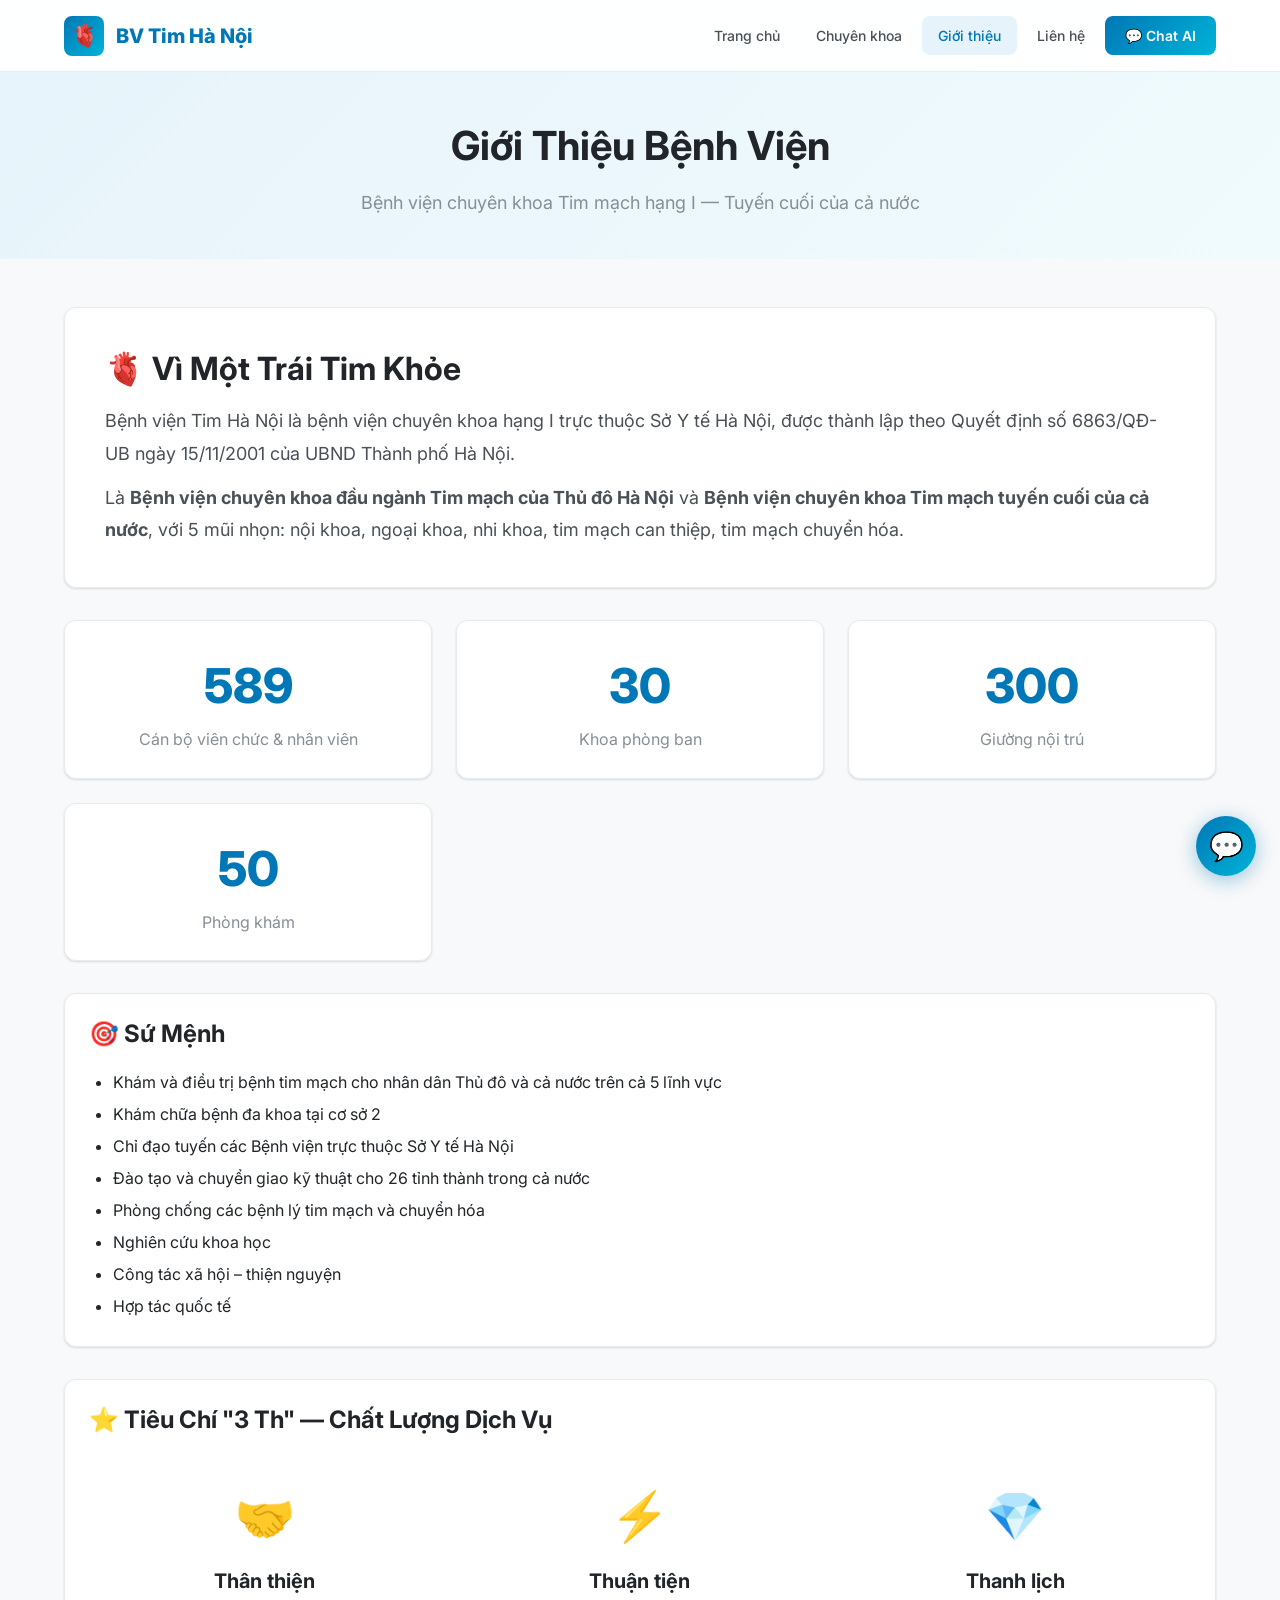
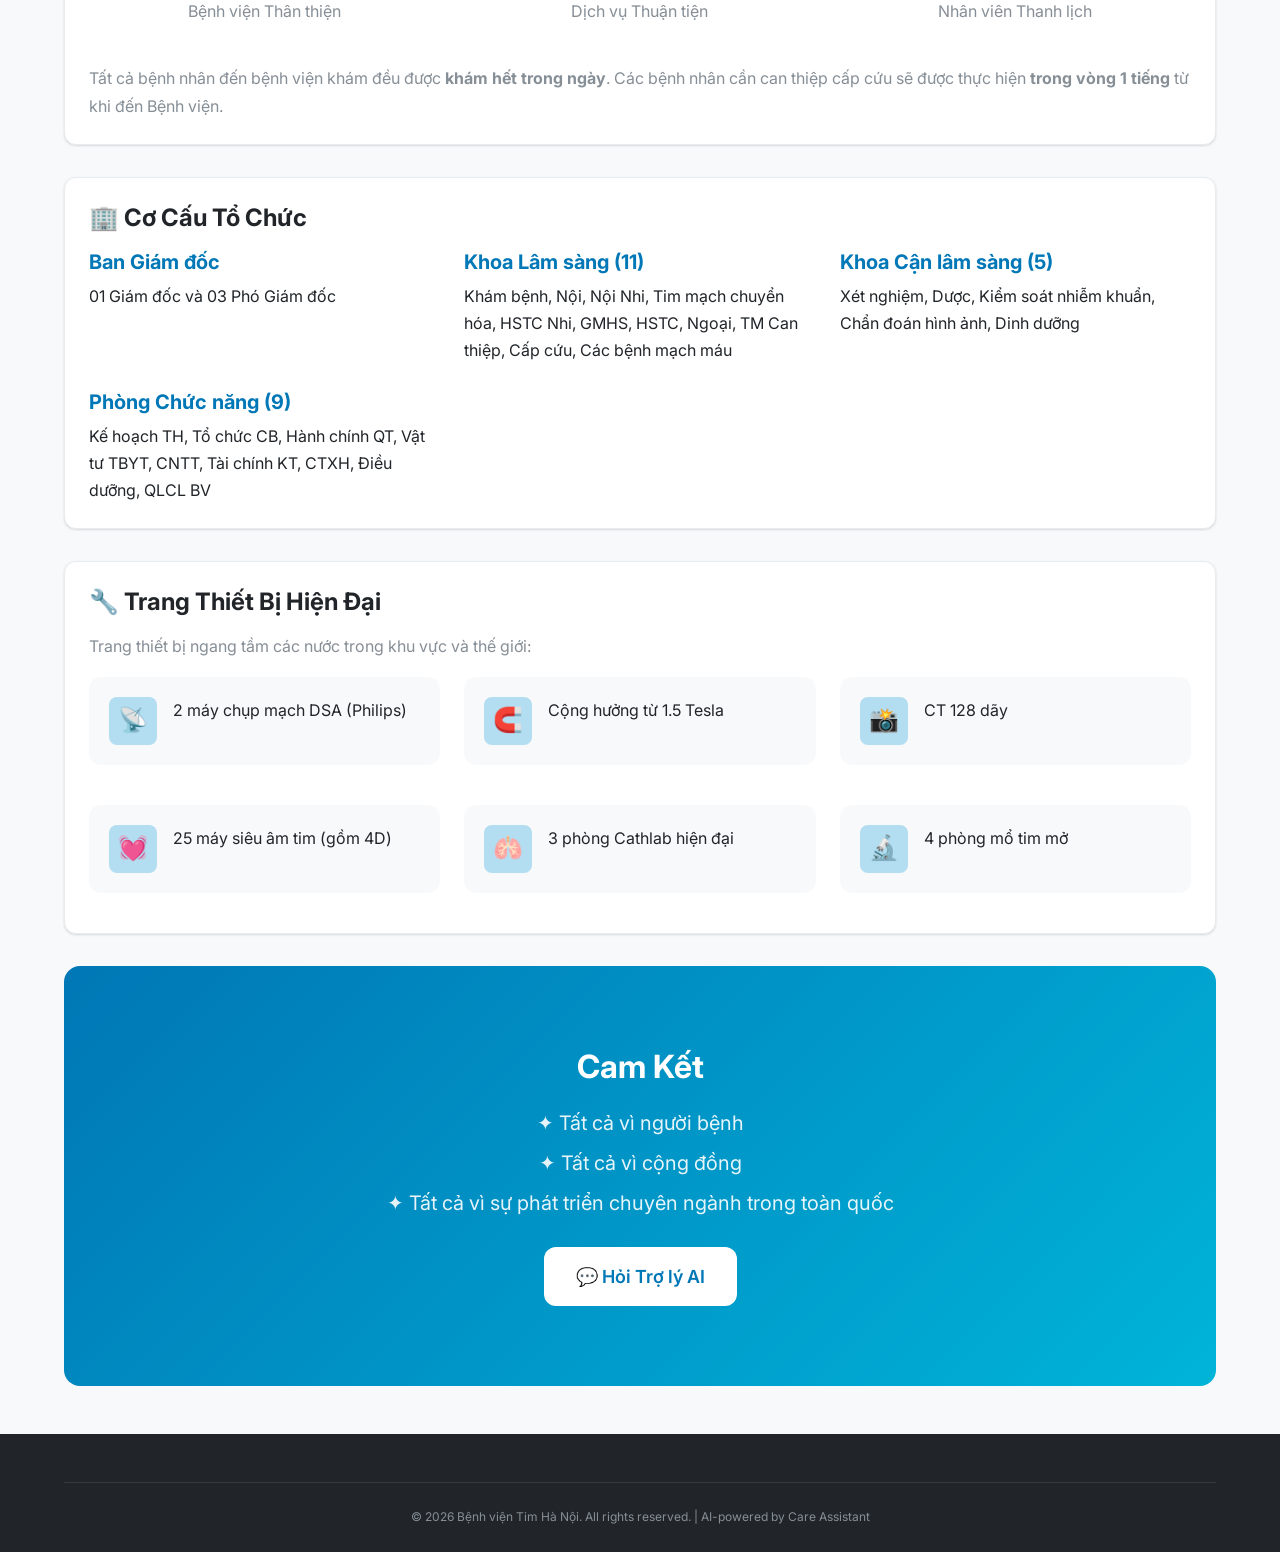
==== frontend/about.html @ 7d4f8d58 "Cau Truc Co Ban" ====
<!DOCTYPE html>
<html lang="vi">
<head>
  <meta charset="UTF-8">
  <meta name="viewport" content="width=device-width, initial-scale=1.0">
  <meta name="description" content="Giới thiệu Bệnh viện Tim Hà Nội — Bệnh viện chuyên khoa tim mạch hạng I, tuyến cuối. Sứ mệnh Vì Một Trái Tim Khỏe.">
  <title>Giới thiệu — Bệnh viện Tim Hà Nội</title>
  <link rel="stylesheet" href="css/hospital-design.css">
  <link rel="icon" href="data:image/svg+xml,<svg xmlns='http://www.w3.org/2000/svg' viewBox='0 0 100 100'><text y='.9em' font-size='90'>🏥</text></svg>">
</head>
<body>

  <!-- Header -->
  <header class="header" id="header">
    <div class="container">
      <a href="index.html" class="logo">
        <div class="logo-icon">🫀</div>
        <span>BV Tim Hà Nội</span>
      </a>
      <nav class="nav" id="nav">
        <a href="index.html">Trang chủ</a>
        <a href="departments.html">Chuyên khoa</a>
        <a href="about.html" class="active">Giới thiệu</a>
        <a href="contact.html">Liên hệ</a>
        <a href="ai-chat.html" class="nav-cta">💬 Chat AI</a>
      </nav>
      <button class="mobile-menu-btn" aria-label="Menu">☰</button>
    </div>
  </header>

  <!-- Page Header -->
  <section class="page-header">
    <div class="container">
      <h1>Giới Thiệu Bệnh Viện</h1>
      <p>Bệnh viện chuyên khoa Tim mạch hạng I — Tuyến cuối của cả nước</p>
    </div>
  </section>

  <!-- About Content -->
  <section class="page-content">
    <div class="container">

      <!-- Overview -->
      <div class="card" style="margin-bottom: 32px; padding: 40px;">
        <h2 style="margin-bottom: 16px;">🫀 Vì Một Trái Tim Khỏe</h2>
        <p style="font-size: 18px; line-height: 1.8; color: var(--gray-700);">
          Bệnh viện Tim Hà Nội là bệnh viện chuyên khoa hạng I trực thuộc Sở Y tế Hà Nội, 
          được thành lập theo Quyết định số 6863/QĐ-UB ngày 15/11/2001 của UBND Thành phố Hà Nội.
        </p>
        <p style="font-size: 18px; line-height: 1.8; color: var(--gray-700); margin-top: 12px;">
          Là <strong>Bệnh viện chuyên khoa đầu ngành Tim mạch của Thủ đô Hà Nội</strong> và 
          <strong>Bệnh viện chuyên khoa Tim mạch tuyến cuối của cả nước</strong>, với 5 mũi nhọn: 
          nội khoa, ngoại khoa, nhi khoa, tim mạch can thiệp, tim mạch chuyển hóa.
        </p>
      </div>

      <!-- Stats -->
      <div class="card-grid" style="margin-bottom: 32px;">
        <div class="card" style="text-align: center;">
          <div style="font-size: 48px; font-weight: 800; color: var(--primary-500);">589</div>
          <div style="font-size: 16px; color: var(--gray-600);">Cán bộ viên chức & nhân viên</div>
        </div>
        <div class="card" style="text-align: center;">
          <div style="font-size: 48px; font-weight: 800; color: var(--primary-500);">30</div>
          <div style="font-size: 16px; color: var(--gray-600);">Khoa phòng ban</div>
        </div>
        <div class="card" style="text-align: center;">
          <div style="font-size: 48px; font-weight: 800; color: var(--primary-500);">300</div>
          <div style="font-size: 16px; color: var(--gray-600);">Giường nội trú</div>
        </div>
        <div class="card" style="text-align: center;">
          <div style="font-size: 48px; font-weight: 800; color: var(--primary-500);">50</div>
          <div style="font-size: 16px; color: var(--gray-600);">Phòng khám</div>
        </div>
      </div>

      <!-- Mission -->
      <div class="card" style="margin-bottom: 32px;">
        <h3 style="margin-bottom: 16px;">🎯 Sứ Mệnh</h3>
        <ul style="padding-left: 24px; line-height: 2;">
          <li>Khám và điều trị bệnh tim mạch cho nhân dân Thủ đô và cả nước trên cả 5 lĩnh vực</li>
          <li>Khám chữa bệnh đa khoa tại cơ sở 2</li>
          <li>Chỉ đạo tuyến các Bệnh viện trực thuộc Sở Y tế Hà Nội</li>
          <li>Đào tạo và chuyển giao kỹ thuật cho 26 tỉnh thành trong cả nước</li>
          <li>Phòng chống các bệnh lý tim mạch và chuyển hóa</li>
          <li>Nghiên cứu khoa học</li>
          <li>Công tác xã hội – thiện nguyện</li>
          <li>Hợp tác quốc tế</li>
        </ul>
      </div>

      <!-- Quality -->
      <div class="card" style="margin-bottom: 32px;">
        <h3 style="margin-bottom: 16px;">⭐ Tiêu Chí "3 Th" — Chất Lượng Dịch Vụ</h3>
        <div class="card-grid" style="margin-top: 16px;">
          <div style="text-align: center; padding: 24px;">
            <div style="font-size: 48px; margin-bottom: 8px;">🤝</div>
            <div style="font-weight: 700; font-size: 20px;">Thân thiện</div>
            <p class="text-muted">Bệnh viện Thân thiện</p>
          </div>
          <div style="text-align: center; padding: 24px;">
            <div style="font-size: 48px; margin-bottom: 8px;">⚡</div>
            <div style="font-weight: 700; font-size: 20px;">Thuận tiện</div>
            <p class="text-muted">Dịch vụ Thuận tiện</p>
          </div>
          <div style="text-align: center; padding: 24px;">
            <div style="font-size: 48px; margin-bottom: 8px;">💎</div>
            <div style="font-weight: 700; font-size: 20px;">Thanh lịch</div>
            <p class="text-muted">Nhân viên Thanh lịch</p>
          </div>
        </div>
        <p style="margin-top: 16px; color: var(--gray-600);">
          Tất cả bệnh nhân đến bệnh viện khám đều được <strong>khám hết trong ngày</strong>. 
          Các bệnh nhân cần can thiệp cấp cứu sẽ được thực hiện <strong>trong vòng 1 tiếng</strong> từ khi đến Bệnh viện.
        </p>
      </div>

      <!-- Organization -->
      <div class="card" style="margin-bottom: 32px;">
        <h3 style="margin-bottom: 16px;">🏢 Cơ Cấu Tổ Chức</h3>
        <div class="card-grid">
          <div>
            <h4 style="margin-bottom: 8px; color: var(--primary-500);">Ban Giám đốc</h4>
            <p>01 Giám đốc và 03 Phó Giám đốc</p>
          </div>
          <div>
            <h4 style="margin-bottom: 8px; color: var(--primary-500);">Khoa Lâm sàng (11)</h4>
            <p>Khám bệnh, Nội, Nội Nhi, Tim mạch chuyển hóa, HSTC Nhi, GMHS, HSTC, Ngoại, TM Can thiệp, Cấp cứu, Các bệnh mạch máu</p>
          </div>
          <div>
            <h4 style="margin-bottom: 8px; color: var(--primary-500);">Khoa Cận lâm sàng (5)</h4>
            <p>Xét nghiệm, Dược, Kiểm soát nhiễm khuẩn, Chẩn đoán hình ảnh, Dinh dưỡng</p>
          </div>
          <div>
            <h4 style="margin-bottom: 8px; color: var(--primary-500);">Phòng Chức năng (9)</h4>
            <p>Kế hoạch TH, Tổ chức CB, Hành chính QT, Vật tư TBYT, CNTT, Tài chính KT, CTXH, Điều dưỡng, QLCL BV</p>
          </div>
        </div>
      </div>

      <!-- Equipment -->
      <div class="card" style="margin-bottom: 32px;">
        <h3 style="margin-bottom: 16px;">🔧 Trang Thiết Bị Hiện Đại</h3>
        <p style="color: var(--gray-600); margin-bottom: 16px;">
          Trang thiết bị ngang tầm các nước trong khu vực và thế giới:
        </p>
        <div class="card-grid">
          <div class="contact-item">
            <div class="contact-icon">📡</div>
            <div>2 máy chụp mạch DSA (Philips)</div>
          </div>
          <div class="contact-item">
            <div class="contact-icon">🧲</div>
            <div>Cộng hưởng từ 1.5 Tesla</div>
          </div>
          <div class="contact-item">
            <div class="contact-icon">📸</div>
            <div>CT 128 dãy</div>
          </div>
          <div class="contact-item">
            <div class="contact-icon">💓</div>
            <div>25 máy siêu âm tim (gồm 4D)</div>
          </div>
          <div class="contact-item">
            <div class="contact-icon">🫁</div>
            <div>3 phòng Cathlab hiện đại</div>
          </div>
          <div class="contact-item">
            <div class="contact-icon">🔬</div>
            <div>4 phòng mổ tim mở</div>
          </div>
        </div>
      </div>

      <!-- Commitment -->
      <div class="info-banner" style="border-radius: 16px; margin-top: 32px;">
        <div style="padding: 40px; text-align: center;">
          <h2 style="color: #fff; margin-bottom: 16px;">Cam Kết</h2>
          <p style="font-size: 20px; line-height: 2;">
            ✦ Tất cả vì người bệnh<br>
            ✦ Tất cả vì cộng đồng<br>
            ✦ Tất cả vì sự phát triển chuyên ngành trong toàn quốc
          </p>
          <div style="margin-top: 24px;">
            <a href="ai-chat.html" class="btn btn-lg" style="background: #fff; color: var(--primary-500);">
              💬 Hỏi Trợ lý AI
            </a>
          </div>
        </div>
      </div>

    </div>
  </section>

  <!-- Footer -->
  <footer class="footer">
    <div class="container">
      <div class="footer-bottom">
        © 2026 Bệnh viện Tim Hà Nội. All rights reserved. | AI-powered by Care Assistant
      </div>
    </div>
  </footer>

  <script src="js/app.js"></script>
  <script src="js/chat.js"></script>
</body>
</html>
---- frontend/css/hospital-design.css ----
/*
 * ================================================================
 * 🏥 Hospital Design System — Bệnh viện Tim Hà Nội
 * ================================================================
 * Professional medical design: clean, trustworthy, accessible
 * Mobile-first responsive • WCAG 2.1 AA contrast
 * ================================================================
 */

/* ========================
   Google Fonts
   ======================== */
@import url('https://fonts.googleapis.com/css2?family=Inter:wght@300;400;500;600;700;800&display=swap');

/* ========================
   CSS Custom Properties
   ======================== */
:root {
  /* Primary Palette — Medical Blue */
  --primary-50:  #e6f3fa;
  --primary-100: #b3ddf0;
  --primary-200: #80c7e6;
  --primary-300: #4db1dc;
  --primary-400: #1a9bd2;
  --primary-500: #0077B6;  /* Main primary */
  --primary-600: #006092;
  --primary-700: #00496e;
  --primary-800: #00324a;
  --primary-900: #001b26;

  /* Secondary — Teal */
  --secondary-50:  #e6f8fc;
  --secondary-100: #b3ebf5;
  --secondary-200: #80deee;
  --secondary-300: #4dd1e7;
  --secondary-400: #1ac4e0;
  --secondary-500: #00B4D8;
  --secondary-600: #0090ad;
  --secondary-700: #006c82;
  --secondary-800: #004857;
  --secondary-900: #00242c;

  /* Accent — Light Teal */
  --accent-50:  #f0fbfd;
  --accent-100: #d1f3f9;
  --accent-200: #b2ebf5;
  --accent-300: #90E0EF;
  --accent-400: #6dd5e8;
  --accent-500: #48cae4;

  /* Neutrals */
  --gray-50:  #f8f9fa;
  --gray-100: #f1f3f5;
  --gray-200: #e9ecef;
  --gray-300: #dee2e6;
  --gray-400: #ced4da;
  --gray-500: #adb5bd;
  --gray-600: #868e96;
  --gray-700: #495057;
  --gray-800: #343a40;
  --gray-900: #212529;

  /* Semantic Colors */
  --success:     #2DC653;
  --success-bg:  #e8f9ee;
  --warning:     #FFC107;
  --warning-bg:  #fff8e1;
  --danger:      #E63946;
  --danger-bg:   #fdeaec;
  --info:        #0077B6;
  --info-bg:     #e6f3fa;

  /* Emergency */
  --emergency:    #E63946;
  --emergency-bg: #fdeaec;

  /* Layout */
  --max-width: 1200px;
  --header-height: 72px;
  --border-radius: 12px;
  --border-radius-sm: 8px;
  --border-radius-lg: 16px;
  --border-radius-xl: 24px;

  /* Shadows */
  --shadow-sm: 0 1px 3px rgba(0,0,0,0.08), 0 1px 2px rgba(0,0,0,0.06);
  --shadow-md: 0 4px 12px rgba(0,0,0,0.1), 0 2px 4px rgba(0,0,0,0.06);
  --shadow-lg: 0 12px 40px rgba(0,0,0,0.12), 0 4px 12px rgba(0,0,0,0.08);
  --shadow-xl: 0 24px 60px rgba(0,0,0,0.16);

  /* Typography */
  --font-family: 'Inter', -apple-system, BlinkMacSystemFont, 'Segoe UI', sans-serif;
  --font-size-xs: 0.75rem;
  --font-size-sm: 0.875rem;
  --font-size-md: 1rem;
  --font-size-lg: 1.125rem;
  --font-size-xl: 1.25rem;
  --font-size-2xl: 1.5rem;
  --font-size-3xl: 2rem;
  --font-size-4xl: 2.5rem;
  --font-size-5xl: 3.5rem;

  /* Spacing */
  --space-1: 0.25rem;
  --space-2: 0.5rem;
  --space-3: 0.75rem;
  --space-4: 1rem;
  --space-5: 1.25rem;
  --space-6: 1.5rem;
  --space-8: 2rem;
  --space-10: 2.5rem;
  --space-12: 3rem;
  --space-16: 4rem;
  --space-20: 5rem;

  /* Transitions */
  --transition-fast: 150ms ease;
  --transition-base: 250ms ease;
  --transition-slow: 400ms ease;
}

/* ========================
   Reset & Base
   ======================== */
*, *::before, *::after {
  box-sizing: border-box;
  margin: 0;
  padding: 0;
}

html {
  font-size: 16px;
  scroll-behavior: smooth;
  -webkit-text-size-adjust: 100%;
}

body {
  font-family: var(--font-family);
  font-size: var(--font-size-md);
  line-height: 1.7;
  color: var(--gray-900);
  background: var(--gray-50);
  -webkit-font-smoothing: antialiased;
  -moz-osx-font-smoothing: grayscale;
  overflow-x: hidden;
}

a {
  color: var(--primary-500);
  text-decoration: none;
  transition: color var(--transition-fast);
}

a:hover {
  color: var(--primary-700);
}

img {
  max-width: 100%;
  height: auto;
  display: block;
}

/* ========================
   Typography
   ======================== */
h1, h2, h3, h4, h5, h6 {
  font-weight: 700;
  line-height: 1.3;
  color: var(--gray-900);
}

h1 { font-size: var(--font-size-4xl); }
h2 { font-size: var(--font-size-3xl); }
h3 { font-size: var(--font-size-2xl); }
h4 { font-size: var(--font-size-xl); }

.text-primary { color: var(--primary-500); }
.text-secondary { color: var(--secondary-500); }
.text-muted { color: var(--gray-600); }
.text-center { text-align: center; }
.text-sm { font-size: var(--font-size-sm); }

/* ========================
   Layout
   ======================== */
.container {
  width: 100%;
  max-width: var(--max-width);
  margin: 0 auto;
  padding: 0 var(--space-6);
}

.section {
  padding: var(--space-16) 0;
}

.section-title {
  text-align: center;
  margin-bottom: var(--space-12);
}

.section-title h2 {
  margin-bottom: var(--space-4);
  background: linear-gradient(135deg, var(--primary-500), var(--secondary-500));
  -webkit-background-clip: text;
  -webkit-text-fill-color: transparent;
  background-clip: text;
}

.section-title p {
  color: var(--gray-600);
  font-size: var(--font-size-lg);
  max-width: 600px;
  margin: 0 auto;
}

/* ========================
   Header / Navigation
   ======================== */
.header {
  position: fixed;
  top: 0;
  left: 0;
  right: 0;
  z-index: 1000;
  background: rgba(255, 255, 255, 0.95);
  backdrop-filter: blur(20px);
  -webkit-backdrop-filter: blur(20px);
  border-bottom: 1px solid var(--gray-200);
  height: var(--header-height);
  transition: box-shadow var(--transition-base);
}

.header.scrolled {
  box-shadow: var(--shadow-md);
}

.header .container {
  display: flex;
  align-items: center;
  justify-content: space-between;
  height: 100%;
}

.logo {
  display: flex;
  align-items: center;
  gap: var(--space-3);
  font-weight: 800;
  font-size: var(--font-size-xl);
  color: var(--primary-500);
}

.logo-icon {
  width: 40px;
  height: 40px;
  background: linear-gradient(135deg, var(--primary-500), var(--secondary-500));
  border-radius: var(--border-radius-sm);
  display: flex;
  align-items: center;
  justify-content: center;
  font-size: 22px;
  color: #fff;
}

.nav {
  display: flex;
  align-items: center;
  gap: var(--space-1);
}

.nav a {
  padding: var(--space-2) var(--space-4);
  border-radius: var(--border-radius-sm);
  color: var(--gray-700);
  font-weight: 500;
  font-size: var(--font-size-sm);
  transition: all var(--transition-fast);
}

.nav a:hover,
.nav a.active {
  background: var(--primary-50);
  color: var(--primary-500);
}

.nav-cta {
  background: linear-gradient(135deg, var(--primary-500), var(--secondary-500)) !important;
  color: #fff !important;
  padding: var(--space-2) var(--space-5) !important;
  font-weight: 600 !important;
}

.nav-cta:hover {
  opacity: 0.9;
  transform: translateY(-1px);
  box-shadow: var(--shadow-md);
}

/* Mobile menu */
.mobile-menu-btn {
  display: none;
  background: none;
  border: none;
  font-size: 24px;
  cursor: pointer;
  color: var(--gray-700);
  padding: var(--space-2);
}

/* ========================
   Buttons
   ======================== */
.btn {
  display: inline-flex;
  align-items: center;
  justify-content: center;
  gap: var(--space-2);
  padding: var(--space-3) var(--space-6);
  border: none;
  border-radius: var(--border-radius-sm);
  font-family: var(--font-family);
  font-size: var(--font-size-md);
  font-weight: 600;
  cursor: pointer;
  transition: all var(--transition-fast);
  text-decoration: none;
  line-height: 1.5;
}

.btn:active {
  transform: scale(0.98);
}

.btn-primary {
  background: linear-gradient(135deg, var(--primary-500), var(--primary-600));
  color: #fff;
  box-shadow: 0 2px 8px rgba(0, 119, 182, 0.3);
}

.btn-primary:hover {
  background: linear-gradient(135deg, var(--primary-600), var(--primary-700));
  box-shadow: 0 4px 16px rgba(0, 119, 182, 0.4);
  transform: translateY(-1px);
  color: #fff;
}

.btn-secondary {
  background: #fff;
  color: var(--primary-500);
  border: 2px solid var(--primary-500);
}

.btn-secondary:hover {
  background: var(--primary-50);
  color: var(--primary-600);
}

.btn-danger {
  background: linear-gradient(135deg, var(--danger), #c0392b);
  color: #fff;
  box-shadow: 0 2px 8px rgba(230, 57, 70, 0.3);
}

.btn-lg {
  padding: var(--space-4) var(--space-8);
  font-size: var(--font-size-lg);
  border-radius: var(--border-radius);
}

.btn-sm {
  padding: var(--space-2) var(--space-4);
  font-size: var(--font-size-sm);
}

.btn-icon {
  width: 44px;
  height: 44px;
  padding: 0;
  border-radius: 50%;
}

/* ========================
   Cards
   ======================== */
.card {
  background: #fff;
  border-radius: var(--border-radius);
  padding: var(--space-6);
  box-shadow: var(--shadow-sm);
  border: 1px solid var(--gray-200);
  transition: all var(--transition-base);
}

.card:hover {
  box-shadow: var(--shadow-md);
  transform: translateY(-2px);
  border-color: var(--primary-200);
}

.card-icon {
  width: 56px;
  height: 56px;
  background: linear-gradient(135deg, var(--primary-50), var(--accent-100));
  border-radius: var(--border-radius);
  display: flex;
  align-items: center;
  justify-content: center;
  font-size: 28px;
  margin-bottom: var(--space-4);
}

.card-title {
  font-size: var(--font-size-xl);
  font-weight: 700;
  margin-bottom: var(--space-2);
}

.card-text {
  color: var(--gray-600);
  font-size: var(--font-size-sm);
  line-height: 1.6;
}

/* Card Grid */
.card-grid {
  display: grid;
  grid-template-columns: repeat(auto-fill, minmax(300px, 1fr));
  gap: var(--space-6);
}

/* ========================
   Hero Section
   ======================== */
.hero {
  min-height: calc(100vh - var(--header-height));
  display: flex;
  align-items: center;
  padding-top: var(--header-height);
  background: linear-gradient(135deg, #f0f9ff 0%, #e0f2fe 50%, #f0fdfa 100%);
  position: relative;
  overflow: hidden;
}

.hero::before {
  content: '';
  position: absolute;
  top: -50%;
  right: -20%;
  width: 700px;
  height: 700px;
  border-radius: 50%;
  background: radial-gradient(circle, rgba(0,119,182,0.08) 0%, transparent 70%);
  animation: heroFloat 20s ease-in-out infinite;
}

.hero::after {
  content: '';
  position: absolute;
  bottom: -30%;
  left: -10%;
  width: 500px;
  height: 500px;
  border-radius: 50%;
  background: radial-gradient(circle, rgba(0,180,216,0.06) 0%, transparent 70%);
  animation: heroFloat 25s ease-in-out infinite reverse;
}

@keyframes heroFloat {
  0%, 100% { transform: translate(0, 0); }
  50% { transform: translate(30px, -30px); }
}

.hero-content {
  position: relative;
  z-index: 1;
  max-width: 650px;
}

.hero-badge {
  display: inline-flex;
  align-items: center;
  gap: var(--space-2);
  padding: var(--space-2) var(--space-4);
  background: rgba(0, 119, 182, 0.1);
  border: 1px solid rgba(0, 119, 182, 0.2);
  border-radius: 100px;
  font-size: var(--font-size-sm);
  font-weight: 600;
  color: var(--primary-600);
  margin-bottom: var(--space-6);
}

.hero h1 {
  font-size: var(--font-size-5xl);
  font-weight: 800;
  line-height: 1.15;
  margin-bottom: var(--space-6);
}

.hero h1 .gradient-text {
  background: linear-gradient(135deg, var(--primary-500), var(--secondary-500));
  -webkit-background-clip: text;
  -webkit-text-fill-color: transparent;
  background-clip: text;
}

.hero p {
  font-size: var(--font-size-lg);
  color: var(--gray-600);
  margin-bottom: var(--space-8);
  line-height: 1.8;
}

.hero-actions {
  display: flex;
  gap: var(--space-4);
  flex-wrap: wrap;
}

.hero-stats {
  display: flex;
  gap: var(--space-8);
  margin-top: var(--space-12);
  padding-top: var(--space-8);
  border-top: 1px solid var(--gray-200);
}

.hero-stat {
  text-align: center;
}

.hero-stat-number {
  font-size: var(--font-size-3xl);
  font-weight: 800;
  color: var(--primary-500);
  line-height: 1.2;
}

.hero-stat-label {
  font-size: var(--font-size-sm);
  color: var(--gray-600);
}

/* ========================
   Feature Section
   ======================== */
.features {
  background: #fff;
}

/* ========================
   Info Banner (Emergency / Contact)
   ======================== */
.info-banner {
  background: linear-gradient(135deg, var(--primary-500), var(--secondary-500));
  color: #fff;
  padding: var(--space-10) 0;
}

.info-banner h2 {
  color: #fff;
}

.info-banner p {
  color: rgba(255,255,255,0.9);
}

.info-grid {
  display: grid;
  grid-template-columns: repeat(auto-fit, minmax(250px, 1fr));
  gap: var(--space-6);
  margin-top: var(--space-8);
}

.info-item {
  display: flex;
  align-items: flex-start;
  gap: var(--space-4);
  padding: var(--space-5);
  background: rgba(255,255,255,0.12);
  border-radius: var(--border-radius);
  backdrop-filter: blur(10px);
}

.info-item-icon {
  font-size: 28px;
  flex-shrink: 0;
}

.info-item-title {
  font-weight: 700;
  font-size: var(--font-size-md);
  margin-bottom: var(--space-1);
}

.info-item-text {
  font-size: var(--font-size-sm);
  opacity: 0.9;
}

/* ========================
   Footer
   ======================== */
.footer {
  background: var(--gray-900);
  color: var(--gray-400);
  padding: var(--space-12) 0 var(--space-6);
}

.footer-grid {
  display: grid;
  grid-template-columns: 2fr 1fr 1fr 1fr;
  gap: var(--space-8);
  margin-bottom: var(--space-8);
}

.footer h4 {
  color: #fff;
  font-size: var(--font-size-md);
  margin-bottom: var(--space-4);
}

.footer p, .footer a {
  font-size: var(--font-size-sm);
  color: var(--gray-400);
  line-height: 1.8;
}

.footer a:hover {
  color: var(--accent-300);
}

.footer-brand p {
  margin-bottom: var(--space-4);
}

.footer-bottom {
  border-top: 1px solid var(--gray-800);
  padding-top: var(--space-6);
  text-align: center;
  font-size: var(--font-size-xs);
  color: var(--gray-600);
}

/* ========================
   Chat Widget — Floating
   ======================== */
.chat-widget-trigger {
  position: fixed;
  bottom: 24px;
  right: 24px;
  z-index: 9999;
  width: 60px;
  height: 60px;
  border-radius: 50%;
  background: linear-gradient(135deg, var(--primary-500), var(--secondary-500));
  color: #fff;
  border: none;
  cursor: pointer;
  font-size: 28px;
  display: flex;
  align-items: center;
  justify-content: center;
  box-shadow: 0 4px 20px rgba(0, 119, 182, 0.4);
  transition: all var(--transition-base);
  animation: chatPulse 3s ease-in-out infinite;
}

.chat-widget-trigger:hover {
  transform: scale(1.1);
  box-shadow: 0 6px 30px rgba(0, 119, 182, 0.5);
}

.chat-widget-trigger.active {
  animation: none;
  transform: rotate(0deg);
}

@keyframes chatPulse {
  0%, 100% { box-shadow: 0 4px 20px rgba(0, 119, 182, 0.4); }
  50% { box-shadow: 0 4px 30px rgba(0, 119, 182, 0.6), 0 0 0 8px rgba(0, 119, 182, 0.1); }
}

/* Chat Panel */
.chat-panel {
  position: fixed;
  bottom: 96px;
  right: 24px;
  z-index: 9998;
  width: 400px;
  max-height: 600px;
  background: #fff;
  border-radius: var(--border-radius-lg);
  box-shadow: var(--shadow-xl);
  display: flex;
  flex-direction: column;
  overflow: hidden;
  transform: scale(0.8) translateY(20px);
  opacity: 0;
  pointer-events: none;
  transition: all var(--transition-base);
  transform-origin: bottom right;
}

.chat-panel.open {
  transform: scale(1) translateY(0);
  opacity: 1;
  pointer-events: auto;
}

/* Chat Header */
.chat-header {
  padding: var(--space-4) var(--space-5);
  background: linear-gradient(135deg, var(--primary-500), var(--secondary-500));
  color: #fff;
  display: flex;
  align-items: center;
  gap: var(--space-3);
  flex-shrink: 0;
}

.chat-header-avatar {
  width: 40px;
  height: 40px;
  background: rgba(255,255,255,0.2);
  border-radius: 50%;
  display: flex;
  align-items: center;
  justify-content: center;
  font-size: 22px;
}

.chat-header-info h4 {
  color: #fff;
  font-size: var(--font-size-md);
  font-weight: 700;
}

.chat-header-info p {
  font-size: var(--font-size-xs);
  opacity: 0.85;
}

.chat-close {
  margin-left: auto;
  background: rgba(255,255,255,0.2);
  border: none;
  color: #fff;
  width: 32px;
  height: 32px;
  border-radius: 50%;
  cursor: pointer;
  font-size: 18px;
  display: flex;
  align-items: center;
  justify-content: center;
  transition: background var(--transition-fast);
}

.chat-close:hover {
  background: rgba(255,255,255,0.3);
}

/* Chat Disclaimer */
.chat-disclaimer {
  padding: var(--space-2) var(--space-4);
  background: var(--warning-bg);
  border-bottom: 1px solid rgba(255, 193, 7, 0.3);
  font-size: var(--font-size-xs);
  color: var(--gray-700);
  text-align: center;
  flex-shrink: 0;
}

/* Chat Messages */
.chat-messages {
  flex: 1;
  overflow-y: auto;
  padding: var(--space-4);
  display: flex;
  flex-direction: column;
  gap: var(--space-3);
  background: var(--gray-50);
  min-height: 300px;
}

.chat-message {
  display: flex;
  gap: var(--space-2);
  max-width: 85%;
  animation: messageSlideIn 0.3s ease;
}

@keyframes messageSlideIn {
  from { opacity: 0; transform: translateY(8px); }
  to { opacity: 1; transform: translateY(0); }
}

.chat-message.bot {
  align-self: flex-start;
}

.chat-message.user {
  align-self: flex-end;
  flex-direction: row-reverse;
}

.chat-message-avatar {
  width: 32px;
  height: 32px;
  border-radius: 50%;
  display: flex;
  align-items: center;
  justify-content: center;
  font-size: 16px;
  flex-shrink: 0;
}

.chat-message.bot .chat-message-avatar {
  background: var(--primary-100);
}

.chat-message.user .chat-message-avatar {
  background: var(--gray-200);
}

.chat-bubble {
  padding: var(--space-3) var(--space-4);
  border-radius: var(--border-radius);
  font-size: var(--font-size-sm);
  line-height: 1.6;
  word-wrap: break-word;
}

.chat-message.bot .chat-bubble {
  background: #fff;
  border: 1px solid var(--gray-200);
  border-bottom-left-radius: 4px;
}

.chat-message.user .chat-bubble {
  background: linear-gradient(135deg, var(--primary-500), var(--primary-600));
  color: #fff;
  border-bottom-right-radius: 4px;
}

/* Emergency bubble */
.chat-bubble.emergency {
  background: var(--danger-bg);
  color: #c62828;
  border-left: 4px solid var(--danger);
  animation: pulse-danger 2s infinite;
}

.chat-bubble.warning {
  background: var(--warning-bg);
  border-left: 4px solid var(--warning);
}

.chat-bubble.emergency {
  background: var(--emergency-bg) !important;
  border: 2px solid var(--danger) !important;
  color: var(--gray-900) !important;
}

.chat-bubble.emergency::before {
  content: '🚨';
  display: block;
  font-size: 24px;
  margin-bottom: var(--space-2);
}

/* Typing Indicator */
.typing-indicator {
  display: flex;
  align-items: center;
  gap: var(--space-2);
  padding: var(--space-3) var(--space-4);
  background: #fff;
  border: 1px solid var(--gray-200);
  border-radius: var(--border-radius);
  width: fit-content;
}

.typing-dot {
  width: 8px;
  height: 8px;
  background: var(--gray-400);
  border-radius: 50%;
  animation: typingBounce 1.4s ease-in-out infinite;
}

.typing-dot:nth-child(2) { animation-delay: 0.2s; }
.typing-dot:nth-child(3) { animation-delay: 0.4s; }

@keyframes typingBounce {
  0%, 60%, 100% { transform: translateY(0); background: var(--gray-400); }
  30% { transform: translateY(-6px); background: var(--primary-400); }
}

/* Quick Replies */
.quick-replies {
  display: flex;
  flex-wrap: wrap;
  gap: var(--space-2);
  padding: var(--space-3) var(--space-4);
  flex-shrink: 0;
  border-top: 1px solid var(--gray-200);
  background: #fff;
}

.quick-reply {
  padding: var(--space-2) var(--space-3);
  background: var(--primary-50);
  color: var(--primary-600);
  border: 1px solid var(--primary-200);
  border-radius: 100px;
  font-size: var(--font-size-xs);
  font-weight: 500;
  cursor: pointer;
  transition: all var(--transition-fast);
  font-family: var(--font-family);
}

.quick-reply:hover {
  background: var(--primary-100);
  border-color: var(--primary-300);
}

/* Chat Input */
.chat-input-area {
  display: flex;
  align-items: center;
  gap: var(--space-2);
  padding: var(--space-3) var(--space-4);
  border-top: 1px solid var(--gray-200);
  background: #fff;
  flex-shrink: 0;
}

.chat-input {
  flex: 1;
  border: 1px solid var(--gray-300);
  border-radius: 100px;
  padding: var(--space-3) var(--space-4);
  font-family: var(--font-family);
  font-size: var(--font-size-sm);
  outline: none;
  transition: border-color var(--transition-fast);
  resize: none;
  max-height: 80px;
}

.chat-input:focus {
  border-color: var(--primary-400);
  box-shadow: 0 0 0 3px rgba(0, 119, 182, 0.1);
}

.chat-send {
  width: 40px;
  height: 40px;
  border-radius: 50%;
  background: linear-gradient(135deg, var(--primary-500), var(--secondary-500));
  color: #fff;
  border: none;
  cursor: pointer;
  font-size: 18px;
  display: flex;
  align-items: center;
  justify-content: center;
  transition: all var(--transition-fast);
  flex-shrink: 0;
}

.chat-send:hover {
  transform: scale(1.05);
  box-shadow: 0 2px 8px rgba(0, 119, 182, 0.3);
}

.chat-send:disabled {
  opacity: 0.5;
  cursor: not-allowed;
  transform: none;
}

/* ========================
   Full Page Chat
   ======================== */
.chat-full {
  margin-top: var(--header-height);
  height: calc(100vh - var(--header-height));
  display: flex;
  flex-direction: column;
  background: var(--gray-50);
}

.chat-full .chat-header {
  border-radius: 0;
}

.chat-full .chat-messages {
  flex: 1;
  padding: var(--space-6);
}

.chat-full .chat-message {
  max-width: 70%;
}

.chat-full .chat-input-area {
  padding: var(--space-4) var(--space-6);
}

.chat-full .chat-input {
  padding: var(--space-4) var(--space-5);
  font-size: var(--font-size-md);
}

/* ========================
   Page Content
   ======================== */
.page-header {
  padding-top: calc(var(--header-height) + var(--space-12));
  padding-bottom: var(--space-10);
  background: linear-gradient(135deg, var(--primary-50), var(--accent-50));
  text-align: center;
}

.page-header h1 {
  margin-bottom: var(--space-4);
}

.page-header p {
  color: var(--gray-600);
  font-size: var(--font-size-lg);
  max-width: 600px;
  margin: 0 auto;
}

.page-content {
  padding: var(--space-12) 0;
}

/* ========================
   Department Cards
   ======================== */
.dept-card {
  text-align: center;
  padding: var(--space-8);
}

.dept-card .card-icon {
  width: 72px;
  height: 72px;
  font-size: 36px;
  margin: 0 auto var(--space-5);
}

/* ========================
   Contact Info
   ======================== */
.contact-item {
  display: flex;
  align-items: flex-start;
  gap: var(--space-4);
  padding: var(--space-5);
  border-radius: var(--border-radius);
  background: var(--gray-50);
  margin-bottom: var(--space-4);
}

.contact-icon {
  width: 48px;
  height: 48px;
  background: var(--primary-100);
  border-radius: var(--border-radius-sm);
  display: flex;
  align-items: center;
  justify-content: center;
  font-size: 24px;
  flex-shrink: 0;
}

/* ========================
   Chat Bubble Markdown Support
   ======================== */
.chat-bubble strong,
.chat-bubble b {
  font-weight: 700;
}

.chat-bubble em,
.chat-bubble i {
  font-style: italic;
  opacity: 0.85;
}

.chat-bubble ul,
.chat-bubble ol {
  padding-left: var(--space-5);
  margin: var(--space-2) 0;
}

.chat-bubble li {
  margin-bottom: var(--space-1);
}

.chat-bubble a {
  color: var(--primary-500);
  text-decoration: underline;
}

.chat-message.user .chat-bubble a {
  color: rgba(255,255,255,0.9);
}

.chat-bubble p {
  margin-bottom: var(--space-2);
}

.chat-bubble p:last-child {
  margin-bottom: 0;
}

/* ========================
   Utilities
   ======================== */
.hidden { display: none !important; }
.flex { display: flex; }
.items-center { align-items: center; }
.gap-2 { gap: var(--space-2); }
.gap-4 { gap: var(--space-4); }
.mt-4 { margin-top: var(--space-4); }
.mb-4 { margin-bottom: var(--space-4); }
.mb-8 { margin-bottom: var(--space-8); }

/* ========================
   Responsive
   ======================== */
@media (max-width: 768px) {
  .nav { display: none; }
  .mobile-menu-btn { display: block; }

  .nav.mobile-open {
    display: flex;
    flex-direction: column;
    position: absolute;
    top: var(--header-height);
    left: 0;
    right: 0;
    background: #fff;
    padding: var(--space-4);
    box-shadow: var(--shadow-lg);
    border-top: 1px solid var(--gray-200);
  }

  .hero h1 {
    font-size: var(--font-size-3xl);
  }

  .hero-stats {
    flex-wrap: wrap;
    gap: var(--space-4);
  }

  .hero-stat {
    flex: 1;
    min-width: 80px;
  }

  .card-grid {
    grid-template-columns: 1fr;
  }

  .footer-grid {
    grid-template-columns: 1fr;
    gap: var(--space-6);
  }

  /* Chat widget responsive */
  .chat-panel {
    width: calc(100vw - 16px);
    right: 8px;
    bottom: 80px;
    max-height: calc(100vh - 100px);
    border-radius: var(--border-radius);
  }

  .chat-full .chat-message {
    max-width: 90%;
  }

  .section {
    padding: var(--space-10) 0;
  }

  .container {
    padding: 0 var(--space-4);
  }

  h1 { font-size: var(--font-size-3xl); }
  h2 { font-size: var(--font-size-2xl); }
}

@media (max-width: 480px) {
  .hero h1 {
    font-size: var(--font-size-2xl);
  }

  .hero-actions {
    flex-direction: column;
  }

  .hero-actions .btn {
    width: 100%;
  }

  .quick-replies {
    overflow-x: auto;
    flex-wrap: nowrap;
  }
}
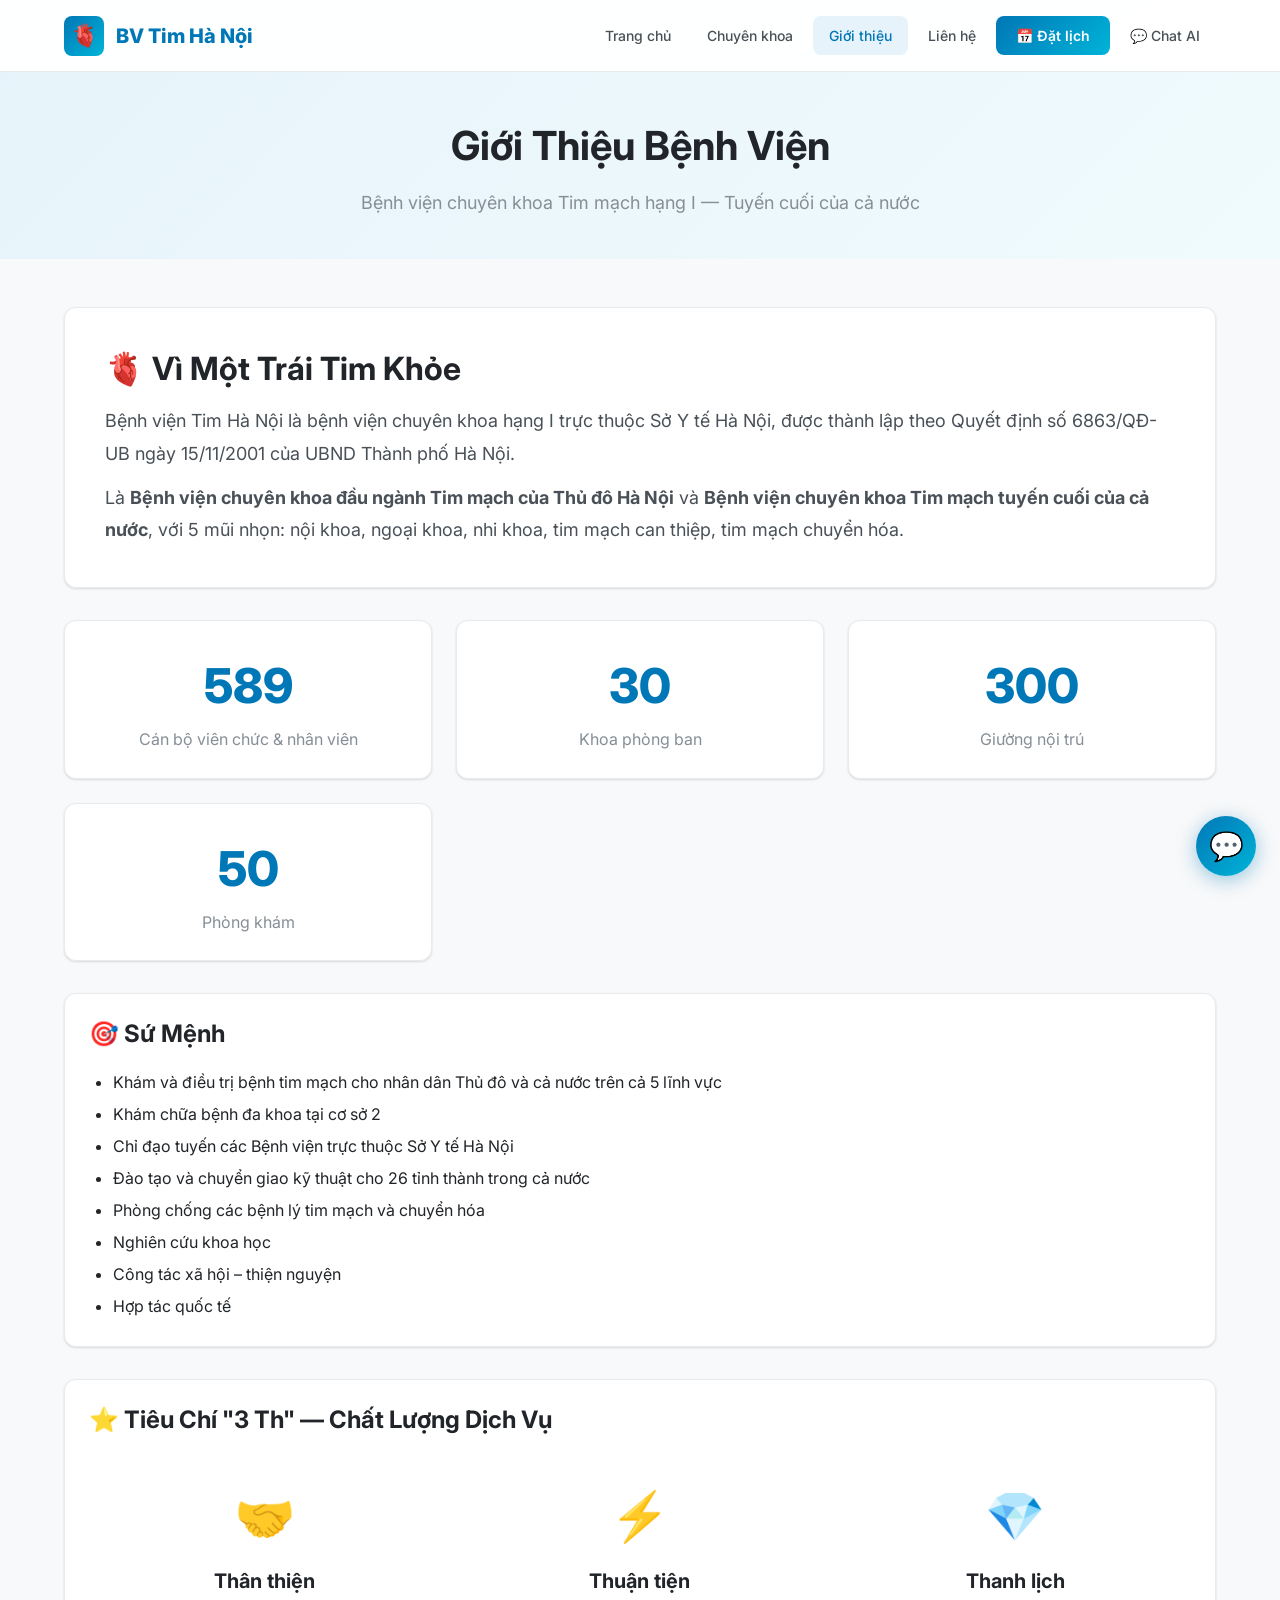
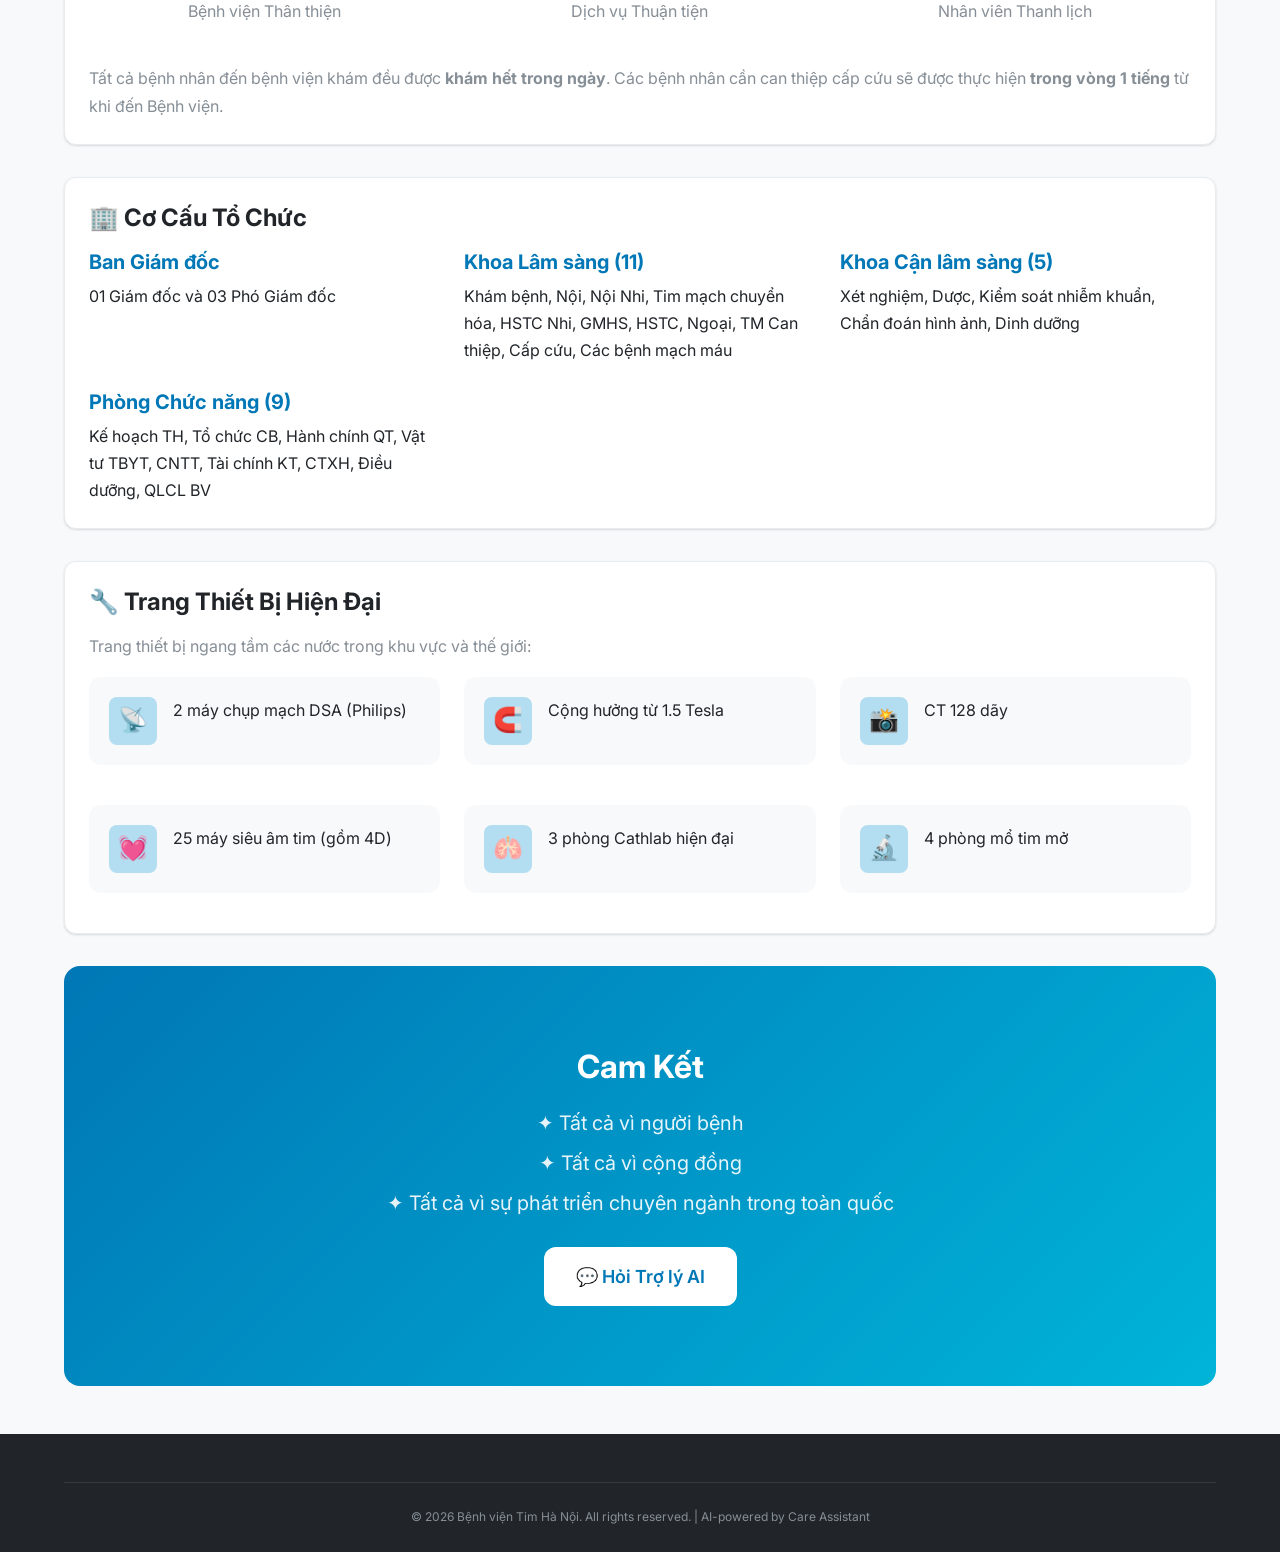
==== commit 719bb434: "V2" ====
--- a/frontend/about.html
+++ b/frontend/about.html
@@ -22,7 +22,8 @@
         <a href="departments.html">Chuyên khoa</a>
         <a href="about.html" class="active">Giới thiệu</a>
         <a href="contact.html">Liên hệ</a>
-        <a href="ai-chat.html" class="nav-cta">💬 Chat AI</a>
+        <a href="booking.html" class="nav-cta">📅 Đặt lịch</a>
+        <a href="ai-chat.html">💬 Chat AI</a>
       </nav>
       <button class="mobile-menu-btn" aria-label="Menu">☰</button>
     </div>
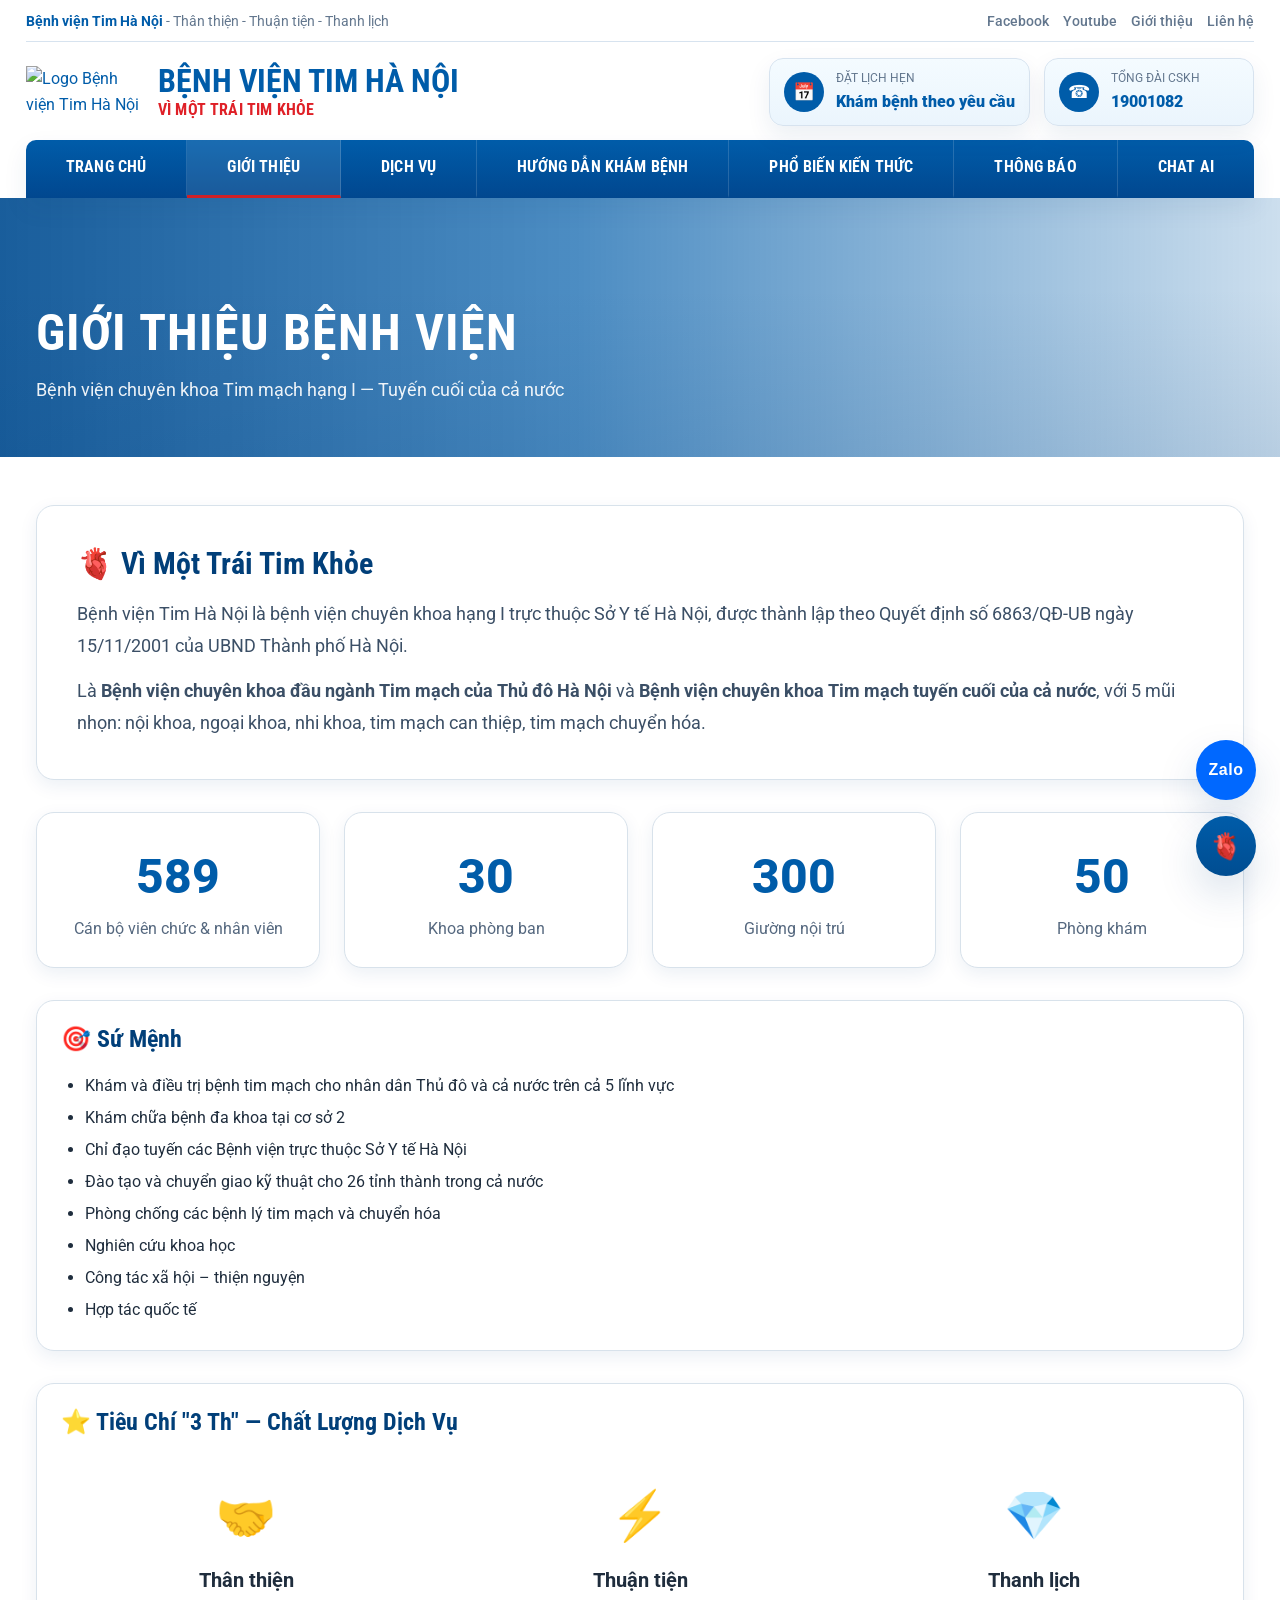
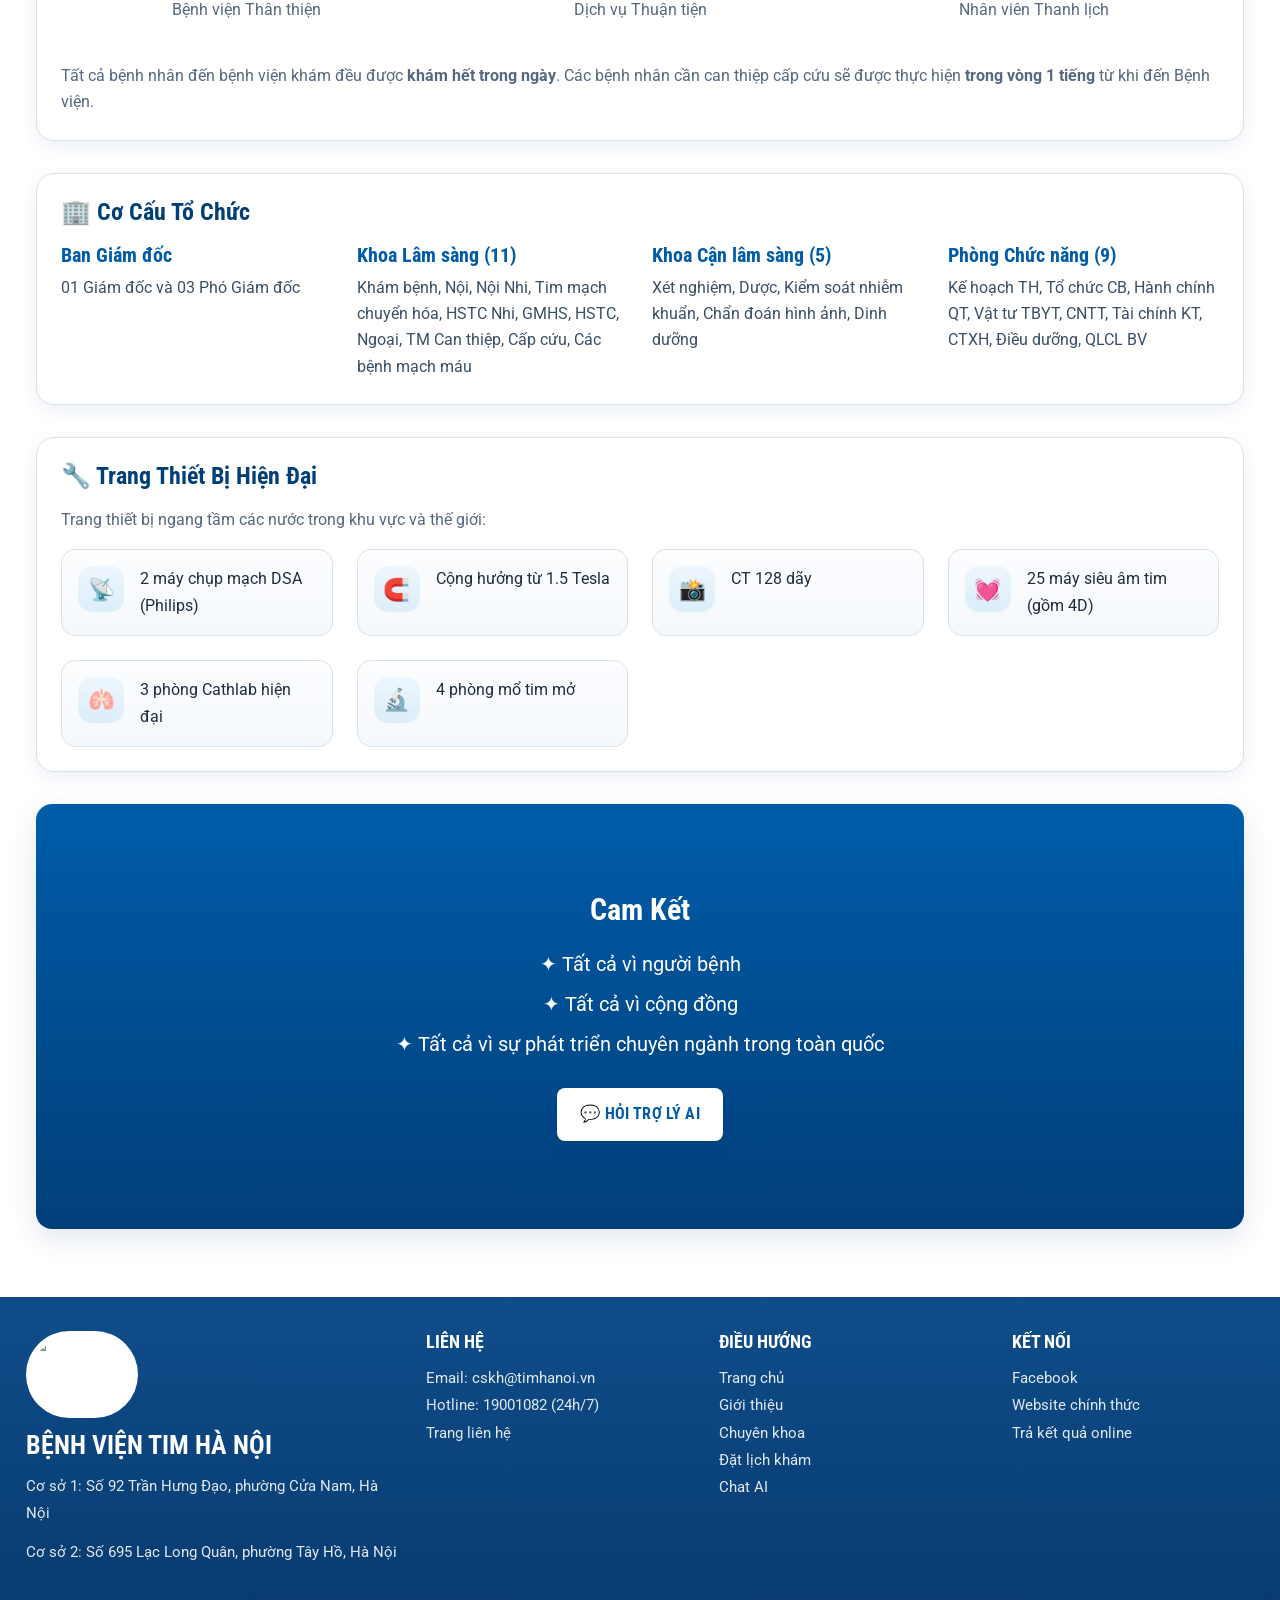
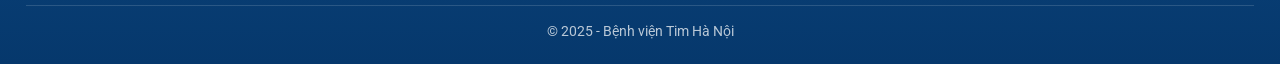
==== commit d834b2d3: "Refactor frontend UI and synchronize pages" ====
--- a/frontend/about.html
+++ b/frontend/about.html
@@ -8,24 +8,109 @@
   <link rel="stylesheet" href="css/hospital-design.css">
   <link rel="icon" href="data:image/svg+xml,<svg xmlns='http://www.w3.org/2000/svg' viewBox='0 0 100 100'><text y='.9em' font-size='90'>🏥</text></svg>">
 </head>
-<body>
+<body class="homepage-rebuild">
 
   <!-- Header -->
   <header class="header" id="header">
     <div class="container">
-      <a href="index.html" class="logo">
-        <div class="logo-icon">🫀</div>
-        <span>BV Tim Hà Nội</span>
-      </a>
-      <nav class="nav" id="nav">
-        <a href="index.html">Trang chủ</a>
-        <a href="departments.html">Chuyên khoa</a>
-        <a href="about.html" class="active">Giới thiệu</a>
-        <a href="contact.html">Liên hệ</a>
-        <a href="booking.html" class="nav-cta">📅 Đặt lịch</a>
-        <a href="ai-chat.html">💬 Chat AI</a>
-      </nav>
-      <button class="mobile-menu-btn" aria-label="Menu">☰</button>
+      <div class="top-utility" aria-label="Thông tin tiện ích">
+        <div><strong>Bệnh viện Tim Hà Nội</strong> - Thân thiện - Thuận tiện - Thanh lịch</div>
+        <div class="utility-right">
+          <a href="https://www.facebook.com/Benhvientimhanoi/" target="_blank" rel="noopener noreferrer">Facebook</a>
+          <a href="https://www.youtube.com/" target="_blank" rel="noopener noreferrer">Youtube</a>
+          <a href="about.html" class="active">Giới thiệu</a>
+          <a href="contact.html">Liên hệ</a>
+        </div>
+      </div>
+
+      <div class="brand-row">
+        <a href="index.html" class="logo" aria-label="Bệnh viện Tim Hà Nội - Trang chủ">
+          <img src="https://benhvientimhanoi.vn/assets/img/bvtim_logo.png" alt="Logo Bệnh viện Tim Hà Nội">
+          <div class="logo-copy">
+            <strong>Bệnh viện Tim Hà Nội</strong>
+            <span>Vì một trái tim khỏe</span>
+          </div>
+        </a>
+
+        <div class="contact-strip" aria-label="Thông tin liên hệ nhanh">
+          <div class="contact-chip">
+            <span class="contact-chip-icon" aria-hidden="true">📅</span>
+            <div>
+              <small>Đặt lịch hẹn</small>
+              <a href="booking.html">Khám bệnh theo yêu cầu</a>
+            </div>
+          </div>
+          <div class="contact-chip">
+            <span class="contact-chip-icon" aria-hidden="true">☎</span>
+            <div>
+              <small>Tổng đài CSKH</small>
+              <a href="tel:19001082">19001082</a>
+            </div>
+          </div>
+        </div>
+      </div>
+
+      <button class="mobile-menu-btn" type="button" aria-label="Mở menu">☰</button>
+
+      <div class="main-nav-wrap">
+        <nav class="nav" id="nav" aria-label="Điều hướng chính">
+          <div class="nav-item">
+            <a href="index.html"  aria-current="page">Trang chủ</a>
+          </div>
+
+          <div class="nav-item">
+            <a href="about.html" class="active">Giới thiệu</a>
+            <ul class="dropdown">
+              <li><a href="about.html" class="active">Giới thiệu chung</a></li>
+              <li><a href="about.html" class="active">Ban lãnh đạo</a></li>
+              <li><a href="about.html" class="active">Cơ cấu tổ chức</a></li>
+              <li><a href="about.html" class="active">Quá trình phát triển</a></li>
+            </ul>
+          </div>
+
+          <div class="nav-item">
+            <a href="departments.html">Dịch vụ</a>
+            <ul class="dropdown">
+              <li><a href="departments.html">Khoa khám bệnh tự nguyện</a></li>
+              <li><a href="departments.html">Chăm sóc mạch vành</a></li>
+              <li><a href="departments.html">Khám sức khỏe cá nhân - tổ chức</a></li>
+              <li><a href="ai-chat.html">Chăm sóc tại nhà</a></li>
+            </ul>
+          </div>
+
+          <div class="nav-item">
+            <a href="booking.html">Hướng dẫn khám bệnh</a>
+            <ul class="dropdown">
+              <li><a href="booking.html">Quy trình khám chữa bệnh</a></li>
+              <li><a href="ai-chat.html">Bảng giá dịch vụ</a></li>
+              <li><a href="booking.html">Hướng dẫn liên hệ đặt lịch khám</a></li>
+              <li><a href="departments.html">Lịch làm việc của bác sỹ</a></li>
+            </ul>
+          </div>
+
+          <div class="nav-item">
+            <a href="ai-chat.html">Phổ biến kiến thức</a>
+            <ul class="dropdown">
+              <li><a href="ai-chat.html">Thông tin y học</a></li>
+              <li><a href="ai-chat.html">Hiểu về tim mạch</a></li>
+              <li><a href="ai-chat.html">Dành cho người bệnh</a></li>
+              <li><a href="ai-chat.html">Kiến thức chuyên môn</a></li>
+            </ul>
+          </div>
+
+          <div class="nav-item">
+            <a href="contact.html">Thông báo</a>
+            <ul class="dropdown">
+              <li><a href="contact.html">Liên hệ chung</a></li>
+              <li><a href="https://benhvientimhanoi.vn/" target="_blank" rel="noopener noreferrer">Website chính thức</a></li>
+            </ul>
+          </div>
+
+          <div class="nav-item">
+            <a href="ai-chat.html">Chat AI</a>
+          </div>
+        </nav>
+      </div>
     </div>
   </header>
 
@@ -195,12 +280,44 @@
 
   <!-- Footer -->
   <footer class="footer">
-    <div class="container">
-      <div class="footer-bottom">
-        © 2026 Bệnh viện Tim Hà Nội. All rights reserved. | AI-powered by Care Assistant
-      </div>
-    </div>
-  </footer>
+      <div class="container">
+        <div class="footer-top">
+          <div class="footer-brand">
+            <img src="https://benhvientimhanoi.vn/assets/img/bvtim_logo.png" alt="Logo Bệnh viện Tim Hà Nội">
+            <h4>Bệnh viện Tim Hà Nội</h4>
+            <p>Cơ sở 1: Số 92 Trần Hưng Đạo, phường Cửa Nam, Hà Nội</p>
+            <p>Cơ sở 2: Số 695 Lạc Long Quân, phường Tây Hồ, Hà Nội</p>
+          </div>
+
+          <div class="footer-column">
+            <h4>Liên hệ</h4>
+            <p>Email: <a href="mailto:cskh@timhanoi.vn">cskh@timhanoi.vn</a></p>
+            <p>Hotline: <a href="tel:19001082">19001082 (24h/7)</a></p>
+            <p><a href="contact.html">Trang liên hệ</a></p>
+          </div>
+
+          <div class="footer-column">
+            <h4>Điều hướng</h4>
+            <p><a href="index.html">Trang chủ</a></p>
+            <p><a href="about.html">Giới thiệu</a></p>
+            <p><a href="departments.html">Chuyên khoa</a></p>
+            <p><a href="booking.html">Đặt lịch khám</a></p>
+            <p><a href="ai-chat.html">Chat AI</a></p>
+          </div>
+
+          <div class="footer-column">
+            <h4>Kết nối</h4>
+            <p><a href="https://www.facebook.com/Benhvientimhanoi/" target="_blank" rel="noopener noreferrer">Facebook</a></p>
+            <p><a href="https://benhvientimhanoi.vn/" target="_blank" rel="noopener noreferrer">Website chính thức</a></p>
+            <p><a href="https://traketqua.benhvientimhanoi.vn/" target="_blank" rel="noopener noreferrer">Trả kết quả online</a></p>
+          </div>
+        </div>
+
+        <div class="footer-bottom">
+          © 2025 - Bệnh viện Tim Hà Nội
+        </div>
+      </div>
+    </footer>
 
   <script src="js/app.js"></script>
   <script src="js/chat.js"></script>
--- a/frontend/css/hospital-design.css
+++ b/frontend/css/hospital-design.css
@@ -1,106 +1,78 @@
 /*
- * ================================================================
- * 🏥 Hospital Design System — Bệnh viện Tim Hà Nội
- * ================================================================
- * Professional medical design: clean, trustworthy, accessible
- * Mobile-first responsive • WCAG 2.1 AA contrast
- * ================================================================
+ * Hospital Design System
+ * Rebuilt to follow the visual language of the official Hanoi Heart Hospital website.
+ * Existing class names are preserved where possible so current pages keep working.
  */
 
-/* ========================
-   Google Fonts
-   ======================== */
-@import url('https://fonts.googleapis.com/css2?family=Inter:wght@300;400;500;600;700;800&display=swap');
-
-/* ========================
-   CSS Custom Properties
-   ======================== */
+@import url('https://fonts.googleapis.com/css2?family=Roboto:wght@400;500;700;900&family=Roboto+Condensed:wght@400;700&display=swap');
+
 :root {
-  /* Primary Palette — Medical Blue */
-  --primary-50:  #e6f3fa;
-  --primary-100: #b3ddf0;
-  --primary-200: #80c7e6;
-  --primary-300: #4db1dc;
-  --primary-400: #1a9bd2;
-  --primary-500: #0077B6;  /* Main primary */
-  --primary-600: #006092;
-  --primary-700: #00496e;
-  --primary-800: #00324a;
-  --primary-900: #001b26;
-
-  /* Secondary — Teal */
-  --secondary-50:  #e6f8fc;
-  --secondary-100: #b3ebf5;
-  --secondary-200: #80deee;
-  --secondary-300: #4dd1e7;
-  --secondary-400: #1ac4e0;
-  --secondary-500: #00B4D8;
-  --secondary-600: #0090ad;
-  --secondary-700: #006c82;
-  --secondary-800: #004857;
-  --secondary-900: #00242c;
-
-  /* Accent — Light Teal */
-  --accent-50:  #f0fbfd;
-  --accent-100: #d1f3f9;
-  --accent-200: #b2ebf5;
-  --accent-300: #90E0EF;
-  --accent-400: #6dd5e8;
-  --accent-500: #48cae4;
-
-  /* Neutrals */
-  --gray-50:  #f8f9fa;
-  --gray-100: #f1f3f5;
-  --gray-200: #e9ecef;
-  --gray-300: #dee2e6;
-  --gray-400: #ced4da;
-  --gray-500: #adb5bd;
-  --gray-600: #868e96;
-  --gray-700: #495057;
-  --gray-800: #343a40;
-  --gray-900: #212529;
-
-  /* Semantic Colors */
-  --success:     #2DC653;
-  --success-bg:  #e8f9ee;
-  --warning:     #FFC107;
-  --warning-bg:  #fff8e1;
-  --danger:      #E63946;
-  --danger-bg:   #fdeaec;
-  --info:        #0077B6;
-  --info-bg:     #e6f3fa;
-
-  /* Emergency */
-  --emergency:    #E63946;
-  --emergency-bg: #fdeaec;
-
-  /* Layout */
-  --max-width: 1200px;
-  --header-height: 72px;
-  --border-radius: 12px;
-  --border-radius-sm: 8px;
-  --border-radius-lg: 16px;
-  --border-radius-xl: 24px;
-
-  /* Shadows */
-  --shadow-sm: 0 1px 3px rgba(0,0,0,0.08), 0 1px 2px rgba(0,0,0,0.06);
-  --shadow-md: 0 4px 12px rgba(0,0,0,0.1), 0 2px 4px rgba(0,0,0,0.06);
-  --shadow-lg: 0 12px 40px rgba(0,0,0,0.12), 0 4px 12px rgba(0,0,0,0.08);
-  --shadow-xl: 0 24px 60px rgba(0,0,0,0.16);
-
-  /* Typography */
-  --font-family: 'Inter', -apple-system, BlinkMacSystemFont, 'Segoe UI', sans-serif;
+  /* Official-site inspired palette */
+  --primary-50: #eef6fd;
+  --primary-100: #d9ebfa;
+  --primary-200: #b8d9f3;
+  --primary-300: #8fc0e9;
+  --primary-400: #4f9ed9;
+  --primary-500: #005ca9;
+  --primary-600: #004d91;
+  --primary-700: #013f79;
+  --primary-800: #06325f;
+  --primary-900: #082541;
+
+  --secondary-50: #eefbff;
+  --secondary-100: #d5f4fc;
+  --secondary-200: #aee8f8;
+  --secondary-300: #79d7ef;
+  --secondary-400: #47c5e8;
+  --secondary-500: #2cb7e8;
+  --secondary-600: #1496c3;
+  --secondary-700: #11759a;
+  --secondary-800: #105e7a;
+  --secondary-900: #114d64;
+
+  --accent-50: #fff7db;
+  --accent-100: #fff0b4;
+  --accent-200: #ffe678;
+  --accent-300: #ffdc45;
+  --accent-400: #ffd11f;
+  --accent-500: #f0bd00;
+
+  --gray-50: #f5f8fb;
+  --gray-100: #eaf0f5;
+  --gray-200: #d8e2eb;
+  --gray-300: #c1cfdd;
+  --gray-400: #95a7bb;
+  --gray-500: #708298;
+  --gray-600: #55687f;
+  --gray-700: #3b4f66;
+  --gray-800: #24364c;
+  --gray-900: #17273a;
+
+  --success: #1f8f54;
+  --success-bg: #e7f6ed;
+  --warning: #c88b00;
+  --warning-bg: #fff5d8;
+  --danger: #cf2027;
+  --danger-bg: #fee9ea;
+  --info: var(--primary-500);
+  --info-bg: var(--primary-50);
+
+  --emergency: var(--danger);
+  --emergency-bg: #fde6e8;
+
+  --font-family: 'Roboto', Arial, sans-serif;
+  --font-family-heading: 'Roboto Condensed', 'Roboto', Arial, sans-serif;
+
   --font-size-xs: 0.75rem;
   --font-size-sm: 0.875rem;
   --font-size-md: 1rem;
   --font-size-lg: 1.125rem;
   --font-size-xl: 1.25rem;
   --font-size-2xl: 1.5rem;
-  --font-size-3xl: 2rem;
-  --font-size-4xl: 2.5rem;
-  --font-size-5xl: 3.5rem;
-
-  /* Spacing */
+  --font-size-3xl: 1.875rem;
+  --font-size-4xl: 2.25rem;
+  --font-size-5xl: 3rem;
+
   --space-1: 0.25rem;
   --space-2: 0.5rem;
   --space-3: 0.75rem;
@@ -113,15 +85,24 @@
   --space-16: 4rem;
   --space-20: 5rem;
 
-  /* Transitions */
+  --max-width: 1240px;
+  --header-height: 78px;
+  --border-radius-sm: 8px;
+  --border-radius: 14px;
+  --border-radius-lg: 18px;
+  --border-radius-xl: 24px;
+
+  --shadow-sm: 0 6px 18px rgba(0, 61, 122, 0.08);
+  --shadow-md: 0 10px 28px rgba(0, 61, 122, 0.12);
+  --shadow-lg: 0 18px 42px rgba(0, 61, 122, 0.15);
+  --shadow-xl: 0 24px 56px rgba(0, 61, 122, 0.18);
+
   --transition-fast: 150ms ease;
-  --transition-base: 250ms ease;
-  --transition-slow: 400ms ease;
-}
-
-/* ========================
-   Reset & Base
-   ======================== */
+  --transition-base: 220ms ease;
+  --transition-slow: 360ms ease;
+}
+
+/* Reset */
 *, *::before, *::after {
   box-sizing: border-box;
   margin: 0;
@@ -137,9 +118,9 @@
 body {
   font-family: var(--font-family);
   font-size: var(--font-size-md);
-  line-height: 1.7;
+  line-height: 1.65;
   color: var(--gray-900);
-  background: var(--gray-50);
+  background: linear-gradient(180deg, #ffffff 0, #f5f8fb 100%);
   -webkit-font-smoothing: antialiased;
   -moz-osx-font-smoothing: grayscale;
   overflow-x: hidden;
@@ -148,7 +129,7 @@
 a {
   color: var(--primary-500);
   text-decoration: none;
-  transition: color var(--transition-fast);
+  transition: color var(--transition-fast), background-color var(--transition-fast), border-color var(--transition-fast), box-shadow var(--transition-fast), transform var(--transition-fast);
 }
 
 a:hover {
@@ -156,18 +137,27 @@
 }
 
 img {
+  display: block;
   max-width: 100%;
   height: auto;
-  display: block;
-}
-
-/* ========================
-   Typography
-   ======================== */
+}
+
+button,
+input,
+select,
+textarea {
+  font: inherit;
+}
+
+button {
+  cursor: pointer;
+}
+
+/* Typography */
 h1, h2, h3, h4, h5, h6 {
-  font-weight: 700;
-  line-height: 1.3;
-  color: var(--gray-900);
+  font-family: var(--font-family-heading);
+  color: var(--primary-700);
+  line-height: 1.2;
 }
 
 h1 { font-size: var(--font-size-4xl); }
@@ -175,402 +165,507 @@
 h3 { font-size: var(--font-size-2xl); }
 h4 { font-size: var(--font-size-xl); }
 
+p {
+  color: var(--gray-700);
+}
+
 .text-primary { color: var(--primary-500); }
-.text-secondary { color: var(--secondary-500); }
+.text-secondary { color: var(--secondary-600); }
 .text-muted { color: var(--gray-600); }
 .text-center { text-align: center; }
 .text-sm { font-size: var(--font-size-sm); }
 
-/* ========================
-   Layout
-   ======================== */
+/* Layout */
 .container {
   width: 100%;
   max-width: var(--max-width);
   margin: 0 auto;
-  padding: 0 var(--space-6);
+  padding: 0 var(--space-4);
 }
 
 .section {
-  padding: var(--space-16) 0;
+  padding: var(--space-12) 0;
+}
+
+.page-content {
+  padding: var(--space-12) 0;
 }
 
 .section-title {
+  margin-bottom: var(--space-8);
   text-align: center;
-  margin-bottom: var(--space-12);
 }
 
 .section-title h2 {
-  margin-bottom: var(--space-4);
-  background: linear-gradient(135deg, var(--primary-500), var(--secondary-500));
-  -webkit-background-clip: text;
-  -webkit-text-fill-color: transparent;
-  background-clip: text;
+  display: inline-flex;
+  align-items: center;
+  gap: 10px;
+  margin-bottom: var(--space-3);
+  text-transform: uppercase;
+  letter-spacing: 0.01em;
+}
+
+.section-title h2::before {
+  content: '';
+  width: 5px;
+  height: 24px;
+  border-radius: 999px;
+  background: var(--danger);
 }
 
 .section-title p {
+  max-width: 720px;
+  margin: 0 auto;
+  font-size: var(--font-size-lg);
   color: var(--gray-600);
-  font-size: var(--font-size-lg);
-  max-width: 600px;
-  margin: 0 auto;
-}
-
-/* ========================
-   Header / Navigation
-   ======================== */
+}
+
+/* Header */
 .header {
-  position: fixed;
+  position: sticky;
   top: 0;
   left: 0;
   right: 0;
   z-index: 1000;
-  background: rgba(255, 255, 255, 0.95);
-  backdrop-filter: blur(20px);
-  -webkit-backdrop-filter: blur(20px);
+  background: #fff;
   border-bottom: 1px solid var(--gray-200);
-  height: var(--header-height);
-  transition: box-shadow var(--transition-base);
+  box-shadow: 0 2px 12px rgba(0, 50, 108, 0.04);
 }
 
 .header.scrolled {
-  box-shadow: var(--shadow-md);
+  box-shadow: 0 10px 24px rgba(0, 50, 108, 0.12);
 }
 
 .header .container {
+  min-height: var(--header-height);
   display: flex;
   align-items: center;
   justify-content: space-between;
-  height: 100%;
+  gap: var(--space-5);
 }
 
 .logo {
-  display: flex;
+  display: inline-flex;
   align-items: center;
   gap: var(--space-3);
-  font-weight: 800;
-  font-size: var(--font-size-xl);
+  min-width: 0;
+}
+
+.logo:hover {
   color: var(--primary-500);
 }
 
 .logo-icon {
-  width: 40px;
-  height: 40px;
-  background: linear-gradient(135deg, var(--primary-500), var(--secondary-500));
-  border-radius: var(--border-radius-sm);
-  display: flex;
+  width: 52px;
+  height: 52px;
+  border-radius: 999px;
+  border: 3px solid var(--primary-500);
+  background: #fff;
+  color: var(--danger);
+  display: inline-flex;
   align-items: center;
   justify-content: center;
-  font-size: 22px;
-  color: #fff;
-}
-
+  box-shadow: var(--shadow-sm);
+  font-size: 1.45rem;
+  flex-shrink: 0;
+}
+
+.logo span {
+  display: block;
+  color: var(--primary-500);
+  font-family: var(--font-family-heading);
+  font-size: 1.35rem;
+  font-weight: 700;
+  line-height: 1.15;
+  text-transform: uppercase;
+}
+
+/* Nav */
 .nav {
   display: flex;
+  align-items: stretch;
+  justify-content: flex-end;
+  gap: 0;
+  flex: 1;
+}
+
+.nav a {
+  display: inline-flex;
   align-items: center;
-  gap: var(--space-1);
-}
-
-.nav a {
-  padding: var(--space-2) var(--space-4);
-  border-radius: var(--border-radius-sm);
-  color: var(--gray-700);
-  font-weight: 500;
-  font-size: var(--font-size-sm);
-  transition: all var(--transition-fast);
+  justify-content: center;
+  min-height: 48px;
+  padding: 0 16px;
+  color: var(--primary-600);
+  font-family: var(--font-family-heading);
+  font-size: 0.98rem;
+  font-weight: 700;
+  text-transform: uppercase;
+  letter-spacing: 0.01em;
+  border-bottom: 3px solid transparent;
 }
 
 .nav a:hover,
 .nav a.active {
+  color: var(--primary-700);
   background: var(--primary-50);
-  color: var(--primary-500);
+  border-bottom-color: var(--danger);
 }
 
 .nav-cta {
-  background: linear-gradient(135deg, var(--primary-500), var(--secondary-500)) !important;
+  margin-left: var(--space-2);
+  border: 1px solid var(--primary-500);
+  border-bottom-width: 1px !important;
+  border-radius: var(--border-radius-sm);
+  background: linear-gradient(180deg, var(--primary-500), var(--primary-600)) !important;
   color: #fff !important;
-  padding: var(--space-2) var(--space-5) !important;
-  font-weight: 600 !important;
-}
-
-.nav-cta:hover {
-  opacity: 0.9;
+  box-shadow: var(--shadow-sm);
+}
+
+.nav-cta:hover,
+.nav-cta.active {
+  background: linear-gradient(180deg, var(--primary-600), var(--primary-700)) !important;
+  color: #fff !important;
+  border-color: var(--primary-700);
   transform: translateY(-1px);
-  box-shadow: var(--shadow-md);
-}
-
-/* Mobile menu */
+}
+
 .mobile-menu-btn {
   display: none;
-  background: none;
-  border: none;
-  font-size: 24px;
-  cursor: pointer;
-  color: var(--gray-700);
-  padding: var(--space-2);
-}
-
-/* ========================
-   Buttons
-   ======================== */
+  width: 44px;
+  height: 44px;
+  border: 1px solid var(--gray-300);
+  border-radius: 10px;
+  background: #fff;
+  color: var(--primary-600);
+  font-size: 1.3rem;
+  box-shadow: var(--shadow-sm);
+}
+
+.mobile-menu-btn:hover {
+  background: var(--primary-50);
+}
+
+/* Buttons */
 .btn {
   display: inline-flex;
   align-items: center;
   justify-content: center;
   gap: var(--space-2);
-  padding: var(--space-3) var(--space-6);
-  border: none;
+  min-height: 42px;
+  padding: 10px 18px;
+  border: 1px solid transparent;
   border-radius: var(--border-radius-sm);
-  font-family: var(--font-family);
-  font-size: var(--font-size-md);
-  font-weight: 600;
+  font-family: var(--font-family-heading);
+  font-size: 0.98rem;
+  font-weight: 700;
+  text-transform: uppercase;
+  letter-spacing: 0.01em;
   cursor: pointer;
-  transition: all var(--transition-fast);
-  text-decoration: none;
-  line-height: 1.5;
+  box-shadow: var(--shadow-sm);
 }
 
 .btn:active {
-  transform: scale(0.98);
+  transform: translateY(1px);
 }
 
 .btn-primary {
-  background: linear-gradient(135deg, var(--primary-500), var(--primary-600));
+  background: linear-gradient(180deg, var(--primary-500), var(--primary-600));
   color: #fff;
-  box-shadow: 0 2px 8px rgba(0, 119, 182, 0.3);
 }
 
 .btn-primary:hover {
-  background: linear-gradient(135deg, var(--primary-600), var(--primary-700));
-  box-shadow: 0 4px 16px rgba(0, 119, 182, 0.4);
-  transform: translateY(-1px);
+  background: linear-gradient(180deg, var(--primary-600), var(--primary-700));
   color: #fff;
+  box-shadow: var(--shadow-md);
 }
 
 .btn-secondary {
   background: #fff;
-  color: var(--primary-500);
-  border: 2px solid var(--primary-500);
+  border-color: var(--primary-300);
+  color: var(--primary-600);
 }
 
 .btn-secondary:hover {
   background: var(--primary-50);
-  color: var(--primary-600);
+  color: var(--primary-700);
+  border-color: var(--primary-500);
 }
 
 .btn-danger {
-  background: linear-gradient(135deg, var(--danger), #c0392b);
+  background: linear-gradient(180deg, #e43a40, var(--danger));
   color: #fff;
-  box-shadow: 0 2px 8px rgba(230, 57, 70, 0.3);
+}
+
+.btn-danger:hover {
+  background: linear-gradient(180deg, #cf2027, #b0131a);
+  color: #fff;
 }
 
 .btn-lg {
-  padding: var(--space-4) var(--space-8);
-  font-size: var(--font-size-lg);
-  border-radius: var(--border-radius);
+  min-height: 48px;
+  padding: 12px 22px;
+  font-size: 1.02rem;
 }
 
 .btn-sm {
-  padding: var(--space-2) var(--space-4);
-  font-size: var(--font-size-sm);
+  min-height: 36px;
+  padding: 8px 14px;
+  font-size: 0.85rem;
 }
 
 .btn-icon {
-  width: 44px;
-  height: 44px;
+  width: 42px;
+  min-width: 42px;
   padding: 0;
   border-radius: 50%;
 }
 
-/* ========================
-   Cards
-   ======================== */
-.card {
-  background: #fff;
-  border-radius: var(--border-radius);
-  padding: var(--space-6);
-  box-shadow: var(--shadow-sm);
-  border: 1px solid var(--gray-200);
-  transition: all var(--transition-base);
-}
-
-.card:hover {
-  box-shadow: var(--shadow-md);
-  transform: translateY(-2px);
-  border-color: var(--primary-200);
-}
-
-.card-icon {
-  width: 56px;
-  height: 56px;
-  background: linear-gradient(135deg, var(--primary-50), var(--accent-100));
-  border-radius: var(--border-radius);
-  display: flex;
-  align-items: center;
-  justify-content: center;
-  font-size: 28px;
-  margin-bottom: var(--space-4);
-}
-
-.card-title {
-  font-size: var(--font-size-xl);
-  font-weight: 700;
-  margin-bottom: var(--space-2);
-}
-
-.card-text {
-  color: var(--gray-600);
-  font-size: var(--font-size-sm);
-  line-height: 1.6;
-}
-
-/* Card Grid */
-.card-grid {
-  display: grid;
-  grid-template-columns: repeat(auto-fill, minmax(300px, 1fr));
-  gap: var(--space-6);
-}
-
-/* ========================
-   Hero Section
-   ======================== */
+/* Page header */
+.page-header {
+  position: relative;
+  padding: calc(var(--header-height) + 28px) 0 52px;
+  background:
+    linear-gradient(90deg, rgba(0, 76, 145, 0.9), rgba(0, 92, 169, 0.7) 45%, rgba(0, 92, 169, 0.2)),
+    url('https://benhvientimhanoi.vn/images/slider/slide-2.jpg') center center / cover no-repeat;
+  overflow: hidden;
+}
+
+.page-header::after {
+  content: '';
+  position: absolute;
+  inset: 0;
+  background: linear-gradient(180deg, rgba(255, 255, 255, 0) 35%, rgba(0, 57, 116, 0.1));
+}
+
+.page-header .container {
+  position: relative;
+  z-index: 1;
+}
+
+.page-header h1 {
+  margin-bottom: var(--space-3);
+  color: #fff;
+  font-size: clamp(2rem, 4vw, 3.1rem);
+  text-transform: uppercase;
+  letter-spacing: 0.02em;
+}
+
+.page-header p {
+  max-width: 760px;
+  color: rgba(255, 255, 255, 0.92);
+  font-size: var(--font-size-lg);
+}
+
+/* Hero */
 .hero {
+  position: relative;
   min-height: calc(100vh - var(--header-height));
   display: flex;
   align-items: center;
-  padding-top: var(--header-height);
-  background: linear-gradient(135deg, #f0f9ff 0%, #e0f2fe 50%, #f0fdfa 100%);
-  position: relative;
+  padding: calc(var(--header-height) + 24px) 0 48px;
+  background:
+    linear-gradient(90deg, rgba(0, 76, 145, 0.9), rgba(0, 92, 169, 0.72) 45%, rgba(0, 92, 169, 0.12)),
+    url('https://benhvientimhanoi.vn/images/slider/slide-3.jpg') center center / cover no-repeat;
   overflow: hidden;
 }
 
 .hero::before {
   content: '';
   position: absolute;
-  top: -50%;
-  right: -20%;
-  width: 700px;
-  height: 700px;
-  border-radius: 50%;
-  background: radial-gradient(circle, rgba(0,119,182,0.08) 0%, transparent 70%);
-  animation: heroFloat 20s ease-in-out infinite;
+  inset: 0;
+  background: linear-gradient(180deg, rgba(255,255,255,0) 55%, rgba(255,255,255,0.08));
 }
 
 .hero::after {
   content: '';
   position: absolute;
-  bottom: -30%;
-  left: -10%;
-  width: 500px;
-  height: 500px;
+  right: -80px;
+  bottom: -80px;
+  width: 280px;
+  height: 280px;
   border-radius: 50%;
-  background: radial-gradient(circle, rgba(0,180,216,0.06) 0%, transparent 70%);
-  animation: heroFloat 25s ease-in-out infinite reverse;
-}
-
-@keyframes heroFloat {
-  0%, 100% { transform: translate(0, 0); }
-  50% { transform: translate(30px, -30px); }
-}
-
-.hero-content {
+  background: radial-gradient(circle, rgba(255, 239, 97, 0.18), transparent 70%);
+}
+
+.hero .container {
   position: relative;
   z-index: 1;
-  max-width: 650px;
+}
+
+.hero-content {
+  max-width: 620px;
+  color: #fff;
 }
 
 .hero-badge {
   display: inline-flex;
   align-items: center;
-  gap: var(--space-2);
-  padding: var(--space-2) var(--space-4);
-  background: rgba(0, 119, 182, 0.1);
-  border: 1px solid rgba(0, 119, 182, 0.2);
-  border-radius: 100px;
-  font-size: var(--font-size-sm);
-  font-weight: 600;
-  color: var(--primary-600);
-  margin-bottom: var(--space-6);
+  gap: 8px;
+  padding: 8px 14px;
+  margin-bottom: var(--space-5);
+  border-radius: 999px;
+  background: rgba(255, 255, 255, 0.14);
+  border: 1px solid rgba(255, 255, 255, 0.24);
+  color: #fff;
+  font-family: var(--font-family-heading);
+  font-size: 0.84rem;
+  font-weight: 700;
+  text-transform: uppercase;
 }
 
 .hero h1 {
-  font-size: var(--font-size-5xl);
-  font-weight: 800;
-  line-height: 1.15;
-  margin-bottom: var(--space-6);
+  margin-bottom: var(--space-5);
+  font-size: clamp(2.4rem, 5vw, 4.2rem);
+  color: #fff;
+  text-transform: uppercase;
 }
 
 .hero h1 .gradient-text {
-  background: linear-gradient(135deg, var(--primary-500), var(--secondary-500));
-  -webkit-background-clip: text;
-  -webkit-text-fill-color: transparent;
-  background-clip: text;
+  color: #fff;
 }
 
 .hero p {
+  margin-bottom: var(--space-8);
+  color: rgba(255, 255, 255, 0.9);
   font-size: var(--font-size-lg);
-  color: var(--gray-600);
-  margin-bottom: var(--space-8);
-  line-height: 1.8;
 }
 
 .hero-actions {
   display: flex;
+  gap: var(--space-3);
+  flex-wrap: wrap;
+}
+
+.hero-stats {
+  display: grid;
+  grid-template-columns: repeat(4, minmax(0, 1fr));
   gap: var(--space-4);
-  flex-wrap: wrap;
-}
-
-.hero-stats {
-  display: flex;
-  gap: var(--space-8);
-  margin-top: var(--space-12);
-  padding-top: var(--space-8);
-  border-top: 1px solid var(--gray-200);
+  margin-top: var(--space-10);
 }
 
 .hero-stat {
+  padding: var(--space-4);
+  border-radius: var(--border-radius);
+  background: rgba(255, 255, 255, 0.1);
+  border: 1px solid rgba(255, 255, 255, 0.16);
   text-align: center;
 }
 
 .hero-stat-number {
-  font-size: var(--font-size-3xl);
-  font-weight: 800;
-  color: var(--primary-500);
-  line-height: 1.2;
+  color: #fff;
+  font-family: var(--font-family-heading);
+  font-size: 2rem;
+  font-weight: 700;
 }
 
 .hero-stat-label {
+  color: rgba(255, 255, 255, 0.88);
   font-size: var(--font-size-sm);
-  color: var(--gray-600);
-}
-
-/* ========================
-   Feature Section
-   ======================== */
+}
+
+/* Cards */
+.card {
+  background: #fff;
+  border: 1px solid var(--gray-200);
+  border-radius: var(--border-radius-lg);
+  padding: var(--space-6);
+  box-shadow: var(--shadow-sm);
+  transition: transform var(--transition-base), box-shadow var(--transition-base), border-color var(--transition-base);
+}
+
+.card:hover {
+  transform: translateY(-3px);
+  box-shadow: var(--shadow-md);
+  border-color: var(--primary-200);
+}
+
+.card-icon {
+  width: 58px;
+  height: 58px;
+  border-radius: 16px;
+  background: linear-gradient(180deg, var(--primary-50), #dfeffc);
+  color: var(--primary-600);
+  display: inline-flex;
+  align-items: center;
+  justify-content: center;
+  font-size: 1.7rem;
+  margin-bottom: var(--space-4);
+}
+
+.card-title {
+  margin-bottom: var(--space-2);
+  color: var(--primary-700);
+  font-family: var(--font-family-heading);
+  font-size: 1.2rem;
+  font-weight: 700;
+  text-transform: uppercase;
+  line-height: 1.35;
+}
+
+.card-text {
+  color: var(--gray-700);
+  font-size: var(--font-size-sm);
+  line-height: 1.7;
+}
+
+.card-text p + p {
+  margin-top: var(--space-3);
+}
+
+.card-grid {
+  display: grid;
+  grid-template-columns: repeat(auto-fit, minmax(260px, 1fr));
+  gap: var(--space-6);
+}
+
+.dept-card {
+  padding: var(--space-8) var(--space-6);
+  text-align: center;
+}
+
+.dept-card .card-icon {
+  width: 72px;
+  height: 72px;
+  margin: 0 auto var(--space-5);
+  border-radius: 20px;
+  font-size: 2rem;
+}
+
+.dept-card ul,
+.card-text ul {
+  margin-top: var(--space-3);
+  padding-left: 20px;
+  color: var(--gray-700);
+}
+
+.dept-card li,
+.card-text li {
+  margin-bottom: var(--space-2);
+}
+
+/* Banner/info sections */
 .features {
-  background: #fff;
-}
-
-/* ========================
-   Info Banner (Emergency / Contact)
-   ======================== */
+  background: transparent;
+}
+
 .info-banner {
-  background: linear-gradient(135deg, var(--primary-500), var(--secondary-500));
+  background: linear-gradient(180deg, var(--primary-500), var(--primary-700));
   color: #fff;
-  padding: var(--space-10) 0;
-}
-
-.info-banner h2 {
+  padding: var(--space-12) 0;
+  box-shadow: var(--shadow-md);
+}
+
+.info-banner h2,
+.info-banner h3,
+.info-banner h4,
+.info-banner p {
   color: #fff;
-}
-
-.info-banner p {
-  color: rgba(255,255,255,0.9);
 }
 
 .info-grid {
   display: grid;
-  grid-template-columns: repeat(auto-fit, minmax(250px, 1fr));
-  gap: var(--space-6);
+  grid-template-columns: repeat(auto-fit, minmax(240px, 1fr));
+  gap: var(--space-5);
   margin-top: var(--space-8);
 }
 
@@ -579,218 +674,399 @@
   align-items: flex-start;
   gap: var(--space-4);
   padding: var(--space-5);
-  background: rgba(255,255,255,0.12);
   border-radius: var(--border-radius);
-  backdrop-filter: blur(10px);
+  background: rgba(255, 255, 255, 0.1);
+  border: 1px solid rgba(255, 255, 255, 0.14);
 }
 
 .info-item-icon {
-  font-size: 28px;
+  width: 48px;
+  height: 48px;
+  border-radius: 14px;
+  background: rgba(255, 255, 255, 0.16);
+  display: inline-flex;
+  align-items: center;
+  justify-content: center;
+  font-size: 1.4rem;
   flex-shrink: 0;
 }
 
 .info-item-title {
+  margin-bottom: 4px;
+  font-family: var(--font-family-heading);
+  font-size: 1rem;
   font-weight: 700;
-  font-size: var(--font-size-md);
-  margin-bottom: var(--space-1);
+  text-transform: uppercase;
 }
 
 .info-item-text {
+  color: rgba(255, 255, 255, 0.92);
   font-size: var(--font-size-sm);
-  opacity: 0.9;
-}
-
-/* ========================
-   Footer
-   ======================== */
+  line-height: 1.65;
+}
+
+/* Contact / details */
+.contact-item {
+  display: flex;
+  align-items: flex-start;
+  gap: var(--space-4);
+  padding: var(--space-4);
+  border-radius: var(--border-radius);
+  background: linear-gradient(180deg, #fcfdff, var(--gray-50));
+  border: 1px solid var(--gray-200);
+}
+
+.contact-icon {
+  width: 46px;
+  height: 46px;
+  border-radius: 14px;
+  background: linear-gradient(180deg, var(--primary-50), #dbeefa);
+  color: var(--primary-600);
+  display: inline-flex;
+  align-items: center;
+  justify-content: center;
+  font-size: 1.35rem;
+  flex-shrink: 0;
+}
+
+/* Footer */
 .footer {
-  background: var(--gray-900);
-  color: var(--gray-400);
+  background: linear-gradient(180deg, #0e4e8e 0%, #06376b 100%);
+  color: rgba(255, 255, 255, 0.88);
   padding: var(--space-12) 0 var(--space-6);
 }
 
 .footer-grid {
   display: grid;
-  grid-template-columns: 2fr 1fr 1fr 1fr;
+  grid-template-columns: 1.5fr 1fr 1fr 1fr;
   gap: var(--space-8);
   margin-bottom: var(--space-8);
 }
 
 .footer h4 {
+  margin-bottom: var(--space-4);
   color: #fff;
-  font-size: var(--font-size-md);
-  margin-bottom: var(--space-4);
-}
-
-.footer p, .footer a {
+  font-family: var(--font-family-heading);
+  font-size: 1.1rem;
+  text-transform: uppercase;
+}
+
+.footer p,
+.footer a {
+  color: rgba(255, 255, 255, 0.88);
   font-size: var(--font-size-sm);
-  color: var(--gray-400);
   line-height: 1.8;
 }
 
 .footer a:hover {
-  color: var(--accent-300);
+  color: #fff5a2;
 }
 
 .footer-brand p {
-  margin-bottom: var(--space-4);
+  margin-bottom: var(--space-3);
 }
 
 .footer-bottom {
-  border-top: 1px solid var(--gray-800);
   padding-top: var(--space-6);
+  border-top: 1px solid rgba(255, 255, 255, 0.15);
   text-align: center;
+  color: rgba(255, 255, 255, 0.72);
   font-size: var(--font-size-xs);
+}
+
+/* Floating appointment widget */
+.appointment-floating {
+  position: fixed;
+  right: 24px;
+  bottom: 100px;
+  z-index: 9998;
+  display: flex;
+  flex-direction: column;
+  align-items: flex-end;
+  pointer-events: auto;
+  overflow: visible;
+}
+
+.appointment-fab {
+  width: 58px;
+  height: 58px;
+  border: none;
+  border-radius: 50%;
+  background: linear-gradient(180deg, var(--primary-500), var(--primary-600));
+  color: #fff;
+  display: inline-flex;
+  align-items: center;
+  justify-content: center;
+  font-size: 1.5rem;
+  box-shadow: var(--shadow-lg);
+  cursor: pointer;
+}
+
+.appointment-fab:hover {
+  transform: scale(1.04);
+}
+
+.appointment-popup {
+  position: absolute;
+  right: 0;
+  bottom: 70px;
+  width: min(300px, calc(100vw - 32px));
+  display: none;
+  padding: 16px;
+  border-radius: 20px;
+  background: #fff;
+  border: 1px solid var(--gray-200);
+  box-shadow: var(--shadow-lg);
+}
+
+.appointment-floating.is-open .appointment-popup {
+  display: block;
+}
+
+.appointment-popup::after {
+  content: '';
+  position: absolute;
+  right: 18px;
+  bottom: -8px;
+  width: 16px;
+  height: 16px;
+  background: #fff;
+  transform: rotate(45deg);
+  border-right: 1px solid var(--gray-200);
+  border-bottom: 1px solid var(--gray-200);
+}
+
+.appointment-popup__title {
+  margin-bottom: 8px;
+  font-weight: 800;
+  color: var(--gray-900);
+}
+
+.appointment-popup p {
+  margin: 0 0 12px;
   color: var(--gray-600);
-}
-
-/* ========================
-   Chat Widget — Floating
-   ======================== */
+  font-size: 0.95rem;
+  line-height: 1.5;
+}
+
+.appointment-popup__actions {
+  display: flex;
+  flex-direction: column;
+  gap: 8px;
+}
+
+.appointment-popup__link {
+  display: inline-flex;
+  align-items: center;
+  justify-content: center;
+  min-height: 42px;
+  padding: 10px 12px;
+  border-radius: 999px;
+  font-weight: 700;
+  text-decoration: none;
+}
+
+.appointment-popup__link--primary {
+  background: linear-gradient(180deg, var(--primary-500), var(--primary-600));
+  color: #fff;
+}
+
+.appointment-popup__link--secondary {
+  background: var(--gray-50);
+  color: var(--primary-600);
+  border: 1px solid var(--gray-200);
+}
+
+@media (max-width: 768px) {
+  .appointment-floating {
+    right: 16px;
+    bottom: 92px;
+  }
+
+  .appointment-popup {
+    width: min(280px, calc(100vw - 24px));
+  }
+}
+
+/* Chat widget */
 .chat-widget-trigger {
-  position: fixed;
-  bottom: 24px;
-  right: 24px;
-  z-index: 9999;
+  position: fixed !important;
+  right: 24px !important;
+  bottom: 24px !important;
+  left: auto !important;
+  top: auto !important;
+  transform: none !important;
+  z-index: 999999;
   width: 60px;
   height: 60px;
+  border: none;
   border-radius: 50%;
-  background: linear-gradient(135deg, var(--primary-500), var(--secondary-500));
+  background: linear-gradient(180deg, var(--primary-500), var(--primary-600));
   color: #fff;
-  border: none;
-  cursor: pointer;
-  font-size: 28px;
   display: flex;
   align-items: center;
   justify-content: center;
-  box-shadow: 0 4px 20px rgba(0, 119, 182, 0.4);
-  transition: all var(--transition-base);
-  animation: chatPulse 3s ease-in-out infinite;
+  font-size: 1.7rem;
+  box-shadow: var(--shadow-lg);
+  animation: chatPulse 2.8s ease-in-out infinite;
 }
 
 .chat-widget-trigger:hover {
-  transform: scale(1.1);
-  box-shadow: 0 6px 30px rgba(0, 119, 182, 0.5);
+  transform: scale(1.06);
 }
 
 .chat-widget-trigger.active {
   animation: none;
-  transform: rotate(0deg);
 }
 
 @keyframes chatPulse {
-  0%, 100% { box-shadow: 0 4px 20px rgba(0, 119, 182, 0.4); }
-  50% { box-shadow: 0 4px 30px rgba(0, 119, 182, 0.6), 0 0 0 8px rgba(0, 119, 182, 0.1); }
-}
-
-/* Chat Panel */
+  0%, 100% { box-shadow: 0 10px 28px rgba(0, 92, 169, 0.28); }
+  50% { box-shadow: 0 12px 34px rgba(0, 92, 169, 0.42), 0 0 0 10px rgba(0, 92, 169, 0.1); }
+}
+
+/* Zalo Mini App widget */
+.zalo-widget-trigger {
+  position: fixed !important;
+  right: 24px !important;
+  bottom: 100px !important; /* Above Chat AI */
+  left: auto !important;
+  top: auto !important;
+  transform: none !important;
+  z-index: 999999;
+  width: 60px;
+  height: 60px;
+  border: none;
+  border-radius: 50%;
+  background: #0068ff;
+  color: #fff;
+  display: flex;
+  align-items: center;
+  justify-content: center;
+  font-size: 16px;
+  font-weight: 800;
+  font-family: Arial, sans-serif;
+  letter-spacing: 0.5px;
+  box-shadow: var(--shadow-lg);
+  animation: zaloPulse 2.8s ease-in-out infinite;
+  cursor: pointer;
+  transition: transform 0.3s ease;
+}
+
+.zalo-widget-trigger:hover {
+  transform: scale(1.06);
+}
+
+@keyframes zaloPulse {
+  0%, 100% { box-shadow: 0 10px 28px rgba(0, 104, 255, 0.28); }
+  50% { box-shadow: 0 12px 34px rgba(0, 104, 255, 0.42), 0 0 0 10px rgba(0, 104, 255, 0.1); }
+}
+
+/* Status dot pulse (used in floating widget header) */
+@keyframes sp {
+  0%, 100% { opacity: 1; }
+  50% { opacity: 0.4; }
+}
+
 .chat-panel {
   position: fixed;
-  bottom: 96px;
-  right: 24px;
+  right: 22px;
+  bottom: 94px;
   z-index: 9998;
-  width: 400px;
-  max-height: 600px;
-  background: #fff;
-  border-radius: var(--border-radius-lg);
-  box-shadow: var(--shadow-xl);
+  width: 390px;
+  max-height: 620px;
   display: flex;
   flex-direction: column;
   overflow: hidden;
-  transform: scale(0.8) translateY(20px);
+  border-radius: 18px;
+  background: #fff;
+  border: 1px solid var(--gray-200);
+  box-shadow: var(--shadow-xl);
+  transform: translateY(14px) scale(0.96);
   opacity: 0;
   pointer-events: none;
-  transition: all var(--transition-base);
-  transform-origin: bottom right;
+  transition: transform var(--transition-base), opacity var(--transition-base);
 }
 
 .chat-panel.open {
-  transform: scale(1) translateY(0);
+  transform: translateY(0) scale(1);
   opacity: 1;
   pointer-events: auto;
 }
 
-/* Chat Header */
 .chat-header {
-  padding: var(--space-4) var(--space-5);
-  background: linear-gradient(135deg, var(--primary-500), var(--secondary-500));
-  color: #fff;
   display: flex;
   align-items: center;
   gap: var(--space-3);
-  flex-shrink: 0;
+  padding: 14px 18px;
+  background: linear-gradient(180deg, var(--primary-500), var(--primary-700));
+  color: #fff;
 }
 
 .chat-header-avatar {
-  width: 40px;
-  height: 40px;
-  background: rgba(255,255,255,0.2);
+  width: 42px;
+  height: 42px;
   border-radius: 50%;
-  display: flex;
+  background: rgba(255, 255, 255, 0.16);
+  display: inline-flex;
   align-items: center;
   justify-content: center;
-  font-size: 22px;
+  font-size: 1.2rem;
+  flex-shrink: 0;
 }
 
 .chat-header-info h4 {
   color: #fff;
-  font-size: var(--font-size-md);
-  font-weight: 700;
+  font-family: var(--font-family-heading);
+  font-size: 1rem;
 }
 
 .chat-header-info p {
+  color: rgba(255, 255, 255, 0.85);
   font-size: var(--font-size-xs);
-  opacity: 0.85;
 }
 
 .chat-close {
   margin-left: auto;
-  background: rgba(255,255,255,0.2);
-  border: none;
-  color: #fff;
   width: 32px;
   height: 32px;
+  border: none;
   border-radius: 50%;
-  cursor: pointer;
-  font-size: 18px;
-  display: flex;
+  background: rgba(255, 255, 255, 0.16);
+  color: #fff;
+  display: inline-flex;
   align-items: center;
   justify-content: center;
-  transition: background var(--transition-fast);
 }
 
 .chat-close:hover {
-  background: rgba(255,255,255,0.3);
-}
-
-/* Chat Disclaimer */
+  background: rgba(255, 255, 255, 0.24);
+}
+
 .chat-disclaimer {
-  padding: var(--space-2) var(--space-4);
+  padding: 10px 14px;
   background: var(--warning-bg);
-  border-bottom: 1px solid rgba(255, 193, 7, 0.3);
+  border-bottom: 1px solid #f0dda1;
+  color: var(--gray-700);
   font-size: var(--font-size-xs);
-  color: var(--gray-700);
   text-align: center;
-  flex-shrink: 0;
-}
-
-/* Chat Messages */
+}
+
 .chat-messages {
   flex: 1;
-  overflow-y: auto;
-  padding: var(--space-4);
+  min-height: 320px;
+  padding: 16px;
   display: flex;
   flex-direction: column;
-  gap: var(--space-3);
-  background: var(--gray-50);
-  min-height: 300px;
+  gap: 12px;
+  overflow-y: auto;
+  background: linear-gradient(180deg, #fbfdff, #f2f7fc);
 }
 
 .chat-message {
   display: flex;
-  gap: var(--space-2);
-  max-width: 85%;
-  animation: messageSlideIn 0.3s ease;
+  gap: 8px;
+  max-width: 88%;
+  animation: messageSlideIn 0.28s ease;
 }
 
 @keyframes messageSlideIn {
@@ -811,15 +1087,16 @@
   width: 32px;
   height: 32px;
   border-radius: 50%;
-  display: flex;
+  display: inline-flex;
   align-items: center;
   justify-content: center;
-  font-size: 16px;
+  font-size: 0.95rem;
   flex-shrink: 0;
 }
 
 .chat-message.bot .chat-message-avatar {
   background: var(--primary-100);
+  color: var(--primary-700);
 }
 
 .chat-message.user .chat-message-avatar {
@@ -827,36 +1104,29 @@
 }
 
 .chat-bubble {
-  padding: var(--space-3) var(--space-4);
-  border-radius: var(--border-radius);
+  padding: 12px 14px;
+  border-radius: 14px;
   font-size: var(--font-size-sm);
-  line-height: 1.6;
-  word-wrap: break-word;
+  line-height: 1.65;
+  word-break: break-word;
 }
 
 .chat-message.bot .chat-bubble {
   background: #fff;
   border: 1px solid var(--gray-200);
-  border-bottom-left-radius: 4px;
+  border-bottom-left-radius: 6px;
 }
 
 .chat-message.user .chat-bubble {
-  background: linear-gradient(135deg, var(--primary-500), var(--primary-600));
+  background: linear-gradient(180deg, var(--primary-500), var(--primary-700));
   color: #fff;
-  border-bottom-right-radius: 4px;
-}
-
-/* Emergency bubble */
-.chat-bubble.emergency {
-  background: var(--danger-bg);
-  color: #c62828;
-  border-left: 4px solid var(--danger);
-  animation: pulse-danger 2s infinite;
+  border-bottom-right-radius: 6px;
 }
 
 .chat-bubble.warning {
   background: var(--warning-bg);
   border-left: 4px solid var(--warning);
+  color: var(--gray-800);
 }
 
 .chat-bubble.emergency {
@@ -868,28 +1138,26 @@
 .chat-bubble.emergency::before {
   content: '🚨';
   display: block;
-  font-size: 24px;
-  margin-bottom: var(--space-2);
-}
-
-/* Typing Indicator */
+  margin-bottom: 6px;
+  font-size: 1.25rem;
+}
+
 .typing-indicator {
-  display: flex;
+  display: inline-flex;
   align-items: center;
-  gap: var(--space-2);
-  padding: var(--space-3) var(--space-4);
+  gap: 6px;
+  padding: 12px 14px;
   background: #fff;
   border: 1px solid var(--gray-200);
-  border-radius: var(--border-radius);
-  width: fit-content;
+  border-radius: 14px;
 }
 
 .typing-dot {
   width: 8px;
   height: 8px;
+  border-radius: 50%;
   background: var(--gray-400);
-  border-radius: 50%;
-  animation: typingBounce 1.4s ease-in-out infinite;
+  animation: typingBounce 1.4s infinite ease-in-out;
 }
 
 .typing-dot:nth-child(2) { animation-delay: 0.2s; }
@@ -897,100 +1165,83 @@
 
 @keyframes typingBounce {
   0%, 60%, 100% { transform: translateY(0); background: var(--gray-400); }
-  30% { transform: translateY(-6px); background: var(--primary-400); }
-}
-
-/* Quick Replies */
+  30% { transform: translateY(-5px); background: var(--primary-400); }
+}
+
 .quick-replies {
   display: flex;
+  gap: 8px;
   flex-wrap: wrap;
-  gap: var(--space-2);
-  padding: var(--space-3) var(--space-4);
-  flex-shrink: 0;
+  padding: 12px 14px;
   border-top: 1px solid var(--gray-200);
   background: #fff;
 }
 
 .quick-reply {
-  padding: var(--space-2) var(--space-3);
+  padding: 8px 12px;
+  border: 1px solid var(--primary-200);
+  border-radius: 999px;
   background: var(--primary-50);
   color: var(--primary-600);
-  border: 1px solid var(--primary-200);
-  border-radius: 100px;
   font-size: var(--font-size-xs);
-  font-weight: 500;
-  cursor: pointer;
-  transition: all var(--transition-fast);
-  font-family: var(--font-family);
+  font-weight: 700;
 }
 
 .quick-reply:hover {
   background: var(--primary-100);
-  border-color: var(--primary-300);
-}
-
-/* Chat Input */
+  border-color: var(--primary-400);
+}
+
 .chat-input-area {
   display: flex;
   align-items: center;
-  gap: var(--space-2);
-  padding: var(--space-3) var(--space-4);
+  gap: 10px;
+  padding: 12px 14px;
   border-top: 1px solid var(--gray-200);
   background: #fff;
-  flex-shrink: 0;
 }
 
 .chat-input {
   flex: 1;
+  min-height: 42px;
+  padding: 0 14px;
   border: 1px solid var(--gray-300);
-  border-radius: 100px;
-  padding: var(--space-3) var(--space-4);
-  font-family: var(--font-family);
-  font-size: var(--font-size-sm);
+  border-radius: 999px;
+  background: #fff;
+  color: var(--gray-900);
   outline: none;
-  transition: border-color var(--transition-fast);
-  resize: none;
-  max-height: 80px;
 }
 
 .chat-input:focus {
   border-color: var(--primary-400);
-  box-shadow: 0 0 0 3px rgba(0, 119, 182, 0.1);
+  box-shadow: 0 0 0 3px rgba(0, 92, 169, 0.1);
 }
 
 .chat-send {
-  width: 40px;
-  height: 40px;
+  width: 42px;
+  height: 42px;
+  border: none;
   border-radius: 50%;
-  background: linear-gradient(135deg, var(--primary-500), var(--secondary-500));
+  background: linear-gradient(180deg, var(--primary-500), var(--primary-700));
   color: #fff;
-  border: none;
-  cursor: pointer;
-  font-size: 18px;
-  display: flex;
+  display: inline-flex;
   align-items: center;
   justify-content: center;
-  transition: all var(--transition-fast);
-  flex-shrink: 0;
+  font-size: 1rem;
 }
 
 .chat-send:hover {
-  transform: scale(1.05);
-  box-shadow: 0 2px 8px rgba(0, 119, 182, 0.3);
+  box-shadow: var(--shadow-md);
 }
 
 .chat-send:disabled {
-  opacity: 0.5;
+  opacity: 0.6;
   cursor: not-allowed;
-  transform: none;
-}
-
-/* ========================
-   Full Page Chat
-   ======================== */
+}
+
 .chat-full {
   margin-top: var(--header-height);
-  height: calc(100vh - var(--header-height));
+  min-height: calc(100vh - var(--header-height));
   display: flex;
   flex-direction: column;
   background: var(--gray-50);
@@ -1001,91 +1252,19 @@
 }
 
 .chat-full .chat-messages {
-  flex: 1;
-  padding: var(--space-6);
+  min-height: calc(100vh - 300px);
+  padding: 20px;
 }
 
 .chat-full .chat-message {
-  max-width: 70%;
+  max-width: 72%;
 }
 
 .chat-full .chat-input-area {
-  padding: var(--space-4) var(--space-6);
-}
-
-.chat-full .chat-input {
-  padding: var(--space-4) var(--space-5);
-  font-size: var(--font-size-md);
-}
-
-/* ========================
-   Page Content
-   ======================== */
-.page-header {
-  padding-top: calc(var(--header-height) + var(--space-12));
-  padding-bottom: var(--space-10);
-  background: linear-gradient(135deg, var(--primary-50), var(--accent-50));
-  text-align: center;
-}
-
-.page-header h1 {
-  margin-bottom: var(--space-4);
-}
-
-.page-header p {
-  color: var(--gray-600);
-  font-size: var(--font-size-lg);
-  max-width: 600px;
-  margin: 0 auto;
-}
-
-.page-content {
-  padding: var(--space-12) 0;
-}
-
-/* ========================
-   Department Cards
-   ======================== */
-.dept-card {
-  text-align: center;
-  padding: var(--space-8);
-}
-
-.dept-card .card-icon {
-  width: 72px;
-  height: 72px;
-  font-size: 36px;
-  margin: 0 auto var(--space-5);
-}
-
-/* ========================
-   Contact Info
-   ======================== */
-.contact-item {
-  display: flex;
-  align-items: flex-start;
-  gap: var(--space-4);
-  padding: var(--space-5);
-  border-radius: var(--border-radius);
-  background: var(--gray-50);
-  margin-bottom: var(--space-4);
-}
-
-.contact-icon {
-  width: 48px;
-  height: 48px;
-  background: var(--primary-100);
-  border-radius: var(--border-radius-sm);
-  display: flex;
-  align-items: center;
-  justify-content: center;
-  font-size: 24px;
-  flex-shrink: 0;
-}
-
-/* ========================
-   Chat Bubble Markdown Support
-   ======================== */
+  padding: 16px 20px;
+}
+
+/* Markdown in chat bubbles */
 .chat-bubble strong,
 .chat-bubble b {
   font-weight: 700;
@@ -1094,39 +1273,36 @@
 .chat-bubble em,
 .chat-bubble i {
   font-style: italic;
-  opacity: 0.85;
 }
 
 .chat-bubble ul,
 .chat-bubble ol {
-  padding-left: var(--space-5);
-  margin: var(--space-2) 0;
+  margin: 8px 0;
+  padding-left: 18px;
 }
 
 .chat-bubble li {
-  margin-bottom: var(--space-1);
+  margin-bottom: 4px;
 }
 
 .chat-bubble a {
-  color: var(--primary-500);
+  color: var(--primary-600);
   text-decoration: underline;
 }
 
 .chat-message.user .chat-bubble a {
-  color: rgba(255,255,255,0.9);
+  color: rgba(255,255,255,0.95);
 }
 
 .chat-bubble p {
-  margin-bottom: var(--space-2);
+  margin-bottom: 8px;
 }
 
 .chat-bubble p:last-child {
   margin-bottom: 0;
 }
 
-/* ========================
-   Utilities
-   ======================== */
+/* Utilities */
 .hidden { display: none !important; }
 .flex { display: flex; }
 .items-center { align-items: center; }
@@ -1136,77 +1312,128 @@
 .mb-4 { margin-bottom: var(--space-4); }
 .mb-8 { margin-bottom: var(--space-8); }
 
-/* ========================
-   Responsive
-   ======================== */
+/* Responsive */
+@media (max-width: 960px) {
+  .nav {
+    gap: 0;
+  }
+
+  .nav a {
+    padding: 0 12px;
+    font-size: 0.92rem;
+  }
+
+  .hero-stats {
+    grid-template-columns: repeat(2, minmax(0, 1fr));
+  }
+
+  .footer-grid {
+    grid-template-columns: repeat(2, minmax(0, 1fr));
+  }
+}
+
 @media (max-width: 768px) {
-  .nav { display: none; }
-  .mobile-menu-btn { display: block; }
+  .mobile-menu-btn {
+    display: inline-flex;
+    align-items: center;
+    justify-content: center;
+  }
+
+  .header .container {
+    position: relative;
+    min-height: 74px;
+  }
+
+  .logo span {
+    font-size: 1.05rem;
+  }
+
+  .nav {
+    display: none;
+    position: absolute;
+    top: calc(100% + 8px);
+    left: var(--space-4);
+    right: var(--space-4);
+    flex-direction: column;
+    align-items: stretch;
+    background: #fff;
+    border: 1px solid var(--gray-200);
+    border-radius: 14px;
+    box-shadow: var(--shadow-lg);
+    overflow: hidden;
+  }
 
   .nav.mobile-open {
     display: flex;
-    flex-direction: column;
-    position: absolute;
-    top: var(--header-height);
-    left: 0;
-    right: 0;
-    background: #fff;
-    padding: var(--space-4);
-    box-shadow: var(--shadow-lg);
-    border-top: 1px solid var(--gray-200);
+  }
+
+  .nav a {
+    justify-content: flex-start;
+    min-height: 46px;
+    padding: 0 16px;
+    border-bottom: 1px solid var(--gray-100);
+    border-left: 4px solid transparent;
+    border-right: none;
+  }
+
+  .nav a:last-child {
+    border-bottom: none;
+  }
+
+  .nav a:hover,
+  .nav a.active {
+    border-left-color: var(--danger);
+    border-bottom-color: var(--gray-100);
+  }
+
+  .nav-cta {
+    margin: 10px;
+    justify-content: center !important;
+    border-left: none !important;
+  }
+
+  .hero,
+  .page-header {
+    padding-top: calc(var(--header-height) + 24px);
   }
 
   .hero h1 {
-    font-size: var(--font-size-3xl);
-  }
-
-  .hero-stats {
-    flex-wrap: wrap;
-    gap: var(--space-4);
-  }
-
-  .hero-stat {
-    flex: 1;
-    min-width: 80px;
-  }
-
-  .card-grid {
-    grid-template-columns: 1fr;
-  }
-
-  .footer-grid {
-    grid-template-columns: 1fr;
-    gap: var(--space-6);
-  }
-
-  /* Chat widget responsive */
+    font-size: 2.2rem;
+  }
+
+  .hero p,
+  .page-header p {
+    font-size: 1rem;
+  }
+
   .chat-panel {
     width: calc(100vw - 16px);
     right: 8px;
     bottom: 80px;
-    max-height: calc(100vh - 100px);
-    border-radius: var(--border-radius);
+    max-height: calc(100vh - 96px);
   }
 
   .chat-full .chat-message {
     max-width: 90%;
   }
 
-  .section {
+  .section,
+  .page-content {
     padding: var(--space-10) 0;
   }
 
+  .section-title {
+    margin-bottom: var(--space-6);
+  }
+
+  .section-title p {
+    font-size: 1rem;
+  }
+}
+
+@media (max-width: 560px) {
   .container {
-    padding: 0 var(--space-4);
-  }
-
-  h1 { font-size: var(--font-size-3xl); }
-  h2 { font-size: var(--font-size-2xl); }
-}
-
-@media (max-width: 480px) {
-  .hero h1 {
-    font-size: var(--font-size-2xl);
+    padding: 0 14px;
   }
 
   .hero-actions {
@@ -1217,8 +1444,1241 @@
     width: 100%;
   }
 
+  .hero-stats,
+  .card-grid,
+  .info-grid,
+  .footer-grid {
+    grid-template-columns: 1fr;
+  }
+
+  .card,
+  .dept-card {
+    padding: var(--space-5);
+  }
+
+  .page-header h1 {
+    font-size: 1.85rem;
+  }
+
   .quick-replies {
+    flex-wrap: nowrap;
     overflow-x: auto;
-    flex-wrap: nowrap;
-  }
-}
+  }
+}
+
+
+/* GLOBAL LAYOUT STYLES FROM INDEX.HTML */
+
+    :root {
+      --site-blue: #005ca9;
+      --site-blue-dark: #01478f;
+      --site-blue-soft: #1b76c8;
+      --site-cyan: #2cb7e8;
+      --site-red: #df2027;
+      --site-yellow: #ffef61;
+      --site-bg: #f3f7fb;
+      --site-border: #d7e3ef;
+      --site-text: #1f2d3d;
+      --site-muted: #63778e;
+      --site-shadow: 0 10px 24px rgba(0, 60, 120, 0.08);
+      --site-shadow-lg: 0 18px 40px rgba(0, 60, 120, 0.12);
+    }
+
+    body.homepage-rebuild {
+      font-family: 'Roboto', Arial, sans-serif;
+      color: var(--site-text);
+      background: #ffffff;
+    }
+
+    .skip-link {
+      position: absolute;
+      left: 16px;
+      top: -48px;
+      z-index: 3000;
+      padding: 10px 14px;
+      background: var(--site-blue);
+      color: #fff;
+      border-radius: 8px;
+      font-weight: 700;
+    }
+
+    .skip-link:focus {
+      top: 12px;
+      color: #fff;
+    }
+
+    .header {
+      position: sticky;
+      top: 0;
+      z-index: 1000;
+      height: auto;
+      background: #fff;
+      border-bottom: none;
+      box-shadow: none;
+    }
+
+    .header.scrolled {
+      box-shadow: 0 8px 20px rgba(0, 52, 107, 0.14);
+    }
+
+    .header .container {
+      display: block;
+      height: auto;
+      max-width: 1260px;
+      padding: 0 16px;
+    }
+
+    .top-utility {
+      display: flex;
+      align-items: center;
+      justify-content: space-between;
+      gap: 16px;
+      padding: 10px 0 8px;
+      border-bottom: 1px solid var(--site-border);
+      color: var(--site-muted);
+      font-size: 0.88rem;
+    }
+
+    .top-utility strong {
+      color: var(--site-blue);
+      font-weight: 700;
+    }
+
+    .utility-right {
+      display: flex;
+      align-items: center;
+      gap: 14px;
+      flex-wrap: wrap;
+    }
+
+    .utility-right a {
+      color: var(--site-muted);
+      font-weight: 500;
+    }
+
+    .brand-row {
+      display: flex;
+      align-items: center;
+      justify-content: space-between;
+      gap: 18px;
+      padding: 16px 0 14px;
+    }
+
+    .logo {
+      display: flex;
+      align-items: center;
+      gap: 14px;
+      color: var(--site-blue);
+    }
+
+    .logo img {
+      width: 118px;
+      height: auto;
+      object-fit: contain;
+    }
+
+    .logo-copy {
+      display: flex;
+      flex-direction: column;
+      gap: 4px;
+    }
+
+    .logo-copy strong {
+      font-family: 'Roboto Condensed', sans-serif;
+      font-size: 2rem;
+      font-weight: 700;
+      line-height: 1;
+      color: var(--site-blue);
+      text-transform: uppercase;
+    }
+
+    .logo-copy span {
+      font-size: 1rem;
+      font-weight: 700;
+      color: var(--site-red);
+      text-transform: uppercase;
+      letter-spacing: 0.01em;
+    }
+
+    .contact-strip {
+      display: flex;
+      align-items: center;
+      gap: 14px;
+      flex-wrap: wrap;
+      justify-content: flex-end;
+    }
+
+    .contact-chip {
+      display: flex;
+      align-items: center;
+      gap: 12px;
+      min-width: 210px;
+      padding: 10px 14px;
+      background: linear-gradient(180deg, #f4fbff, #ebf5fd);
+      border: 1px solid var(--site-border);
+      border-radius: 14px;
+      box-shadow: var(--site-shadow);
+    }
+
+    .contact-chip-icon {
+      width: 40px;
+      height: 40px;
+      border-radius: 50%;
+      background: var(--site-blue);
+      color: #fff;
+      display: inline-flex;
+      align-items: center;
+      justify-content: center;
+      font-size: 1.1rem;
+      flex-shrink: 0;
+    }
+
+    .contact-chip small {
+      display: block;
+      font-size: 0.74rem;
+      color: var(--site-muted);
+      text-transform: uppercase;
+    }
+
+    .contact-chip strong,
+    .contact-chip a {
+      color: var(--site-blue);
+      font-size: 1rem;
+      font-weight: 900;
+    }
+
+    .main-nav-wrap {
+      background: linear-gradient(180deg, var(--site-blue) 0%, var(--site-blue-dark) 100%);
+      border-radius: 10px 10px 0 0;
+      box-shadow: var(--site-shadow);
+    }
+
+    .nav {
+      display: flex;
+      align-items: center;
+      gap: 0;
+      position: relative;
+      min-height: 56px;
+      flex-wrap: nowrap;
+    }
+
+    .nav-item {
+      position: relative;
+      list-style: none;
+      flex: 1 1 auto;
+    }
+
+    .nav-item > a {
+      display: flex;
+      align-items: center;
+      justify-content: center;
+      min-height: 56px;
+      padding: 14px 16px;
+      color: #fff;
+      font-family: 'Roboto Condensed', sans-serif;
+      font-size: 1rem;
+      font-weight: 700;
+      text-transform: uppercase;
+      border-right: 1px solid rgba(255, 255, 255, 0.15);
+      border-radius: 0;
+    }
+
+    .nav-item:last-child > a {
+      border-right: none;
+    }
+
+    .nav-item > a:hover,
+    .nav-item > a.active,
+    .nav-item:hover > a {
+      color: #fff;
+      background: rgba(255, 255, 255, 0.1);
+    }
+
+    .nav-item:first-child > a {
+      border-top-left-radius: 10px;
+    }
+
+    .nav-item:last-child > a {
+      border-top-right-radius: 10px;
+    }
+
+    .dropdown {
+      position: absolute;
+      top: 100%;
+      left: 0;
+      min-width: 260px;
+      padding: 8px 0;
+      margin: 0;
+      background: #fff;
+      border: 1px solid var(--site-border);
+      box-shadow: var(--site-shadow-lg);
+      display: none;
+      z-index: 1002;
+    }
+
+    .dropdown li {
+      list-style: none;
+    }
+
+    .dropdown a {
+      display: block;
+      padding: 10px 16px;
+      color: var(--site-text);
+      font-size: 0.94rem;
+      line-height: 1.45;
+    }
+
+    .dropdown a:hover {
+      background: #eff7ff;
+      color: var(--site-blue);
+    }
+
+    .nav-item:hover .dropdown {
+      display: block;
+    }
+
+    .mobile-menu-btn {
+      display: none;
+      position: absolute;
+      right: 16px;
+      top: 90px;
+      z-index: 1003;
+      background: #fff;
+      border: 1px solid var(--site-border);
+      color: var(--site-blue);
+      border-radius: 10px;
+      box-shadow: var(--site-shadow);
+    }
+
+    .page-shell {
+      background:
+        linear-gradient(180deg, #ffffff 0, #ffffff 320px, var(--site-bg) 320px, var(--site-bg) 100%);
+    }
+
+    .homepage-main {
+      padding: 18px 0 0;
+    }
+
+    .homepage-main .container {
+      max-width: 1260px;
+      padding: 0 16px;
+    }
+
+    .hero-layout {
+      display: grid;
+      grid-template-columns: 168px minmax(0, 1fr) 168px;
+      gap: 18px;
+      align-items: stretch;
+      margin-bottom: 18px;
+    }
+
+    .side-promo {
+      border-radius: 16px;
+      overflow: hidden;
+      box-shadow: var(--site-shadow-lg);
+      background: #d8eff8;
+      min-height: 620px;
+    }
+
+    .side-promo img {
+      width: 100%;
+      height: 100%;
+      object-fit: cover;
+      object-position: center top;
+    }
+
+    .hero-center {
+      display: grid;
+      grid-template-rows: auto auto;
+      gap: 18px;
+    }
+
+    .hero-stage {
+      position: relative;
+      min-height: 390px;
+      border-radius: 18px;
+      overflow: hidden;
+      box-shadow: var(--site-shadow-lg);
+      background:
+        linear-gradient(90deg, rgba(0, 73, 144, 0.88), rgba(0, 92, 169, 0.64) 42%, rgba(0, 92, 169, 0.08)),
+        url('https://benhvientimhanoi.vn/images/slider/slide-3.jpg') center center / cover no-repeat;
+    }
+
+    .hero-stage::after {
+      content: '';
+      position: absolute;
+      inset: 0;
+      background: linear-gradient(180deg, rgba(255, 255, 255, 0) 55%, rgba(0, 49, 102, 0.1));
+    }
+
+    .hero-overlay {
+      position: absolute;
+      inset: 0;
+      z-index: 1;
+      display: flex;
+      align-items: center;
+      justify-content: space-between;
+      padding: 40px 34px;
+      gap: 24px;
+    }
+
+    .hero-copy {
+      max-width: 470px;
+      color: #fff;
+    }
+
+    .hero-kicker {
+      display: inline-block;
+      margin-bottom: 14px;
+      padding: 8px 14px;
+      background: rgba(255, 255, 255, 0.18);
+      border: 1px solid rgba(255, 255, 255, 0.28);
+      border-radius: 999px;
+      font-size: 0.84rem;
+      font-weight: 700;
+      text-transform: uppercase;
+      letter-spacing: 0.05em;
+    }
+
+    .hero-copy h1 {
+      margin: 0 0 14px;
+      font-family: 'Roboto Condensed', sans-serif;
+      font-size: 3rem;
+      line-height: 1.05;
+      text-transform: uppercase;
+      color: #fff;
+    }
+
+    .hero-copy p {
+      margin: 0 0 20px;
+      font-size: 1.02rem;
+      line-height: 1.7;
+      color: rgba(255, 255, 255, 0.92);
+    }
+
+    .hero-actions {
+      display: flex;
+      gap: 12px;
+      flex-wrap: wrap;
+    }
+
+    .hero-btn {
+      display: inline-flex;
+      align-items: center;
+      justify-content: center;
+      min-height: 46px;
+      padding: 0 22px;
+      border-radius: 999px;
+      font-weight: 700;
+      box-shadow: var(--site-shadow);
+    }
+
+    .hero-btn.primary {
+      background: #fff;
+      color: var(--site-blue);
+    }
+
+    .hero-btn.secondary {
+      background: rgba(255, 255, 255, 0.15);
+      border: 1px solid rgba(255, 255, 255, 0.24);
+      color: #fff;
+    }
+
+    .hero-booking-card {
+      width: 320px;
+      padding: 24px 24px 22px;
+      border-radius: 18px;
+      background: rgba(255, 255, 255, 0.96);
+      box-shadow: var(--site-shadow-lg);
+      color: var(--site-text);
+    }
+
+    .hero-booking-card h2 {
+      margin: 0 0 8px;
+      font-family: 'Roboto Condensed', sans-serif;
+      font-size: 1.8rem;
+      line-height: 1.08;
+      color: var(--site-blue);
+      text-transform: uppercase;
+    }
+
+    .hero-booking-card p {
+      margin: 0 0 14px;
+      color: var(--site-muted);
+      line-height: 1.55;
+    }
+
+    .hero-booking-card strong {
+      display: block;
+      margin-bottom: 16px;
+      color: var(--site-red);
+      font-size: 1.55rem;
+      font-weight: 900;
+    }
+
+    .hero-booking-card a {
+      display: inline-flex;
+      align-items: center;
+      justify-content: center;
+      width: 100%;
+      min-height: 44px;
+      background: var(--site-blue);
+      color: #fff;
+      border-radius: 10px;
+      font-weight: 700;
+      text-transform: uppercase;
+    }
+
+    .shortcut-grid {
+      display: grid;
+      grid-template-columns: repeat(4, minmax(0, 1fr));
+      gap: 14px;
+    }
+
+    .shortcut-card {
+      display: flex;
+      align-items: center;
+      gap: 12px;
+      padding: 18px 16px;
+      background: #fff;
+      border: 1px solid var(--site-border);
+      border-radius: 14px;
+      box-shadow: var(--site-shadow);
+      min-height: 92px;
+    }
+
+    .shortcut-icon {
+      width: 48px;
+      height: 48px;
+      border-radius: 14px;
+      background: linear-gradient(180deg, #edf7ff, #dceeff);
+      color: var(--site-blue);
+      display: inline-flex;
+      align-items: center;
+      justify-content: center;
+      font-size: 1.2rem;
+      flex-shrink: 0;
+    }
+
+    .shortcut-card strong {
+      display: block;
+      margin-bottom: 4px;
+      color: var(--site-blue);
+      font-size: 1rem;
+      line-height: 1.35;
+    }
+
+    .shortcut-card span {
+      color: var(--site-muted);
+      font-size: 0.9rem;
+      line-height: 1.5;
+    }
+
+    .section-box {
+      margin-bottom: 18px;
+      background: #fff;
+      border: 1px solid var(--site-border);
+      border-radius: 18px;
+      box-shadow: var(--site-shadow);
+      overflow: hidden;
+    }
+
+    .section-header {
+      display: flex;
+      align-items: center;
+      justify-content: space-between;
+      gap: 12px;
+      padding: 18px 22px;
+      background: linear-gradient(180deg, #f8fbfe, #edf5fc);
+      border-bottom: 1px solid var(--site-border);
+    }
+
+    .section-title {
+      display: flex;
+      align-items: center;
+      gap: 10px;
+      margin: 0;
+      color: var(--site-blue);
+      font-family: 'Roboto Condensed', sans-serif;
+      font-size: 1.55rem;
+      font-weight: 700;
+      text-transform: uppercase;
+    }
+
+    .section-title::before {
+      content: '';
+      width: 5px;
+      height: 22px;
+      border-radius: 999px;
+      background: var(--site-red);
+    }
+
+    .section-link {
+      color: var(--site-blue);
+      font-weight: 700;
+      text-transform: uppercase;
+      font-size: 0.84rem;
+    }
+
+    .search-grid {
+      display: grid;
+      grid-template-columns: 1.05fr 0.95fr 0.78fr;
+      gap: 18px;
+      padding: 22px;
+      background: #fff;
+    }
+
+    .lookup-panel {
+      padding: 20px;
+      background: linear-gradient(180deg, #fbfdff, #f2f8fe);
+      border: 1px solid var(--site-border);
+      border-radius: 16px;
+    }
+
+    .lookup-panel h3,
+    .results-card h3 {
+      margin: 0 0 14px;
+      font-family: 'Roboto Condensed', sans-serif;
+      font-size: 1.22rem;
+      color: var(--site-blue);
+      text-transform: uppercase;
+    }
+
+    .lookup-form {
+      display: grid;
+      gap: 10px;
+    }
+
+    .lookup-form input,
+    .lookup-form select {
+      width: 100%;
+      min-height: 44px;
+      padding: 0 14px;
+      border: 1px solid #cfdceb;
+      border-radius: 10px;
+      background: #fff;
+      color: var(--site-text);
+      font: inherit;
+    }
+
+    .lookup-form button {
+      min-height: 44px;
+      border: none;
+      border-radius: 10px;
+      background: var(--site-blue);
+      color: #fff;
+      font-weight: 700;
+      text-transform: uppercase;
+      cursor: pointer;
+    }
+
+    .stats-panel {
+      display: grid;
+      grid-template-columns: repeat(2, minmax(0, 1fr));
+      gap: 12px;
+      align-content: start;
+    }
+
+    .stat-box {
+      padding: 18px 16px;
+      border-radius: 16px;
+      background: linear-gradient(180deg, #ffffff, #f4f9fe);
+      border: 1px solid var(--site-border);
+      text-align: center;
+      box-shadow: var(--site-shadow);
+    }
+
+    .stat-box strong {
+      display: block;
+      margin-bottom: 8px;
+      font-family: 'Roboto Condensed', sans-serif;
+      font-size: 2rem;
+      color: var(--site-blue);
+    }
+
+    .stat-box span {
+      display: block;
+      color: var(--site-muted);
+      font-size: 0.9rem;
+      line-height: 1.45;
+    }
+
+    .results-card {
+      padding: 22px;
+      border-radius: 16px;
+      background: linear-gradient(180deg, var(--site-blue-soft), var(--site-blue));
+      color: #fff;
+      box-shadow: var(--site-shadow-lg);
+    }
+
+    .results-card h3 {
+      color: #fff;
+    }
+
+    .results-card p {
+      margin: 0 0 16px;
+      color: rgba(255, 255, 255, 0.9);
+      line-height: 1.65;
+    }
+
+    .results-card a {
+      display: inline-flex;
+      align-items: center;
+      justify-content: center;
+      min-height: 42px;
+      padding: 0 18px;
+      background: #fff;
+      color: var(--site-blue);
+      border-radius: 10px;
+      font-weight: 700;
+    }
+
+    .specialty-grid {
+      display: grid;
+      grid-template-columns: repeat(5, minmax(0, 1fr));
+      gap: 18px;
+      padding: 22px;
+    }
+
+    .specialty-card {
+      border-radius: 16px;
+      overflow: hidden;
+      background: #fff;
+      border: 1px solid var(--site-border);
+      box-shadow: var(--site-shadow);
+    }
+
+    .specialty-image {
+      height: 160px;
+      background-size: cover;
+      background-position: center;
+    }
+
+    .specialty-body {
+      padding: 16px 14px 18px;
+      text-align: center;
+    }
+
+    .specialty-body h3 {
+      margin: 0;
+      font-family: 'Roboto Condensed', sans-serif;
+      font-size: 1.04rem;
+      line-height: 1.35;
+      color: var(--site-blue);
+      text-transform: uppercase;
+    }
+
+    .leadership-grid {
+      display: grid;
+      grid-template-columns: repeat(4, minmax(0, 1fr));
+      gap: 18px;
+      padding: 22px;
+    }
+
+    .leader-card {
+      padding: 18px 16px 20px;
+      border: 1px solid var(--site-border);
+      border-radius: 16px;
+      background: linear-gradient(180deg, #ffffff, #f7fbff);
+      text-align: center;
+      box-shadow: var(--site-shadow);
+    }
+
+    .leader-avatar {
+      width: 96px;
+      height: 96px;
+      margin: 0 auto 14px;
+      border-radius: 50%;
+      background: linear-gradient(180deg, #e7f2fb, #cfe6fa);
+      border: 4px solid #fff;
+      box-shadow: 0 8px 20px rgba(0, 60, 120, 0.12);
+      color: var(--site-blue);
+      display: flex;
+      align-items: center;
+      justify-content: center;
+      font-family: 'Roboto Condensed', sans-serif;
+      font-size: 1.8rem;
+      font-weight: 700;
+    }
+
+    .leader-card h3 {
+      margin: 0 0 6px;
+      font-size: 1rem;
+      line-height: 1.4;
+      color: var(--site-blue);
+      text-transform: uppercase;
+    }
+
+    .leader-role {
+      margin-bottom: 10px;
+      color: var(--site-red);
+      font-size: 0.86rem;
+      font-weight: 700;
+      text-transform: uppercase;
+    }
+
+    .leader-card p {
+      margin: 0;
+      color: var(--site-muted);
+      line-height: 1.6;
+      font-size: 0.92rem;
+    }
+
+    .audience-grid {
+      display: grid;
+      grid-template-columns: repeat(3, minmax(0, 1fr));
+      gap: 18px;
+      padding: 22px;
+    }
+
+    .audience-card {
+      min-height: 172px;
+      padding: 22px;
+      border-radius: 16px;
+      color: #fff;
+      box-shadow: var(--site-shadow-lg);
+      display: flex;
+      flex-direction: column;
+      justify-content: flex-end;
+      background-size: cover;
+      background-position: center;
+      position: relative;
+      overflow: hidden;
+    }
+
+    .audience-card::before {
+      content: '';
+      position: absolute;
+      inset: 0;
+      background: linear-gradient(180deg, rgba(0, 51, 102, 0.1), rgba(0, 58, 112, 0.88));
+    }
+
+    .audience-card > * {
+      position: relative;
+      z-index: 1;
+    }
+
+    .audience-card h3 {
+      margin: 0 0 8px;
+      font-family: 'Roboto Condensed', sans-serif;
+      font-size: 1.35rem;
+      text-transform: uppercase;
+    }
+
+    .audience-card p {
+      margin: 0;
+      color: rgba(255, 255, 255, 0.92);
+      line-height: 1.6;
+    }
+
+    .news-grid {
+      display: grid;
+      grid-template-columns: repeat(4, minmax(0, 1fr));
+      gap: 18px;
+      padding: 22px;
+    }
+
+    .news-column {
+      display: flex;
+      flex-direction: column;
+      min-height: 100%;
+      background: #fff;
+      border: 1px solid var(--site-border);
+      border-radius: 16px;
+      overflow: hidden;
+      box-shadow: var(--site-shadow);
+    }
+
+    .news-column-header {
+      padding: 14px 16px;
+      background: linear-gradient(180deg, #0f6fc0, var(--site-blue));
+      color: #fff;
+      font-family: 'Roboto Condensed', sans-serif;
+      font-size: 1.08rem;
+      font-weight: 700;
+      text-transform: uppercase;
+    }
+
+    .news-feature {
+      padding: 18px 16px 14px;
+      border-bottom: 1px solid var(--site-border);
+    }
+
+    .news-feature h3 {
+      margin: 0 0 10px;
+      font-size: 1rem;
+      line-height: 1.5;
+      color: var(--site-text);
+    }
+
+    .news-feature time,
+    .news-list time {
+      display: block;
+      margin-top: 6px;
+      color: var(--site-muted);
+      font-size: 0.82rem;
+    }
+
+    .news-list {
+      margin: 0;
+      padding: 8px 16px 16px;
+      list-style: none;
+      display: grid;
+      gap: 12px;
+    }
+
+    .news-list li {
+      padding-bottom: 12px;
+      border-bottom: 1px dashed #d8e4f0;
+    }
+
+    .news-list li:last-child {
+      padding-bottom: 0;
+      border-bottom: none;
+    }
+
+    .news-list a,
+    .news-feature a {
+      color: var(--site-text);
+      line-height: 1.55;
+      font-weight: 500;
+    }
+
+    .news-list a:hover,
+    .news-feature a:hover {
+      color: var(--site-blue);
+    }
+
+    .secondary-news-grid {
+      display: grid;
+      grid-template-columns: 1.3fr 1fr;
+      gap: 18px;
+      padding: 22px;
+    }
+
+    .image-story-grid {
+      display: grid;
+      grid-template-columns: repeat(2, minmax(0, 1fr));
+      gap: 16px;
+    }
+
+    .image-story {
+      border: 1px solid var(--site-border);
+      border-radius: 16px;
+      overflow: hidden;
+      background: #fff;
+      box-shadow: var(--site-shadow);
+    }
+
+    .image-story img {
+      width: 100%;
+      height: 180px;
+      object-fit: cover;
+    }
+
+    .image-story-body {
+      padding: 14px 14px 16px;
+    }
+
+    .image-story-body h3 {
+      margin: 0 0 8px;
+      font-size: 0.98rem;
+      line-height: 1.5;
+      color: var(--site-text);
+    }
+
+    .video-list {
+      display: grid;
+      gap: 14px;
+    }
+
+    .video-card {
+      display: flex;
+      gap: 14px;
+      align-items: flex-start;
+      padding: 14px;
+      border: 1px solid var(--site-border);
+      border-radius: 16px;
+      background: #fff;
+      box-shadow: var(--site-shadow);
+    }
+
+    .video-thumb {
+      width: 126px;
+      height: 86px;
+      border-radius: 12px;
+      background:
+        linear-gradient(180deg, rgba(0, 92, 169, 0.2), rgba(0, 92, 169, 0.55)),
+        url('https://benhvientimhanoi.vn/images/slider/slide-1.jpg') center / cover no-repeat;
+      position: relative;
+      flex-shrink: 0;
+    }
+
+    .video-thumb::after {
+      content: '▶';
+      position: absolute;
+      inset: 0;
+      display: flex;
+      align-items: center;
+      justify-content: center;
+      color: #fff;
+      font-size: 1.6rem;
+      text-shadow: 0 4px 10px rgba(0, 0, 0, 0.3);
+    }
+
+    .video-card h3 {
+      margin: 0 0 8px;
+      font-size: 0.98rem;
+      line-height: 1.5;
+      color: var(--site-text);
+    }
+
+    .video-card time {
+      color: var(--site-muted);
+      font-size: 0.82rem;
+    }
+
+    .footer {
+      margin-top: 20px;
+      padding: 0;
+      background: linear-gradient(180deg, #0f4d8a 0%, #06386c 100%);
+      color: rgba(255, 255, 255, 0.88);
+    }
+
+    .footer .container {
+      max-width: 1260px;
+      padding: 0 16px;
+    }
+
+    .footer-top {
+      display: grid;
+      grid-template-columns: 1.4fr 1fr 1fr 0.9fr;
+      gap: 24px;
+      padding: 34px 0 26px;
+    }
+
+    .footer-brand img {
+      width: 112px;
+      margin-bottom: 12px;
+      background: #fff;
+      border-radius: 999px;
+      padding: 4px;
+    }
+
+    .footer-brand h4 {
+      margin: 0 0 12px;
+      font-family: 'Roboto Condensed', sans-serif;
+      font-size: 1.6rem;
+      color: #fff;
+      text-transform: uppercase;
+    }
+
+    .footer-brand p,
+    .footer-column p,
+    .footer-column a {
+      color: rgba(255, 255, 255, 0.88);
+      line-height: 1.8;
+      font-size: 0.95rem;
+    }
+
+    .footer-column h4 {
+      margin: 0 0 12px;
+      color: #fff;
+      font-family: 'Roboto Condensed', sans-serif;
+      font-size: 1.15rem;
+      text-transform: uppercase;
+    }
+
+    .footer-column a:hover {
+      color: #fff59b;
+    }
+
+    .footer-bottom {
+      padding: 14px 0 20px;
+      border-top: 1px solid rgba(255, 255, 255, 0.14);
+      text-align: center;
+      color: rgba(255, 255, 255, 0.72);
+      font-size: 0.9rem;
+    }
+
+    .sr-only {
+      position: absolute;
+      width: 1px;
+      height: 1px;
+      padding: 0;
+      margin: -1px;
+      overflow: hidden;
+      clip: rect(0, 0, 0, 0);
+      white-space: nowrap;
+      border: 0;
+    }
+
+    @media (max-width: 1180px) {
+      .logo-copy strong {
+        font-size: 1.7rem;
+      }
+
+      .hero-layout {
+        grid-template-columns: 1fr;
+      }
+
+      .side-promo {
+        display: none;
+      }
+
+      .search-grid,
+      .secondary-news-grid {
+        grid-template-columns: 1fr;
+      }
+
+      .specialty-grid {
+        grid-template-columns: repeat(3, minmax(0, 1fr));
+      }
+
+      .leadership-grid,
+      .news-grid {
+        grid-template-columns: repeat(2, minmax(0, 1fr));
+      }
+
+      .footer-top {
+        grid-template-columns: repeat(2, minmax(0, 1fr));
+      }
+    }
+
+    @media (max-width: 900px) {
+      .top-utility,
+      .brand-row {
+        flex-direction: column;
+        align-items: flex-start;
+      }
+
+      .contact-strip {
+        justify-content: flex-start;
+      }
+
+      .shortcut-grid,
+      .audience-grid,
+      .image-story-grid {
+        grid-template-columns: 1fr;
+      }
+
+      .specialty-grid {
+        grid-template-columns: repeat(2, minmax(0, 1fr));
+      }
+
+      .hero-overlay {
+        flex-direction: column;
+        align-items: flex-start;
+        justify-content: flex-end;
+      }
+
+      .hero-booking-card {
+        width: 100%;
+        max-width: 420px;
+      }
+    }
+
+    @media (max-width: 768px) {
+      .mobile-menu-btn {
+        display: block;
+      }
+
+      .main-nav-wrap {
+        border-radius: 10px;
+      }
+
+      .nav {
+        display: none;
+        flex-direction: column;
+        align-items: stretch;
+      }
+
+      .nav.mobile-open {
+        display: flex;
+      }
+
+      .nav-item {
+        width: 100%;
+      }
+
+      .nav-item > a {
+        justify-content: flex-start;
+        border-right: none;
+        border-bottom: 1px solid rgba(255, 255, 255, 0.12);
+        padding-left: 18px;
+      }
+
+      .nav-item:first-child > a,
+      .nav-item:last-child > a {
+        border-radius: 0;
+      }
+
+      .dropdown {
+        position: static;
+        display: block;
+        min-width: 100%;
+        border: none;
+        box-shadow: none;
+        background: rgba(255, 255, 255, 0.05);
+      }
+
+      .dropdown a {
+        color: #e9f3ff;
+        padding-left: 28px;
+      }
+
+      .hero-stage {
+        min-height: 520px;
+      }
+
+      .hero-copy h1 {
+        font-size: 2.3rem;
+      }
+
+      .search-grid,
+      .specialty-grid,
+      .leadership-grid,
+      .news-grid,
+      .footer-top {
+        grid-template-columns: 1fr;
+      }
+
+      .video-card {
+        flex-direction: column;
+      }
+
+      .video-thumb {
+        width: 100%;
+        height: 180px;
+      }
+    }
+
+    @media (max-width: 520px) {
+      .logo {
+        flex-direction: column;
+        align-items: flex-start;
+      }
+
+      .logo img {
+        width: 96px;
+      }
+
+      .logo-copy strong {
+        font-size: 1.45rem;
+      }
+
+      .hero-copy h1 {
+        font-size: 1.95rem;
+      }
+
+      .hero-actions,
+      .contact-strip {
+        width: 100%;
+      }
+
+      .hero-btn,
+      .contact-chip {
+        width: 100%;
+      }
+    }
+  
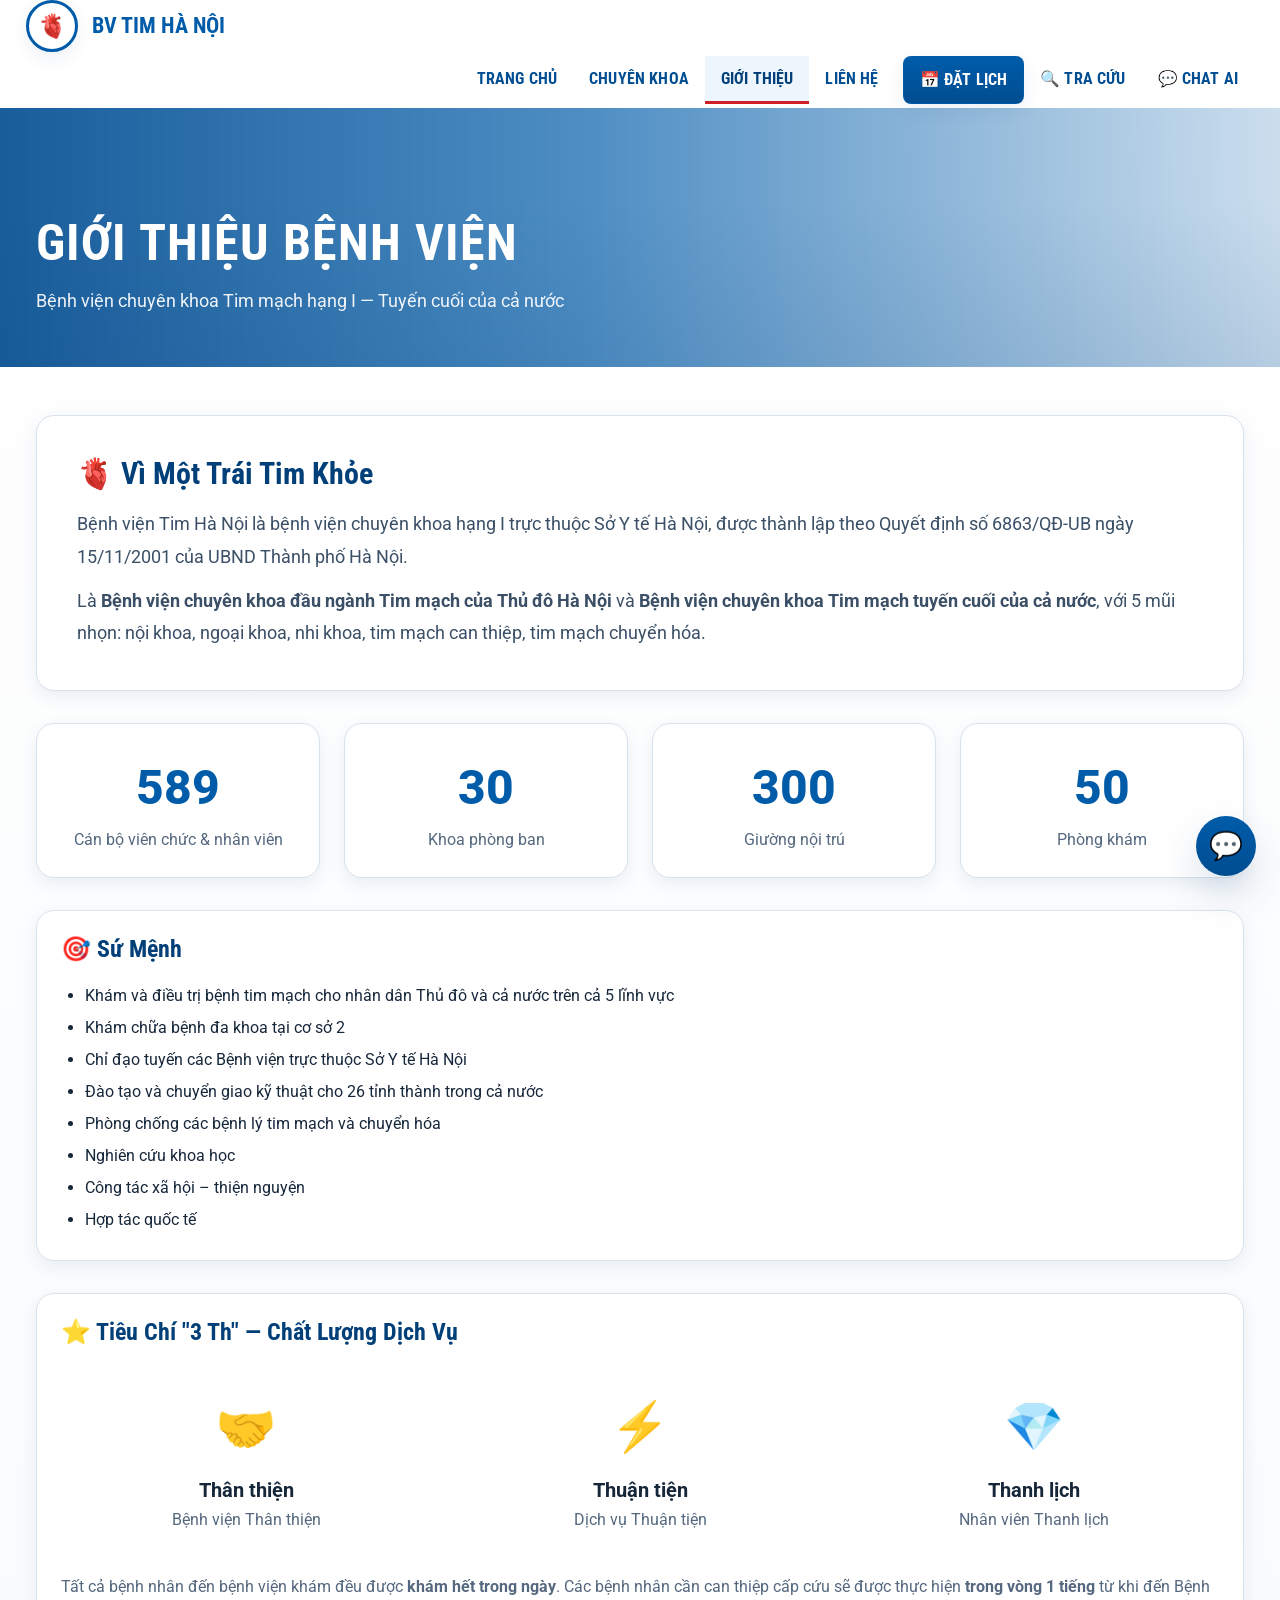
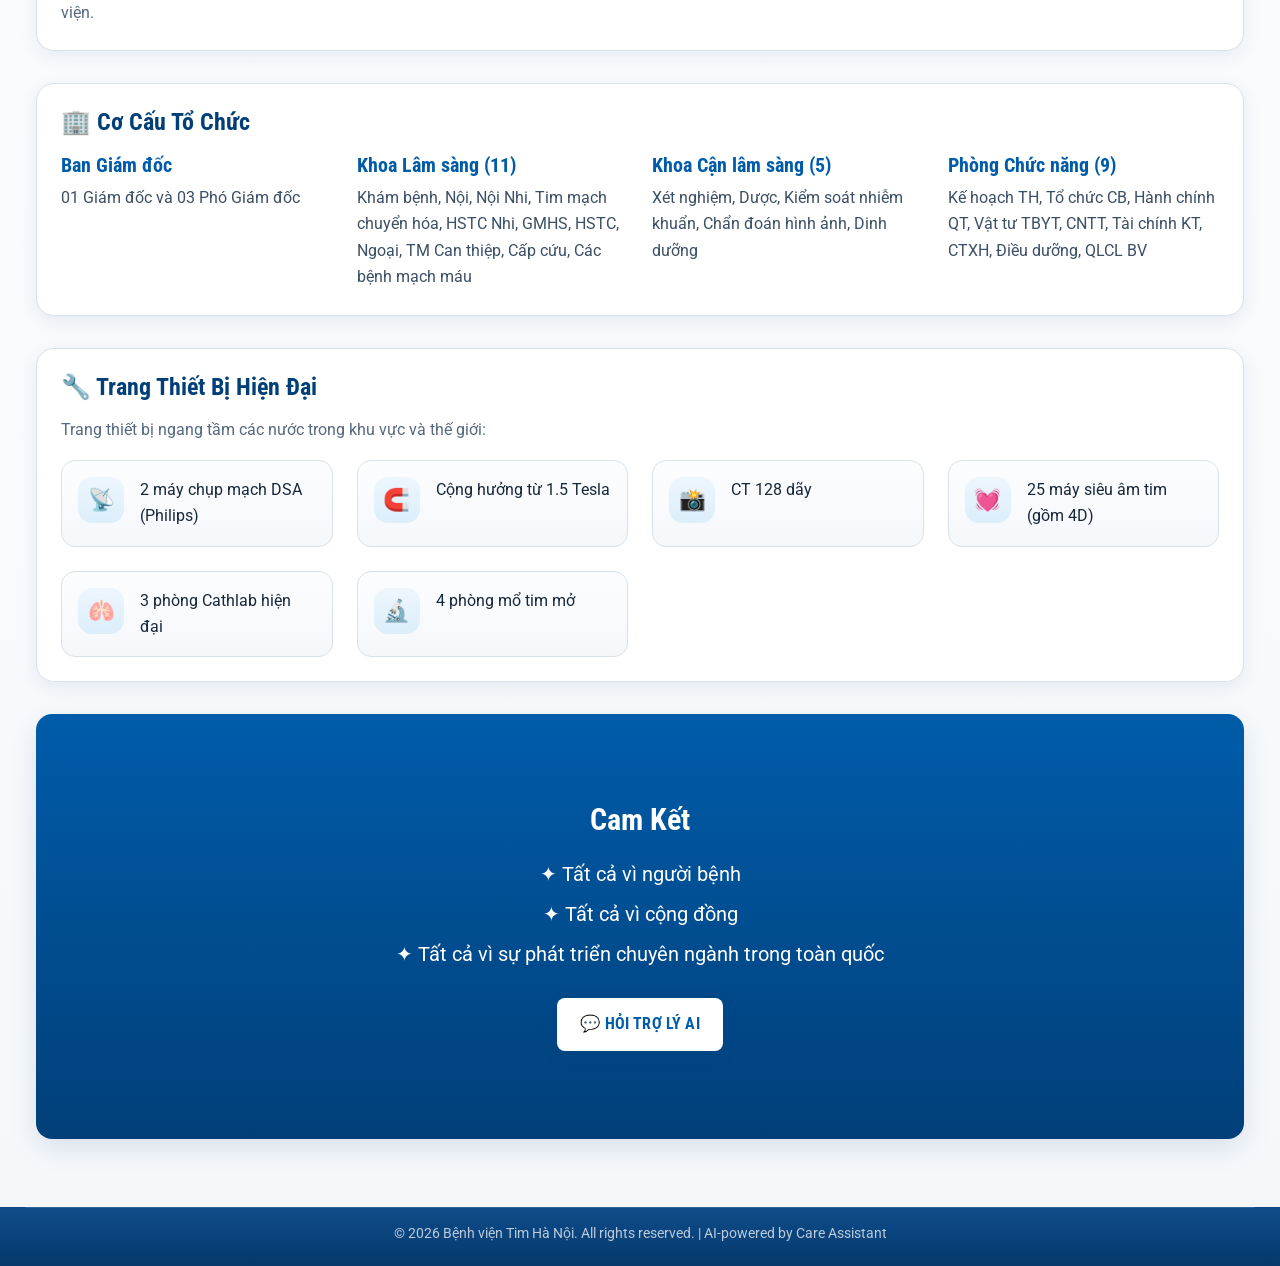
==== commit f9dc9b35: "Final Challenge" ====
--- a/frontend/about.html
+++ b/frontend/about.html
@@ -8,109 +8,25 @@
   <link rel="stylesheet" href="css/hospital-design.css">
   <link rel="icon" href="data:image/svg+xml,<svg xmlns='http://www.w3.org/2000/svg' viewBox='0 0 100 100'><text y='.9em' font-size='90'>🏥</text></svg>">
 </head>
-<body class="homepage-rebuild">
+<body>
 
   <!-- Header -->
   <header class="header" id="header">
     <div class="container">
-      <div class="top-utility" aria-label="Thông tin tiện ích">
-        <div><strong>Bệnh viện Tim Hà Nội</strong> - Thân thiện - Thuận tiện - Thanh lịch</div>
-        <div class="utility-right">
-          <a href="https://www.facebook.com/Benhvientimhanoi/" target="_blank" rel="noopener noreferrer">Facebook</a>
-          <a href="https://www.youtube.com/" target="_blank" rel="noopener noreferrer">Youtube</a>
-          <a href="about.html" class="active">Giới thiệu</a>
-          <a href="contact.html">Liên hệ</a>
-        </div>
-      </div>
-
-      <div class="brand-row">
-        <a href="index.html" class="logo" aria-label="Bệnh viện Tim Hà Nội - Trang chủ">
-          <img src="https://benhvientimhanoi.vn/assets/img/bvtim_logo.png" alt="Logo Bệnh viện Tim Hà Nội">
-          <div class="logo-copy">
-            <strong>Bệnh viện Tim Hà Nội</strong>
-            <span>Vì một trái tim khỏe</span>
-          </div>
-        </a>
-
-        <div class="contact-strip" aria-label="Thông tin liên hệ nhanh">
-          <div class="contact-chip">
-            <span class="contact-chip-icon" aria-hidden="true">📅</span>
-            <div>
-              <small>Đặt lịch hẹn</small>
-              <a href="booking.html">Khám bệnh theo yêu cầu</a>
-            </div>
-          </div>
-          <div class="contact-chip">
-            <span class="contact-chip-icon" aria-hidden="true">☎</span>
-            <div>
-              <small>Tổng đài CSKH</small>
-              <a href="tel:19001082">19001082</a>
-            </div>
-          </div>
-        </div>
-      </div>
-
-      <button class="mobile-menu-btn" type="button" aria-label="Mở menu">☰</button>
-
-      <div class="main-nav-wrap">
-        <nav class="nav" id="nav" aria-label="Điều hướng chính">
-          <div class="nav-item">
-            <a href="index.html"  aria-current="page">Trang chủ</a>
-          </div>
-
-          <div class="nav-item">
-            <a href="about.html" class="active">Giới thiệu</a>
-            <ul class="dropdown">
-              <li><a href="about.html" class="active">Giới thiệu chung</a></li>
-              <li><a href="about.html" class="active">Ban lãnh đạo</a></li>
-              <li><a href="about.html" class="active">Cơ cấu tổ chức</a></li>
-              <li><a href="about.html" class="active">Quá trình phát triển</a></li>
-            </ul>
-          </div>
-
-          <div class="nav-item">
-            <a href="departments.html">Dịch vụ</a>
-            <ul class="dropdown">
-              <li><a href="departments.html">Khoa khám bệnh tự nguyện</a></li>
-              <li><a href="departments.html">Chăm sóc mạch vành</a></li>
-              <li><a href="departments.html">Khám sức khỏe cá nhân - tổ chức</a></li>
-              <li><a href="ai-chat.html">Chăm sóc tại nhà</a></li>
-            </ul>
-          </div>
-
-          <div class="nav-item">
-            <a href="booking.html">Hướng dẫn khám bệnh</a>
-            <ul class="dropdown">
-              <li><a href="booking.html">Quy trình khám chữa bệnh</a></li>
-              <li><a href="ai-chat.html">Bảng giá dịch vụ</a></li>
-              <li><a href="booking.html">Hướng dẫn liên hệ đặt lịch khám</a></li>
-              <li><a href="departments.html">Lịch làm việc của bác sỹ</a></li>
-            </ul>
-          </div>
-
-          <div class="nav-item">
-            <a href="ai-chat.html">Phổ biến kiến thức</a>
-            <ul class="dropdown">
-              <li><a href="ai-chat.html">Thông tin y học</a></li>
-              <li><a href="ai-chat.html">Hiểu về tim mạch</a></li>
-              <li><a href="ai-chat.html">Dành cho người bệnh</a></li>
-              <li><a href="ai-chat.html">Kiến thức chuyên môn</a></li>
-            </ul>
-          </div>
-
-          <div class="nav-item">
-            <a href="contact.html">Thông báo</a>
-            <ul class="dropdown">
-              <li><a href="contact.html">Liên hệ chung</a></li>
-              <li><a href="https://benhvientimhanoi.vn/" target="_blank" rel="noopener noreferrer">Website chính thức</a></li>
-            </ul>
-          </div>
-
-          <div class="nav-item">
-            <a href="ai-chat.html">Chat AI</a>
-          </div>
-        </nav>
-      </div>
+      <a href="index.html" class="logo">
+        <div class="logo-icon">🫀</div>
+        <span>BV Tim Hà Nội</span>
+      </a>
+      <nav class="nav" id="nav">
+        <a href="index.html">Trang chủ</a>
+        <a href="departments.html">Chuyên khoa</a>
+        <a href="about.html" class="active">Giới thiệu</a>
+        <a href="contact.html">Liên hệ</a>
+        <a href="booking.html" class="nav-cta">📅 Đặt lịch</a>
+        <a href="booking-history.html">🔍 Tra cứu</a>
+        <a href="ai-chat.html">💬 Chat AI</a>
+      </nav>
+      <button class="mobile-menu-btn" aria-label="Menu">☰</button>
     </div>
   </header>
 
@@ -280,44 +196,12 @@
 
   <!-- Footer -->
   <footer class="footer">
-      <div class="container">
-        <div class="footer-top">
-          <div class="footer-brand">
-            <img src="https://benhvientimhanoi.vn/assets/img/bvtim_logo.png" alt="Logo Bệnh viện Tim Hà Nội">
-            <h4>Bệnh viện Tim Hà Nội</h4>
-            <p>Cơ sở 1: Số 92 Trần Hưng Đạo, phường Cửa Nam, Hà Nội</p>
-            <p>Cơ sở 2: Số 695 Lạc Long Quân, phường Tây Hồ, Hà Nội</p>
-          </div>
-
-          <div class="footer-column">
-            <h4>Liên hệ</h4>
-            <p>Email: <a href="mailto:cskh@timhanoi.vn">cskh@timhanoi.vn</a></p>
-            <p>Hotline: <a href="tel:19001082">19001082 (24h/7)</a></p>
-            <p><a href="contact.html">Trang liên hệ</a></p>
-          </div>
-
-          <div class="footer-column">
-            <h4>Điều hướng</h4>
-            <p><a href="index.html">Trang chủ</a></p>
-            <p><a href="about.html">Giới thiệu</a></p>
-            <p><a href="departments.html">Chuyên khoa</a></p>
-            <p><a href="booking.html">Đặt lịch khám</a></p>
-            <p><a href="ai-chat.html">Chat AI</a></p>
-          </div>
-
-          <div class="footer-column">
-            <h4>Kết nối</h4>
-            <p><a href="https://www.facebook.com/Benhvientimhanoi/" target="_blank" rel="noopener noreferrer">Facebook</a></p>
-            <p><a href="https://benhvientimhanoi.vn/" target="_blank" rel="noopener noreferrer">Website chính thức</a></p>
-            <p><a href="https://traketqua.benhvientimhanoi.vn/" target="_blank" rel="noopener noreferrer">Trả kết quả online</a></p>
-          </div>
-        </div>
-
-        <div class="footer-bottom">
-          © 2025 - Bệnh viện Tim Hà Nội
-        </div>
-      </div>
-    </footer>
+    <div class="container">
+      <div class="footer-bottom">
+        © 2026 Bệnh viện Tim Hà Nội. All rights reserved. | AI-powered by Care Assistant
+      </div>
+    </div>
+  </footer>
 
   <script src="js/app.js"></script>
   <script src="js/chat.js"></script>
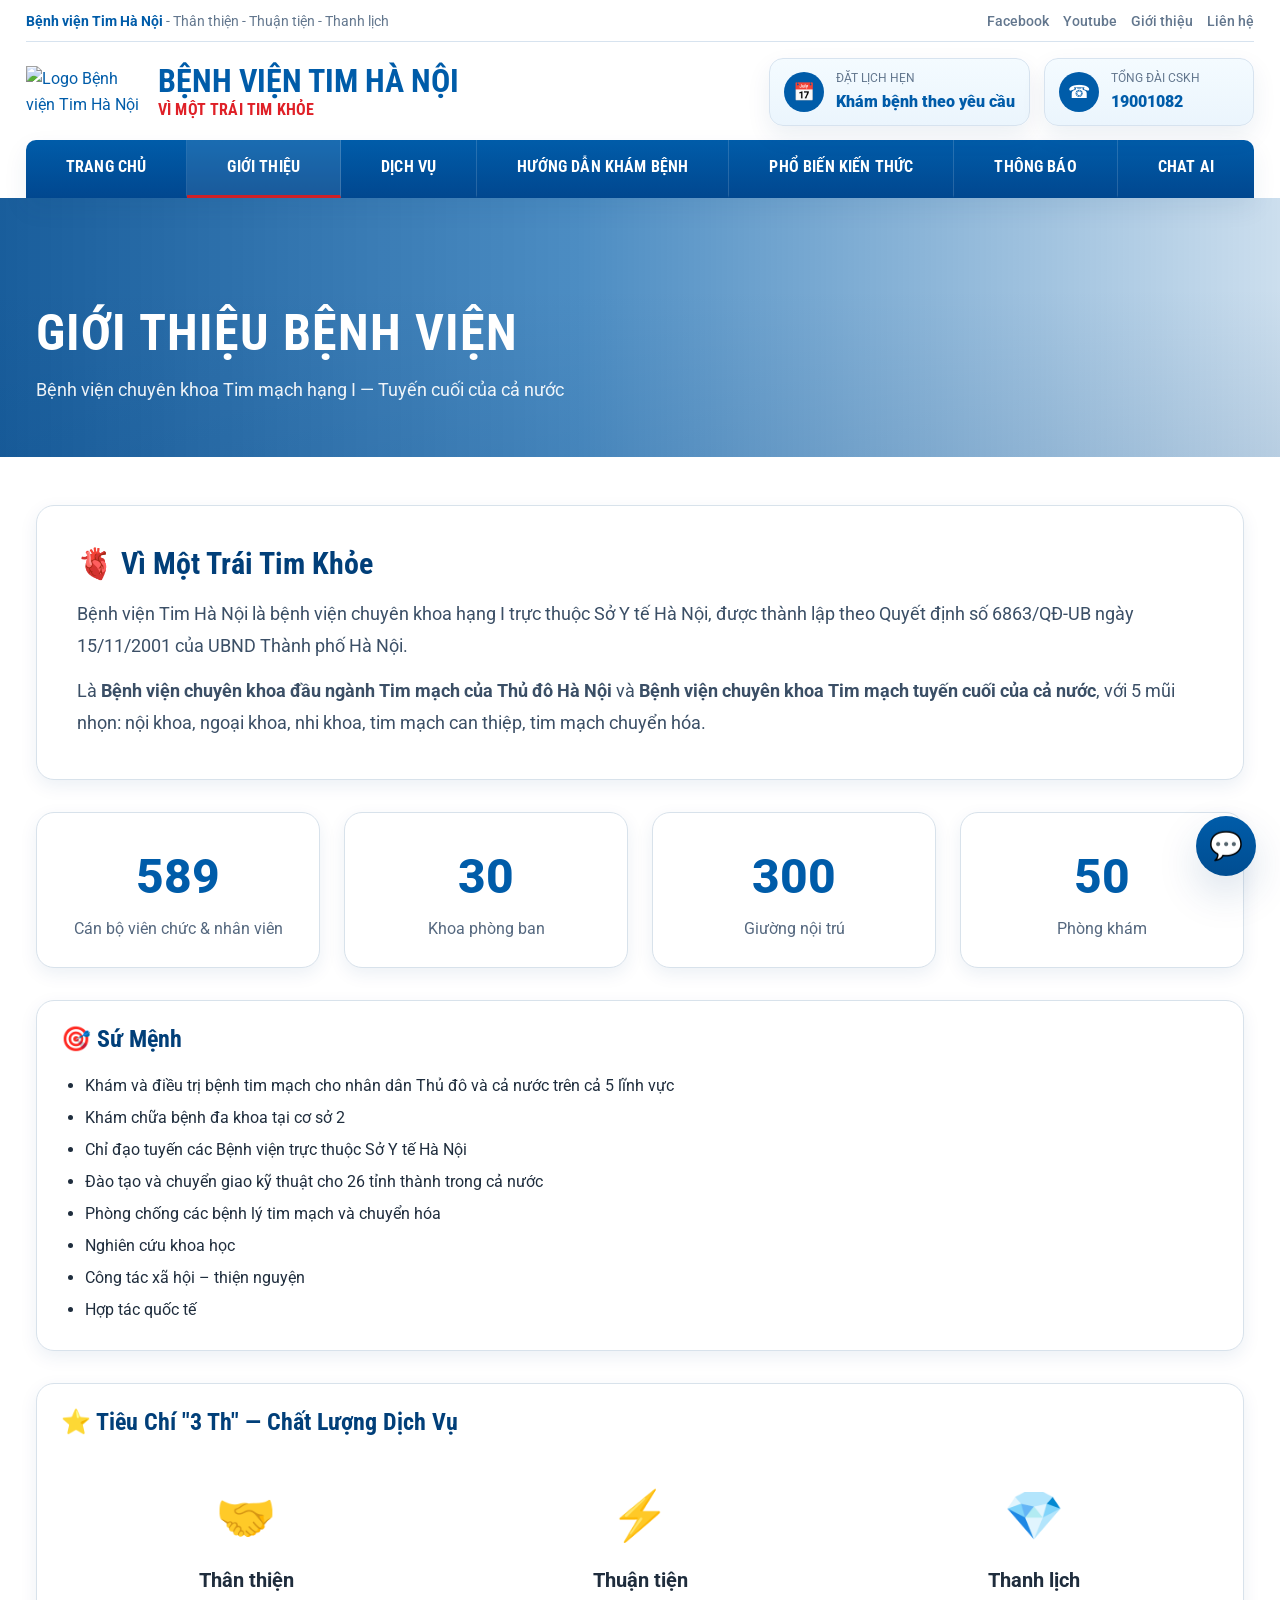
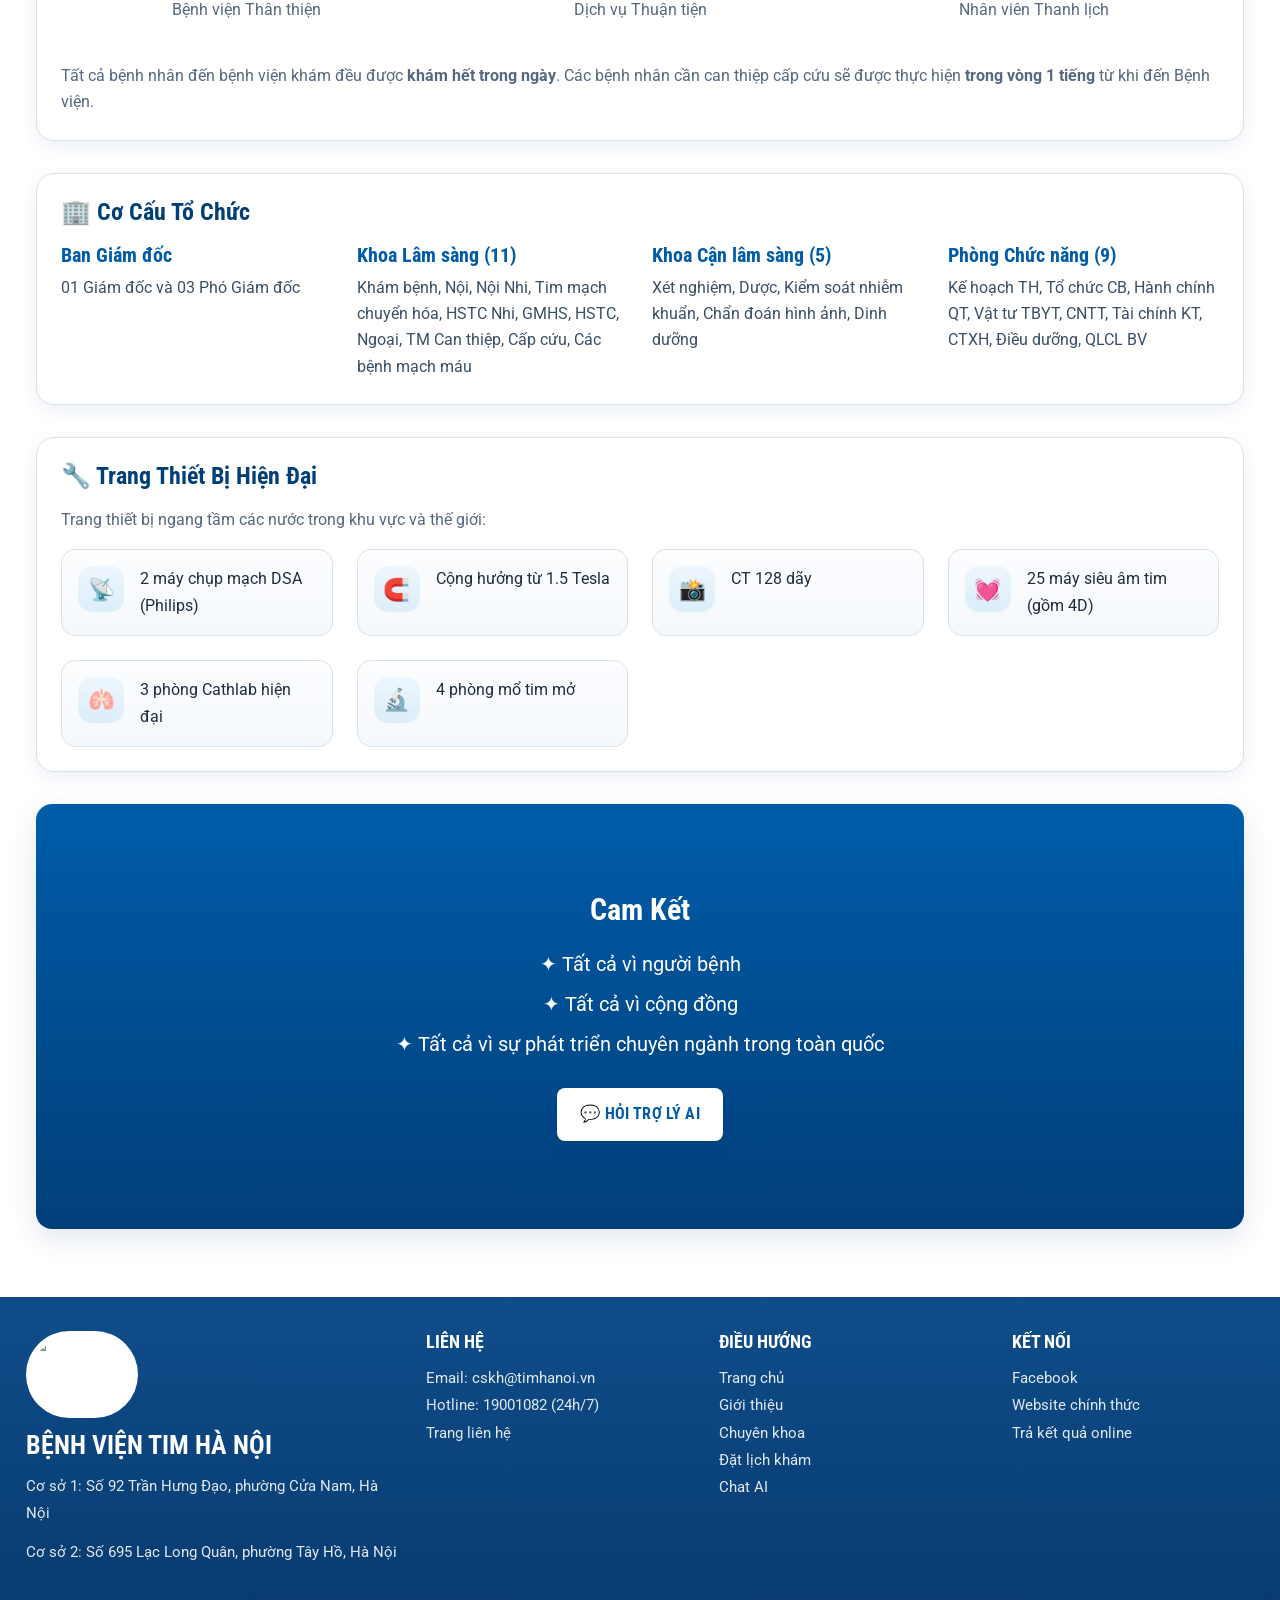
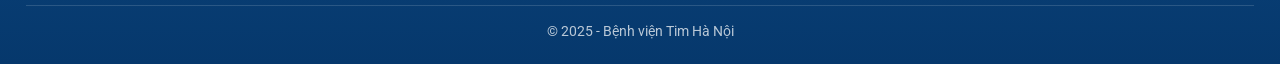
==== commit 2b072d78: "Refactor frontend UI and synchronize pages 2" ====
--- a/frontend/about.html
+++ b/frontend/about.html
@@ -8,25 +8,113 @@
   <link rel="stylesheet" href="css/hospital-design.css">
   <link rel="icon" href="data:image/svg+xml,<svg xmlns='http://www.w3.org/2000/svg' viewBox='0 0 100 100'><text y='.9em' font-size='90'>🏥</text></svg>">
 </head>
-<body>
+<body class="homepage-rebuild">
 
   <!-- Header -->
   <header class="header" id="header">
     <div class="container">
-      <a href="index.html" class="logo">
-        <div class="logo-icon">🫀</div>
-        <span>BV Tim Hà Nội</span>
-      </a>
-      <nav class="nav" id="nav">
-        <a href="index.html">Trang chủ</a>
-        <a href="departments.html">Chuyên khoa</a>
-        <a href="about.html" class="active">Giới thiệu</a>
-        <a href="contact.html">Liên hệ</a>
-        <a href="booking.html" class="nav-cta">📅 Đặt lịch</a>
-        <a href="booking-history.html">🔍 Tra cứu</a>
-        <a href="ai-chat.html">💬 Chat AI</a>
-      </nav>
-      <button class="mobile-menu-btn" aria-label="Menu">☰</button>
+      <div class="top-utility" aria-label="Thông tin tiện ích">
+        <div><strong>Bệnh viện Tim Hà Nội</strong> - Thân thiện - Thuận tiện - Thanh lịch</div>
+        <div class="utility-right">
+          <a href="https://www.facebook.com/Benhvientimhanoi/" target="_blank" rel="noopener noreferrer">Facebook</a>
+          <a href="https://www.youtube.com/" target="_blank" rel="noopener noreferrer">Youtube</a>
+          <a href="about.html" class="active">Giới thiệu</a>
+          <a href="contact.html">Liên hệ</a>
+        </div>
+      </div>
+
+      <div class="brand-row">
+        <a href="index.html" class="logo" aria-label="Bệnh viện Tim Hà Nội - Trang chủ">
+          <img src="https://benhvientimhanoi.vn/assets/img/bvtim_logo.png" alt="Logo Bệnh viện Tim Hà Nội">
+          <div class="logo-copy">
+            <strong>Bệnh viện Tim Hà Nội</strong>
+            <span>Vì một trái tim khỏe</span>
+          </div>
+        </a>
+
+        <div class="contact-strip" aria-label="Thông tin liên hệ nhanh">
+          <div class="contact-chip">
+            <span class="contact-chip-icon" aria-hidden="true">📅</span>
+            <div>
+              <small>Đặt lịch hẹn</small>
+              <a href="booking.html">Khám bệnh theo yêu cầu</a>
+            </div>
+          </div>
+          <div class="contact-chip">
+            <span class="contact-chip-icon" aria-hidden="true">☎</span>
+            <div>
+              <small>Tổng đài CSKH</small>
+              <a href="tel:19001082">19001082</a>
+            </div>
+          </div>
+        </div>
+      </div>
+
+      <button class="mobile-menu-btn" type="button" aria-label="Mở menu">☰</button>
+
+      <div class="main-nav-wrap">
+        <nav class="nav" id="nav" aria-label="Điều hướng chính">
+          <div class="nav-item">
+            <a href="index.html"  aria-current="page">Trang chủ</a>
+          </div>
+
+          <div class="nav-item">
+            <a href="about.html" class="active">Giới thiệu</a>
+            <ul class="dropdown">
+              <li><a href="about.html#overview">Giới thiệu chung</a></li>
+              <li><a href="about.html#leadership">Ban lãnh đạo</a></li>
+              <li><a href="about.html#organization">Cơ cấu tổ chức</a></li>
+              <li><a href="about.html#history">Quá trình phát triển</a></li>
+            </ul>
+          </div>
+
+          <div class="nav-item">
+            <a href="departments.html">Dịch vụ</a>
+            <ul class="dropdown">
+              <li><a href="departments.html#kham-tim-mach">Khám Tim mạch</a></li>
+              <li><a href="departments.html#phau-thuat-tim">Phẫu thuật tim</a></li>
+              <li><a href="departments.html#tim-mach-can-thiep">Tim mạch can thiệp</a></li>
+              <li><a href="departments.html#kham-suc-khoe">Khám sức khỏe</a></li>
+              <li><a href="departments.html#cham-soc-tai-nha">Chăm sóc tại nhà</a></li>
+            </ul>
+          </div>
+
+          <div class="nav-item">
+            <a href="booking.html">Hướng dẫn khám bệnh</a>
+            <ul class="dropdown">
+              <li><a href="booking.html#quy-trinh">Quy trình khám</a></li>
+              <li><a href="booking.html">Đặt lịch khám</a></li>
+              <li><a href="booking.html#lich-bac-si">Lịch làm việc bác sĩ</a></li>
+              <li><a href="booking.html#bang-gia">Bảng giá dịch vụ</a></li>
+              <li><a href="booking.html#bao-hiem">Bảo hiểm y tế</a></li>
+            </ul>
+          </div>
+
+          <div class="nav-item">
+            <a href="knowledge.html">Phổ biến kiến thức</a>
+            <ul class="dropdown">
+              <li><a href="knowledge.html#thong-tin-y-hoc">Thông tin y học</a></li>
+              <li><a href="knowledge.html#hieu-ve-tim-mach">Hiểu về Tim mạch</a></li>
+              <li><a href="knowledge.html#danh-cho-nguoi-benh">Dành cho người bệnh</a></li>
+              <li><a href="knowledge.html#kien-thuc-chuyen-mon">Kiến thức chuyên môn</a></li>
+            </ul>
+          </div>
+
+          <div class="nav-item">
+            <a href="news.html">Thông báo</a>
+            <ul class="dropdown">
+              <li><a href="news.html#tin-benh-vien">Tin bệnh viện</a></li>
+              <li><a href="news.html#tuyen-dung">Tuyển dụng</a></li>
+              <li><a href="news.html#thong-bao">Thông báo</a></li>
+              <li><a href="news.html#su-kien">Sự kiện</a></li>
+            </ul>
+          </div>
+
+          <div class="nav-item">
+            <a href="ai-chat.html">Chat AI</a>
+          </div>
+        </nav>
+      </div>
     </div>
   </header>
 
@@ -196,12 +284,44 @@
 
   <!-- Footer -->
   <footer class="footer">
-    <div class="container">
-      <div class="footer-bottom">
-        © 2026 Bệnh viện Tim Hà Nội. All rights reserved. | AI-powered by Care Assistant
-      </div>
-    </div>
-  </footer>
+      <div class="container">
+        <div class="footer-top">
+          <div class="footer-brand">
+            <img src="https://benhvientimhanoi.vn/assets/img/bvtim_logo.png" alt="Logo Bệnh viện Tim Hà Nội">
+            <h4>Bệnh viện Tim Hà Nội</h4>
+            <p>Cơ sở 1: Số 92 Trần Hưng Đạo, phường Cửa Nam, Hà Nội</p>
+            <p>Cơ sở 2: Số 695 Lạc Long Quân, phường Tây Hồ, Hà Nội</p>
+          </div>
+
+          <div class="footer-column">
+            <h4>Liên hệ</h4>
+            <p>Email: <a href="mailto:cskh@timhanoi.vn">cskh@timhanoi.vn</a></p>
+            <p>Hotline: <a href="tel:19001082">19001082 (24h/7)</a></p>
+            <p><a href="contact.html">Trang liên hệ</a></p>
+          </div>
+
+          <div class="footer-column">
+            <h4>Điều hướng</h4>
+            <p><a href="index.html">Trang chủ</a></p>
+            <p><a href="about.html">Giới thiệu</a></p>
+            <p><a href="departments.html">Chuyên khoa</a></p>
+            <p><a href="booking.html">Đặt lịch khám</a></p>
+            <p><a href="ai-chat.html">Chat AI</a></p>
+          </div>
+
+          <div class="footer-column">
+            <h4>Kết nối</h4>
+            <p><a href="https://www.facebook.com/Benhvientimhanoi/" target="_blank" rel="noopener noreferrer">Facebook</a></p>
+            <p><a href="https://benhvientimhanoi.vn/" target="_blank" rel="noopener noreferrer">Website chính thức</a></p>
+            <p><a href="https://traketqua.benhvientimhanoi.vn/" target="_blank" rel="noopener noreferrer">Trả kết quả online</a></p>
+          </div>
+        </div>
+
+        <div class="footer-bottom">
+          © 2025 - Bệnh viện Tim Hà Nội
+        </div>
+      </div>
+    </footer>
 
   <script src="js/app.js"></script>
   <script src="js/chat.js"></script>
